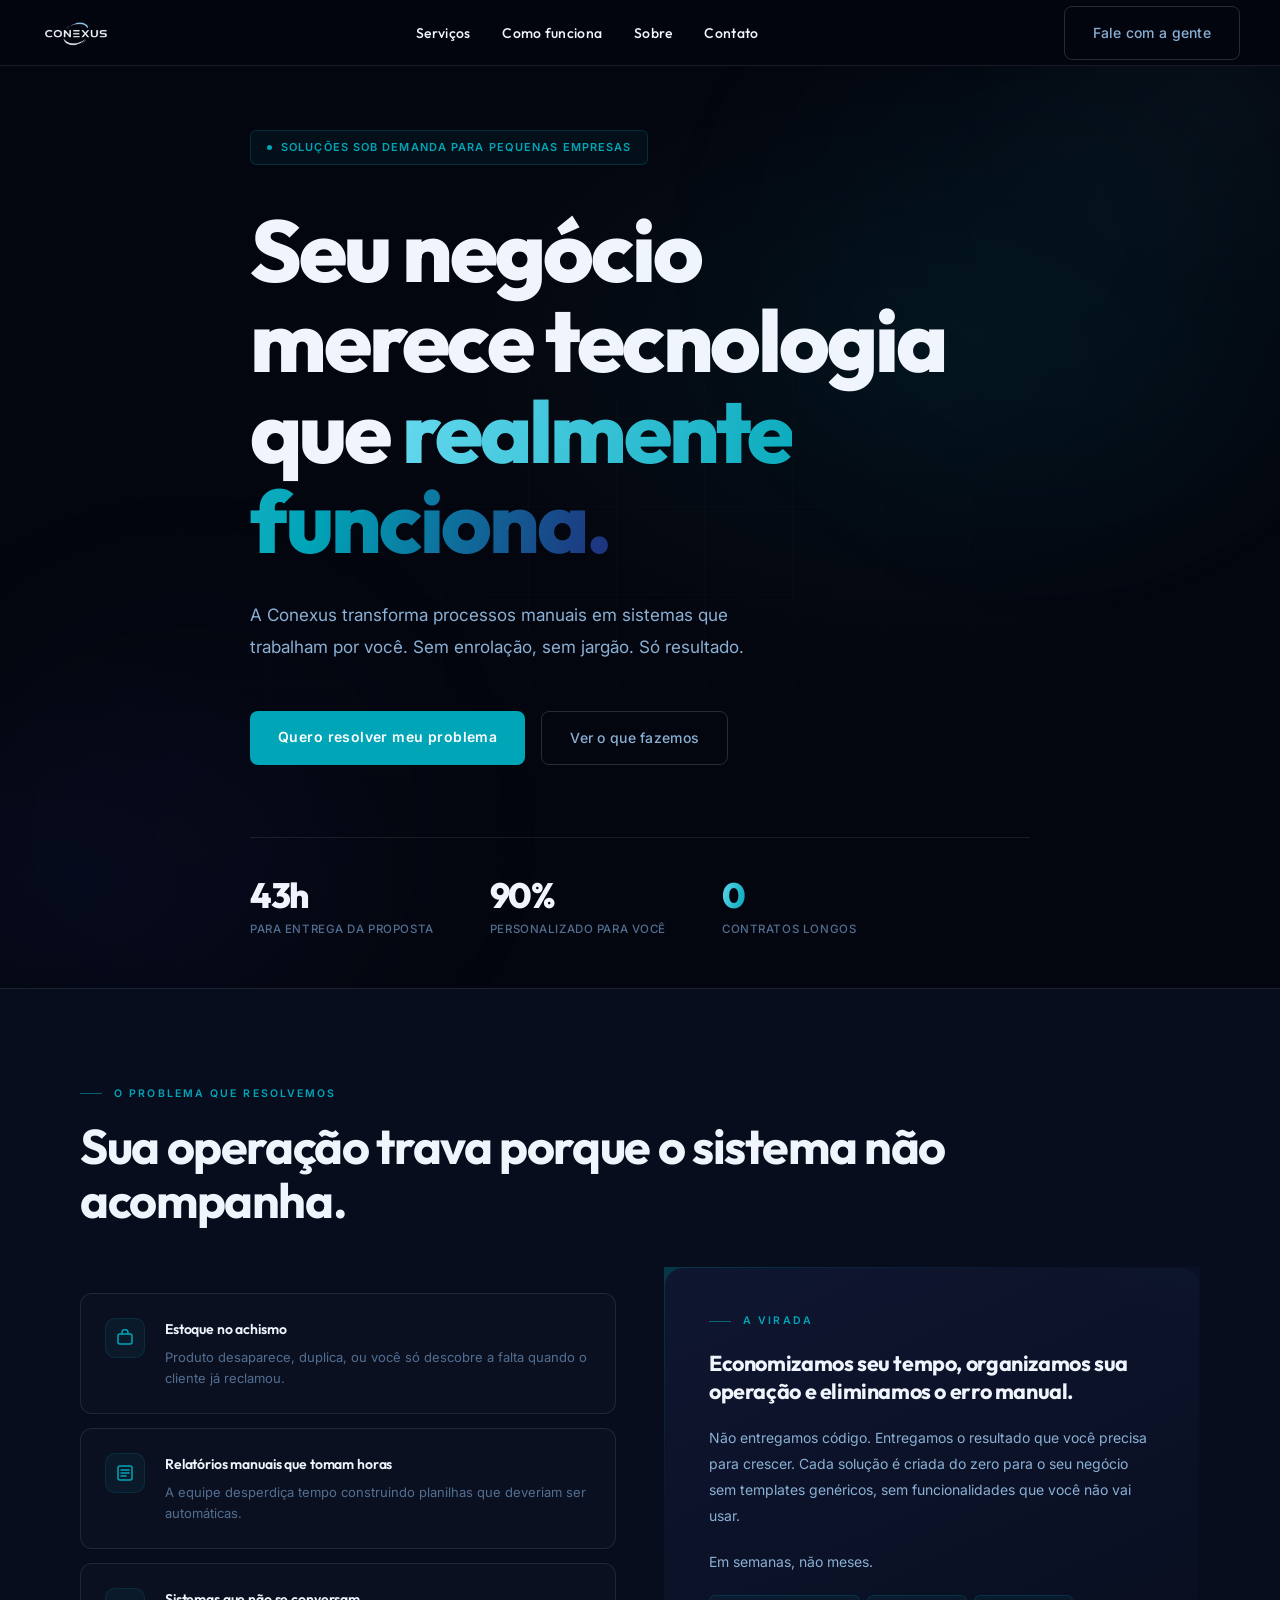
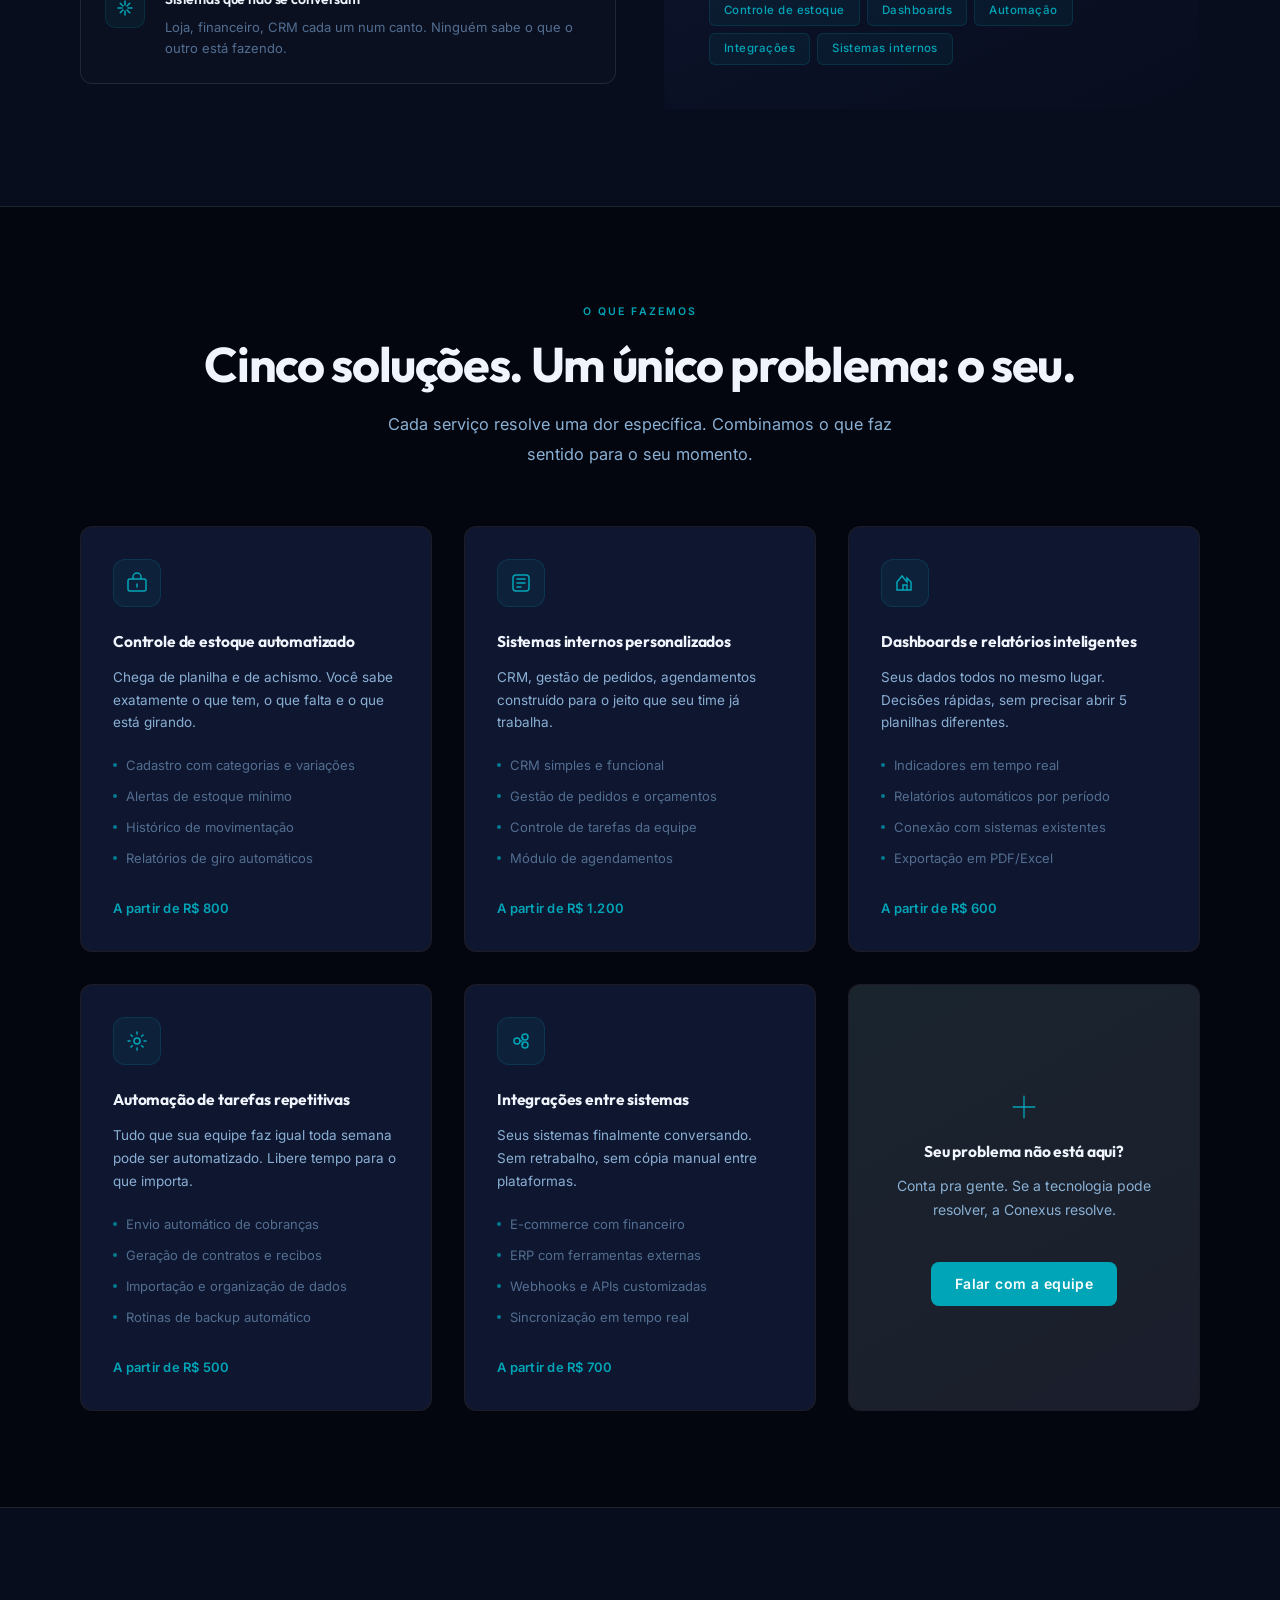
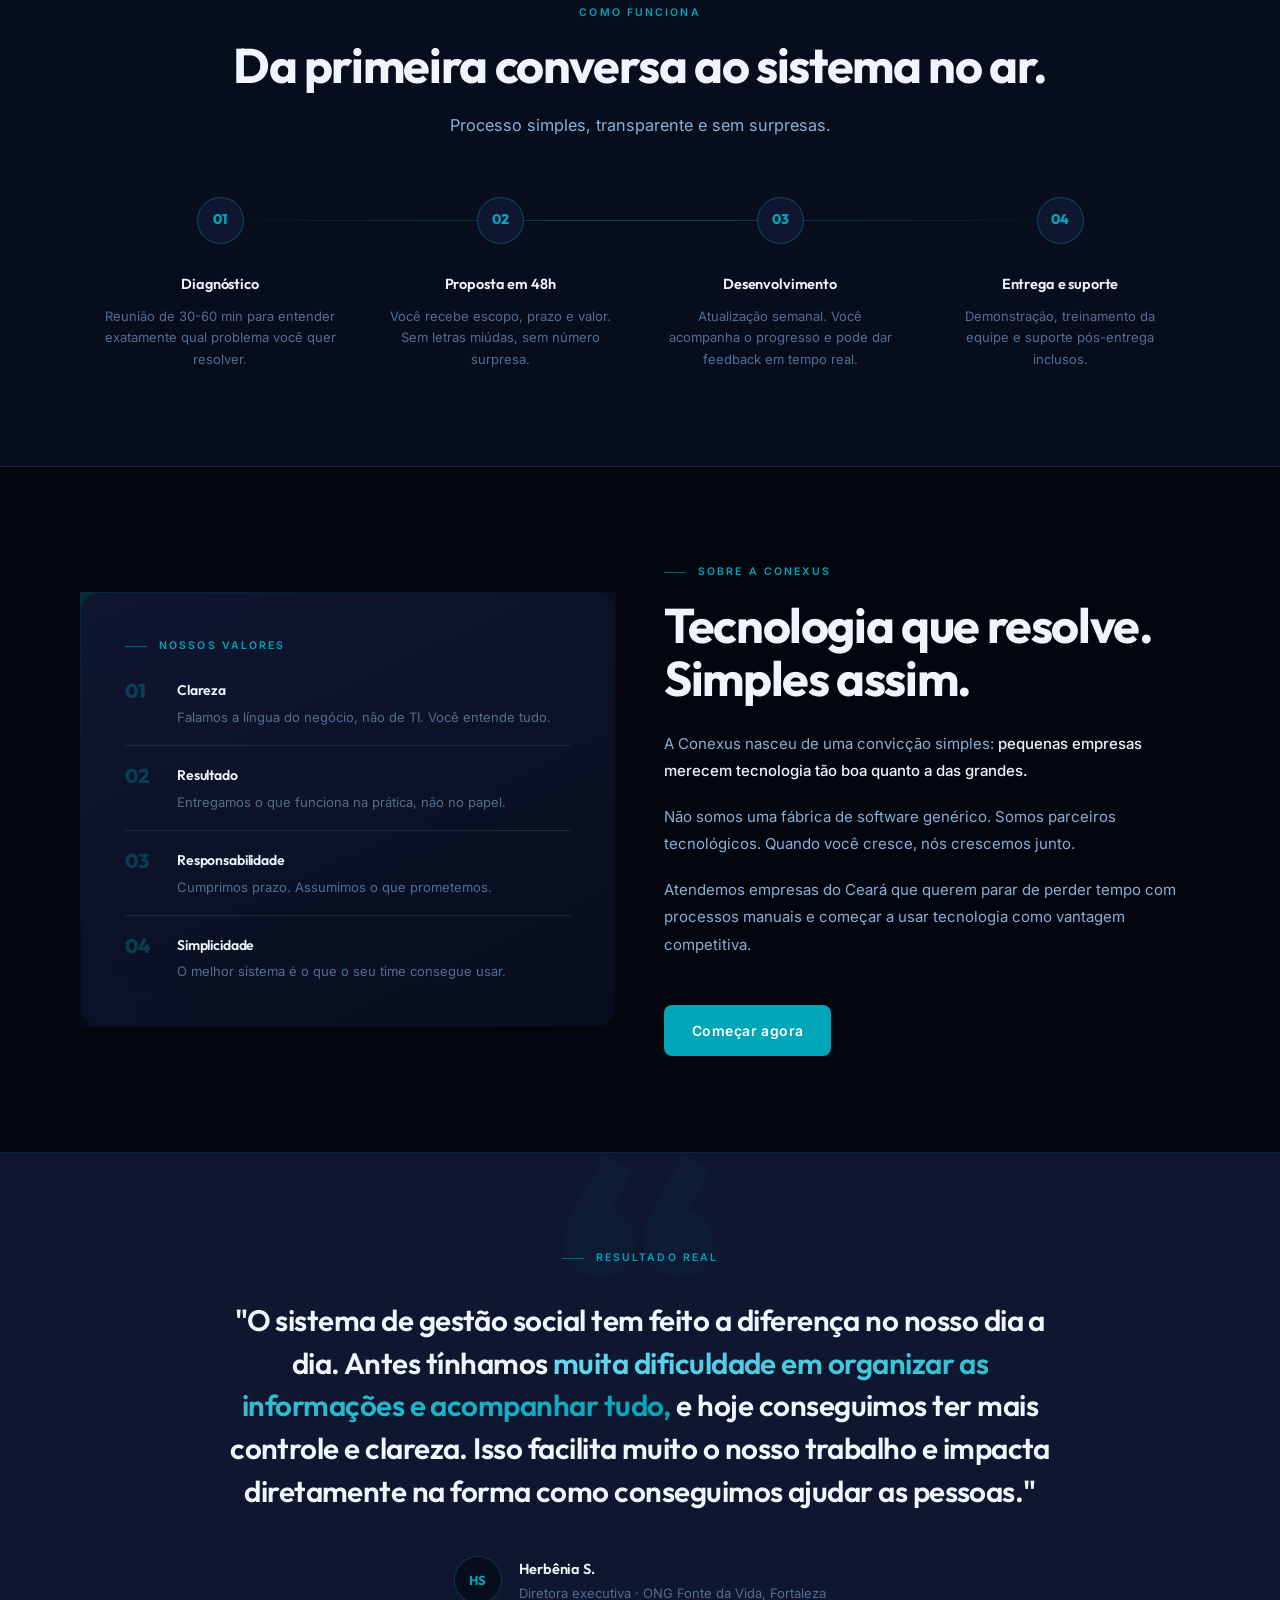
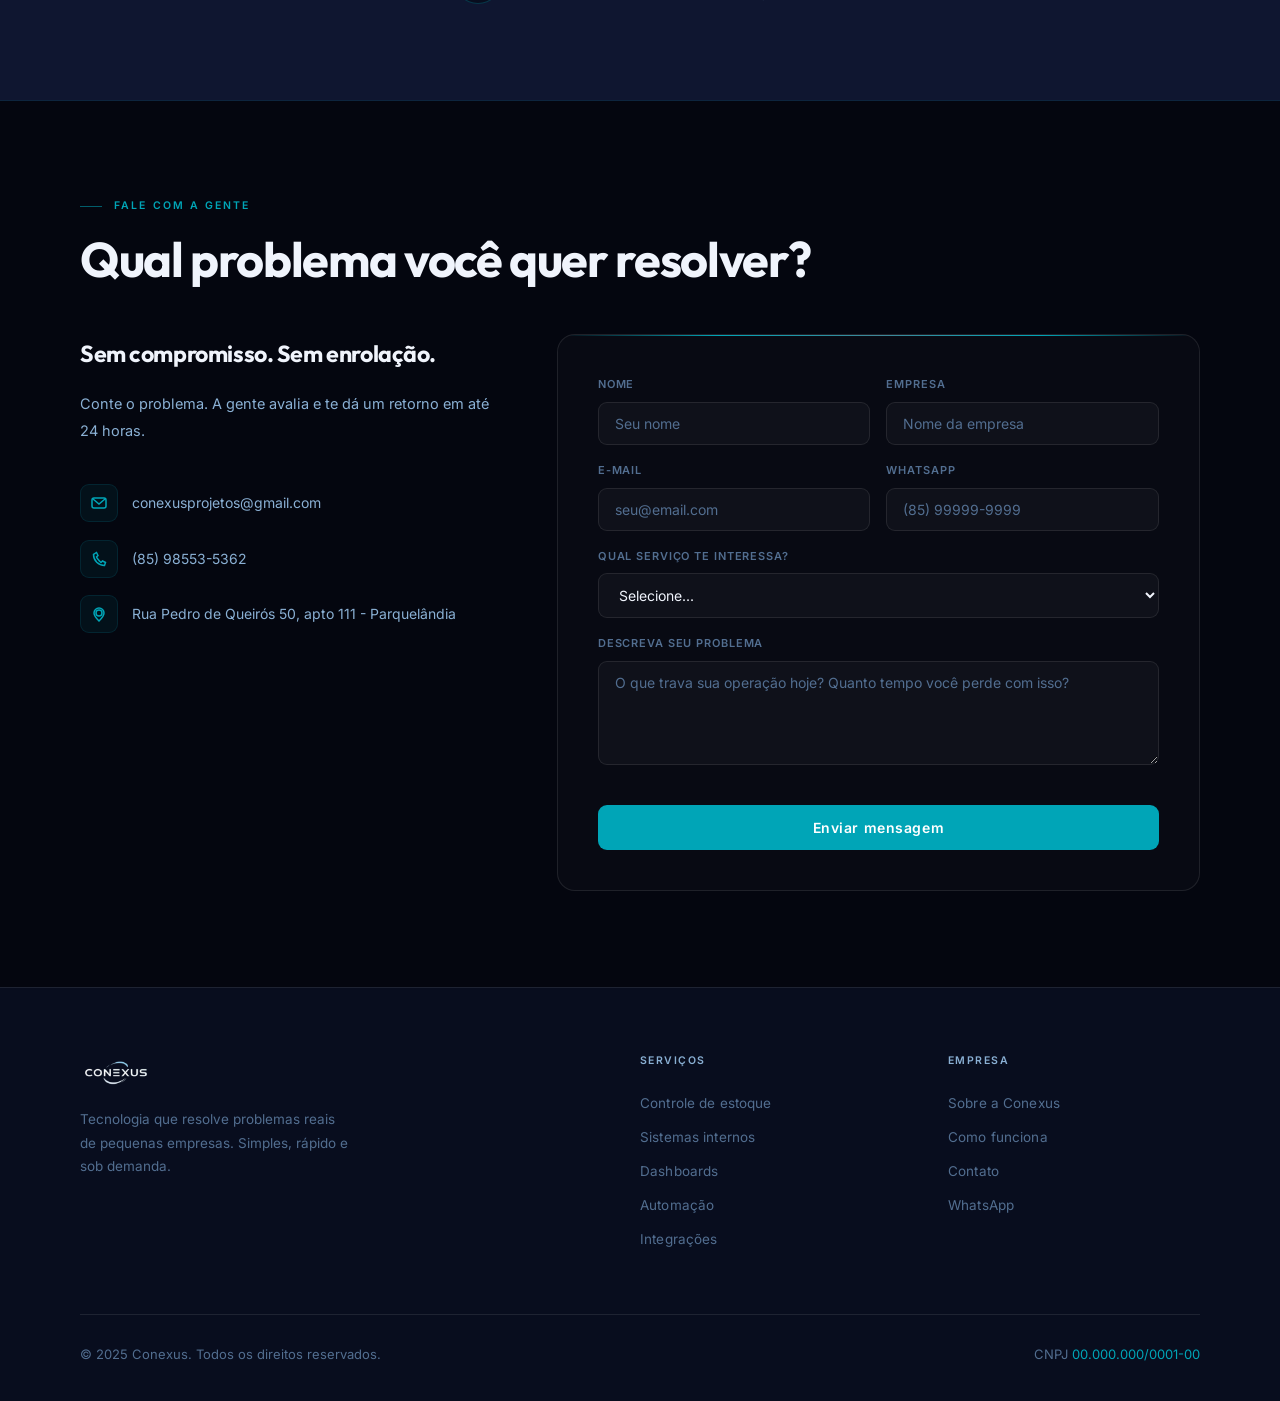
==== index.html @ c770008c "fix: renomeia para index.html" ====
<!DOCTYPE html>
<html lang="pt-BR">
<head>
<meta charset="UTF-8">
<meta name="viewport" content="width=device-width, initial-scale=1.0">
<title>Conexus Tecnologia que resolve</title>
<link rel="preconnect" href="https://fonts.googleapis.com">
<link rel="preconnect" href="https://fonts.gstatic.com" crossorigin>
<link href="https://fonts.googleapis.com/css2?family=Outfit:wght@300;400;500;600;700;800;900&family=Inter:wght@300;400;500;600&display=swap" rel="stylesheet">
<style>
*,*::before,*::after{box-sizing:border-box;margin:0;padding:0}
:root{
  --bblue:#1F307D;
  --bteal:#00A5B7;
  --bcyan:#66D9EF;
  --bg9:#04060f;
  --bg8:#080d1e;
  --bg7:#0f1630;
  --bg6:#162040;
  --tx1:#f0f4fc;
  --tx2:#8ab0d4;
  --tx3:#526e90;
  --bdr:rgba(255,255,255,.09);
  --bdr2:rgba(255,255,255,.15);
  --bdrt:rgba(0,165,183,.18);
  --bdrc:rgba(102,217,239,.2);
  --gutter:clamp(20px,5vw,40px);
  --max:1200px;
  --r:12px;--rl:18px;
  --fh:'Outfit',sans-serif;
  --fb:'Inter',sans-serif;
}
html{scroll-behavior:smooth}
body{font-family:var(--fb);background:var(--bg9);color:var(--tx1);font-size:16px;line-height:1.7;-webkit-font-smoothing:antialiased;overflow-x:hidden}
.container{max-width:var(--max);margin:0 auto;padding:0 var(--gutter)}

/* NAV */
nav{position:sticky;top:0;z-index:200;padding:0 var(--gutter)}
nav::before{content:'';position:absolute;inset:0;background:rgba(4,6,15,.92);backdrop-filter:blur(28px) saturate(200%);border-bottom:1px solid var(--bdr)}
.nav-inner{max-width:var(--max);margin:0 auto;display:flex;align-items:center;justify-content:space-between;height:66px;position:relative}
.nav-links{display:flex;gap:2rem;list-style:none;margin:0;padding:0}
.nav-links li{margin:0}
.nav-links a{font-family:var(--fh);font-size:14px;font-weight:500;color:var(--tx1);text-decoration:none;letter-spacing:.02em;transition:color .18s}
.nav-links a:hover{color:var(--bteal)}
.nav-cta{font-family:var(--fb);font-weight:500;font-size:14px;letter-spacing:.02em;background:transparent;color:var(--tx2);border:1px solid var(--bdr2);border-radius:8px;padding:14px 28px;cursor:pointer;text-decoration:none;transition:border-color .18s,color .18s,background .18s;white-space:nowrap;display:inline-block}
.nav-cta:hover{border-color:rgba(102,217,239,.28);color:var(--tx1);background:rgba(102,217,239,.04)}
.logo{font-family:var(--fh);font-weight:800;font-size:16px;letter-spacing:.14em;color:var(--tx1);text-decoration:none;display:flex;align-items:center;gap:0}
.logo-icon{width:30px;height:19px;flex-shrink:0}
.logo .hl{color:var(--bteal)}
.logo-image {
  display: block;
  height: 40px;
  width: auto;
  object-fit: contain;
}
.nav-toggle{display:none;width:42px;height:42px;border:1px solid rgba(255,255,255,.08);border-radius:12px;background:rgba(255,255,255,.04);color:var(--tx1);cursor:pointer;align-items:center;justify-content:center;transition:border-color .2s,background .2s}
.nav-toggle:hover{border-color:rgba(102,217,239,.22);background:rgba(255,255,255,.08)}
.nav-toggle span{position:relative;display:block;width:18px;height:2px;background:currentColor;border-radius:999px}
.nav-toggle span::before,.nav-toggle span::after{content:'';position:absolute;left:0;width:18px;height:2px;background:currentColor;border-radius:999px;transition:transform .2s ease}
.nav-toggle span::before{top:-6px}
.nav-toggle span::after{top:6px}
.nav-menu{position:fixed;top:0;right:0;bottom:0;left:0;background:rgba(4,6,15,.98);backdrop-filter:blur(18px);padding:6rem 1.5rem 2rem;display:none;flex-direction:column;gap:1.6rem;z-index:300;overflow-y:auto}
.nav-menu.open{display:flex}
.nav-menu a{font-family:var(--fh);font-size:1.05rem;font-weight:600;color:var(--tx1);text-decoration:none;letter-spacing:.04em;transition:color .18s}
.nav-menu a:hover{color:var(--bteal)}
.nav-menu .nav-cta{border-color:rgba(102,217,239,.25);padding:14px 18px;display:inline-flex;justify-content:center}
.nav-close{position:absolute;top:18px;right:18px;width:44px;height:44px;border:none;background:rgba(255,255,255,.06);color:var(--tx1);border-radius:12px;cursor:pointer;display:flex;align-items:center;justify-content:center;font-size:1.4rem;}
.nav-close:hover{background:rgba(255,255,255,.12)}

/* HERO */
#hero{min-height:96vh;display:flex;align-items:center;position:relative;overflow:hidden;padding:4rem 0 3rem}
.hero-mesh{position:absolute;inset:0;pointer-events:none;background:radial-gradient(ellipse 65% 55% at 72% 32%,rgba(0,165,183,.065) 0%,transparent 58%),radial-gradient(ellipse 50% 45% at 4% 88%,rgba(31,48,125,.09) 0%,transparent 55%),radial-gradient(ellipse 38% 38% at 95% 5%,rgba(102,217,239,.035) 0%,transparent 52%)}
.hero-grid{position:absolute;inset:0;pointer-events:none;background-image:linear-gradient(rgba(255,255,255,.016) 1px,transparent 1px),linear-gradient(90deg,rgba(255,255,255,.016) 1px,transparent 1px);background-size:88px 88px;mask-image:radial-gradient(ellipse 80% 80% at 50% 50%,black 10%,transparent 70%)}
.hero-orb1{position:absolute;top:-200px;right:-140px;width:700px;height:700px;border-radius:50%;background:radial-gradient(circle,rgba(0,165,183,.06) 0%,transparent 68%);filter:blur(72px);animation:orb1 12s ease-in-out infinite}
.hero-orb2{position:absolute;bottom:-160px;left:-120px;width:580px;height:580px;border-radius:50%;background:radial-gradient(circle,rgba(31,48,125,.08) 0%,transparent 68%);filter:blur(80px);animation:orb2 15s ease-in-out infinite}
@keyframes orb1{0%,100%{transform:translate(0,0)}50%{transform:translate(-22px,28px)}}
@keyframes orb2{0%,100%{transform:translate(0,0)}50%{transform:translate(20px,-22px)}}
.hero-content{position:relative;max-width:780px}
.hero-badge{display:inline-flex;align-items:center;gap:9px;background:rgba(0,165,183,.06);border:1px solid rgba(0,165,183,.2);border-radius:6px;padding:7px 16px;font-family:var(--fb);font-size:11px;font-weight:600;color:var(--bteal);letter-spacing:.1em;text-transform:uppercase;margin-bottom:2.5rem;animation:up .8s ease both}
.badge-dot{width:5px;height:5px;border-radius:50%;background:var(--bteal);animation:pulse 2.6s ease-in-out infinite}
@keyframes pulse{0%,100%{opacity:1;transform:scale(1)}50%{opacity:.3;transform:scale(.65)}}
.hero-title{font-family:var(--fh);font-size:clamp(2.9rem,6.8vw,5.5rem);font-weight:800;line-height:1.04;letter-spacing:-.035em;margin-bottom:2rem;animation:up .8s .09s ease both}
.hero-title .acc{background:linear-gradient(105deg,var(--bcyan) 0%,var(--bteal) 60%,var(--bblue) 100%);-webkit-background-clip:text;-webkit-text-fill-color:transparent;background-clip:text}
.hero-sub{font-family:var(--fb);font-size:1.07rem;font-weight:400;color:var(--tx2);max-width:500px;margin-bottom:3rem;line-height:1.88;animation:up .8s .18s ease both}
.hero-actions{display:flex;gap:1rem;flex-wrap:wrap;animation:up .8s .27s ease both}
.btn-p{font-family:var(--fb);font-weight:600;font-size:14px;letter-spacing:.03em;background:var(--bteal);color:#fff;border:none;border-radius:8px;padding:14px 28px;cursor:pointer;text-decoration:none;transition:opacity .18s,transform .18s;white-space:nowrap;display:inline-block}
.btn-p:hover{opacity:.85;transform:translateY(-1px)}
.btn-o{font-family:var(--fb);font-weight:500;font-size:14px;letter-spacing:.02em;background:transparent;color:var(--tx2);border:1px solid var(--bdr2);border-radius:8px;padding:14px 28px;cursor:pointer;text-decoration:none;transition:border-color .18s,color .18s,background .18s;white-space:nowrap;display:inline-block}
.btn-o:hover{border-color:rgba(102,217,239,.28);color:var(--tx1);background:rgba(102,217,239,.04)}
.hero-stats{display:flex;gap:3.5rem;margin-top:4.5rem;padding-top:2.5rem;border-top:1px solid var(--bdr);animation:up .8s .36s ease both}
.s-num{font-family:var(--fh);font-size:2.2rem;font-weight:800;line-height:1;letter-spacing:-.04em}
.s-num .acc{background:linear-gradient(105deg,var(--bcyan),var(--bteal));-webkit-background-clip:text;-webkit-text-fill-color:transparent;background-clip:text}
.s-lbl{font-family:var(--fb);font-size:11.5px;font-weight:500;color:var(--tx3);margin-top:7px;letter-spacing:.05em;text-transform:uppercase}

/* SECTIONS */
section{padding:6rem 0}
.s-label{font-family:var(--fb);font-size:10.5px;font-weight:600;letter-spacing:.2em;text-transform:uppercase;color:var(--bteal);margin-bottom:1.1rem;display:flex;align-items:center;gap:12px}
.s-label::before{content:'';width:22px;height:1px;background:var(--bteal);opacity:.55;flex-shrink:0}
.s-title{font-family:var(--fh);font-size:clamp(1.95rem,3.8vw,3.1rem);font-weight:700;line-height:1.1;letter-spacing:-.028em;margin-bottom:1.1rem}
.s-sub{font-family:var(--fb);font-size:1.02rem;font-weight:400;color:var(--tx2);max-width:540px;line-height:1.85}

/* PROBLEMA */
#problema{background:var(--bg8);border-top:1px solid var(--bdr);border-bottom:1px solid var(--bdr)}
.prob-grid{display:grid;grid-template-columns:1fr 1fr;gap:3rem;align-items:center;margin-top:2.5rem}
.prob-list{display:flex;flex-direction:column;gap:.875rem}
.prob-item{display:flex;gap:1.25rem;align-items:flex-start;padding:1.5rem;background:rgba(255,255,255,.016);border:1px solid var(--bdr);border-radius:var(--r);transition:border-color .22s,background .22s,transform .22s}
.prob-item:hover{border-color:rgba(0,165,183,.22);background:rgba(0,165,183,.025);transform:translateX(5px)}
.prob-ico{width:40px;height:40px;flex-shrink:0;border-radius:10px;background:rgba(0,165,183,.07);border:1px solid rgba(0,165,183,.14);display:flex;align-items:center;justify-content:center}
.prob-txt h4{font-family:var(--fh);font-size:14px;font-weight:600;letter-spacing:-.01em;margin-bottom:5px}
.prob-txt p{font-family:var(--fb);font-size:13px;color:var(--tx3);line-height:1.62}
.sol-wrap{padding:1px;border-radius:calc(var(--rl)+1px);background:linear-gradient(145deg,rgba(0,165,183,.28),rgba(31,48,125,.12),transparent 68%)}
.sol-box{background:linear-gradient(155deg,var(--bg7) 0%,var(--bg8) 100%);border-radius:var(--rl);padding:2.75rem;position:relative;overflow:hidden}
.sol-box::after{content:'';position:absolute;top:-55%;right:-28%;width:300px;height:300px;border-radius:50%;pointer-events:none;background:radial-gradient(circle,rgba(0,165,183,.045) 0%,transparent 70%)}
.sol-title{font-family:var(--fh);font-size:1.35rem;font-weight:700;line-height:1.28;letter-spacing:-.018em;margin-bottom:1.25rem}
.sol-p{font-family:var(--fb);font-size:14px;color:var(--tx2);line-height:1.85;margin-bottom:1.25rem}
.sol-tags{display:flex;flex-wrap:wrap;gap:7px}
.sol-tag{background:rgba(0,165,183,.07);color:var(--bteal);border:1px solid rgba(0,165,183,.16);border-radius:6px;padding:5px 14px;font-family:var(--fb);font-size:11.5px;font-weight:500;letter-spacing:.04em}

/* SERVIÇOS */
#servicos{position:relative}
.srv-head{text-align:center;margin-bottom:3.5rem}
.srv-head .s-label{justify-content:center}
.srv-head .s-label::before{display:none}
.srv-head .s-sub{margin:0 auto}
.srv-grid{display:grid;grid-template-columns:repeat(3,1fr);gap:2rem}
.srv-card{padding:1px;border-radius:12px;background:var(--bdr);transition:background .28s}
.srv-card:hover{background:linear-gradient(145deg,rgba(0,165,183,.28),rgba(31,48,125,.14),rgba(102,217,239,.06))}
.srv-inner{background:var(--bg7);border-radius:12px;padding:2rem;height:100%;position:relative;overflow:hidden;transition:background .28s}
.srv-card:hover .srv-inner{background:linear-gradient(155deg,rgba(0,165,183,.04) 0%,var(--bg7) 50%)}
.srv-inner::before{content:'';position:absolute;top:0;left:-100%;width:50%;height:100%;background:linear-gradient(90deg,transparent,rgba(255,255,255,.025),transparent);transition:left .55s}
.srv-card:hover .srv-inner::before{left:160%}
.srv-ico{width:48px;height:48px;border-radius:12px;margin-bottom:1.5rem;background:rgba(0,165,183,.08);border:1px solid rgba(0,165,183,.16);display:flex;align-items:center;justify-content:center;transition:border-color .22s}
.srv-card:hover .srv-ico{border-color:rgba(0,165,183,.35)}
.srv-inner h3{font-family:var(--fh);font-size:.97rem;font-weight:700;line-height:1.35;letter-spacing:-.01em;margin-bottom:.875rem}
.srv-inner p{font-family:var(--fb);font-size:13.5px;color:var(--tx2);line-height:1.7;margin-bottom:1.25rem}
.srv-feats{list-style:none;display:flex;flex-direction:column;gap:.55rem;margin-bottom:1.75rem}
.srv-feats li{font-family:var(--fb);font-size:13px;color:var(--tx3);display:flex;align-items:center;gap:9px}
.srv-feats li::before{content:'';width:4px;height:4px;border-radius:50%;flex-shrink:0;background:var(--bteal);opacity:.7}
.srv-price{font-family:var(--fb);font-size:13px;font-weight:600;color:var(--bteal);letter-spacing:.02em}
.srv-cta .srv-inner{background:linear-gradient(150deg,rgba(0,165,183,.06),rgba(31,48,125,.08));display:flex;flex-direction:column;align-items:center;justify-content:center;text-align:center;min-height:300px}

/* PROCESSO */
#processo{background:var(--bg8);border-top:1px solid var(--bdr);border-bottom:1px solid var(--bdr)}
.proc-head{text-align:center;margin-bottom:3.5rem}
.proc-head .s-label{justify-content:center}
.proc-head .s-label::before{display:none}
.proc-steps{display:grid;grid-template-columns:repeat(4,1fr);position:relative}
.proc-steps::before{content:'';position:absolute;top:23px;left:12.5%;right:12.5%;height:1px;background:linear-gradient(90deg,transparent,rgba(0,165,183,.25),rgba(0,165,183,.35),rgba(0,165,183,.25),transparent)}
.passo{display:flex;flex-direction:column;align-items:center;text-align:center;padding:0 1.5rem}
.passo-n{width:47px;height:47px;border-radius:50%;background:var(--bg7);border:1px solid rgba(0,165,183,.35);display:flex;align-items:center;justify-content:center;font-family:var(--fh);font-weight:800;font-size:14px;color:var(--bteal);margin-bottom:1.75rem;position:relative;z-index:1}
.passo h4{font-family:var(--fh);font-size:14.5px;font-weight:600;letter-spacing:-.01em;margin-bottom:.6rem}
.passo p{font-family:var(--fb);font-size:13px;color:var(--tx3);line-height:1.65}

/* SOBRE */
.sobre-grid{display:grid;grid-template-columns:1fr 1fr;gap:3rem;align-items:center}
.sobre-wrap{padding:1px;border-radius:calc(var(--rl)+1px);background:linear-gradient(148deg,rgba(0,165,183,.25),rgba(31,48,125,.1),transparent)}
.sobre-box{background:linear-gradient(155deg,var(--bg7) 0%,var(--bg8) 100%);border-radius:var(--rl);padding:2.75rem;position:relative;overflow:hidden}
.sobre-box::after{content:'';position:absolute;bottom:-45%;left:-18%;width:260px;height:260px;border-radius:50%;pointer-events:none;background:radial-gradient(circle,rgba(31,48,125,.08) 0%,transparent 70%)}
.vals{display:flex;flex-direction:column;gap:1.1rem}
.val-row{display:flex;gap:1.25rem;align-items:flex-start;padding-bottom:1.1rem;border-bottom:1px solid var(--bdr)}
.val-row:last-child{border-bottom:none;padding-bottom:0}
.val-n{font-family:var(--fh);font-size:1.25rem;font-weight:800;color:var(--bteal);opacity:.3;min-width:32px;line-height:1.15}
.val-row h4{font-family:var(--fh);font-size:14px;font-weight:600;letter-spacing:-.01em;margin-bottom:4px}
.val-row p{font-family:var(--fb);font-size:13px;color:var(--tx3);line-height:1.6}
.sobre-txt .s-title{margin-bottom:1.5rem}
.sobre-txt p{font-family:var(--fb);font-size:15px;color:var(--tx2);line-height:1.85;margin-bottom:1.1rem}
.sobre-txt strong{color:var(--tx1);font-weight:500}

/* DEPOIMENTO */
#depo{background:var(--bg7);border-top:1px solid rgba(0,165,183,.1);border-bottom:1px solid rgba(0,165,183,.1);position:relative;overflow:hidden}
#depo::before{content:'\201C';position:absolute;top:-.12em;left:50%;transform:translateX(-50%);font-family:var(--fh);font-size:20rem;font-weight:900;line-height:1;color:rgba(0,165,183,.035);pointer-events:none;user-select:none}
.depo-in{max-width:820px;margin:0 auto;text-align:center;position:relative}
.depo-q{font-family:var(--fh);font-size:clamp(1.3rem,2.5vw,1.85rem);font-weight:600;line-height:1.44;letter-spacing:-.018em;color:var(--tx1);margin-bottom:2.75rem}
.depo-q span{background:linear-gradient(105deg,var(--bcyan),var(--bteal));-webkit-background-clip:text;-webkit-text-fill-color:transparent;background-clip:text}
.depo-author{display:flex;align-items:center;justify-content:center;gap:1.1rem}
.depo-av{width:48px;height:48px;border-radius:50%;background:var(--bg8);border:1px solid rgba(0,165,183,.28);display:flex;align-items:center;justify-content:center;font-family:var(--fh);font-weight:700;font-size:13px;color:var(--bteal)}
.depo-name{font-family:var(--fh);font-weight:600;font-size:14.5px;text-align:left;letter-spacing:-.01em}
.depo-role{font-family:var(--fb);font-size:13px;color:var(--tx3);text-align:left}

/* CONTATO */
.ct-grid{display:grid;grid-template-columns:1fr 1.5fr;gap:3rem;align-items:start;margin-top:3rem}
.ct-info h3{font-family:var(--fh);font-size:1.45rem;font-weight:700;margin-bottom:1.1rem;letter-spacing:-.018em}
.ct-info p{font-family:var(--fb);font-size:14.5px;color:var(--tx2);line-height:1.82;margin-bottom:2.5rem}
.ct-item{display:flex;gap:.875rem;align-items:center;margin-bottom:1.1rem;font-family:var(--fb);font-size:14px;color:var(--tx2)}
.ct-ico{width:38px;height:38px;border-radius:9px;flex-shrink:0;background:rgba(0,165,183,.07);border:1px solid rgba(0,165,183,.14);display:flex;align-items:center;justify-content:center}
.form-box{background:rgba(255,255,255,.018);border:1px solid var(--bdr);border-radius:var(--rl);padding:2.5rem;position:relative;overflow:hidden}
.form-box::before{content:'';position:absolute;top:0;left:0;right:0;height:1px;background:linear-gradient(90deg,transparent,var(--bteal),rgba(102,217,239,.6),var(--bteal),transparent)}
.f-row{display:grid;grid-template-columns:1fr 1fr;gap:1rem;margin-bottom:1rem}
.f-grp{margin-bottom:1rem}
label{display:block;font-family:var(--fb);font-size:11px;font-weight:600;color:var(--tx3);margin-bottom:8px;letter-spacing:.08em;text-transform:uppercase}
input,select,textarea{width:100%;background:rgba(255,255,255,.032);border:1px solid var(--bdr);border-radius:9px;padding:12px 16px;font-family:var(--fb);font-size:14px;color:var(--tx1);outline:none;transition:border-color .18s,background .18s}
input:focus,select:focus,textarea:focus{border-color:rgba(0,165,183,.38);background:rgba(0,165,183,.04)}
input::placeholder,textarea::placeholder{color:var(--tx3)}
textarea{resize:vertical;min-height:104px}
select option{background:#0c1228}
.f-submit{width:100%;background:var(--bteal);color:#fff;border:none;border-radius:9px;padding:14px;font-family:var(--fb);font-weight:600;font-size:14px;letter-spacing:.04em;cursor:pointer;margin-top:1rem;transition:opacity .18s,transform .18s}
.f-submit:hover{opacity:.85;transform:translateY(-1px)}

/* FOOTER */
footer{background:var(--bg8);border-top:1px solid var(--bdr);padding:4rem 0 2.25rem}
.ft-grid{display:grid;grid-template-columns:2fr 1fr 1fr;gap:3.5rem;margin-bottom:3.25rem}
.ft-brand p{font-family:var(--fb);font-size:13.5px;color:var(--tx3);margin-top:1rem;max-width:270px;line-height:1.75}
.ft-col h4{font-family:var(--fb);font-size:10.5px;font-weight:600;color:var(--tx2);margin-bottom:1.35rem;text-transform:uppercase;letter-spacing:.14em}
.ft-col a{display:block;font-family:var(--fb);font-size:13.5px;color:var(--tx3);text-decoration:none;margin-bottom:.7rem;transition:color .18s;letter-spacing:.01em}
.ft-col a:hover{color:var(--bcyan)}
.ft-bottom{border-top:1px solid var(--bdr);padding-top:1.75rem;display:flex;justify-content:space-between;align-items:center}
.ft-bottom p{font-family:var(--fb);font-size:13px;color:var(--tx3)}
.ft-bottom span{color:var(--bteal)}

/* ANIMATIONS */
@keyframes up{from{opacity:0;transform:translateY(28px)}to{opacity:1;transform:translateY(0)}}
@keyframes slideUp{from{opacity:0;transform:translateY(48px)}to{opacity:1;transform:translateY(0)}}
@keyframes float{0%,100%{transform:translateY(0px)}50%{transform:translateY(-12px)}}
@keyframes glow{0%,100%{box-shadow:0 0 20px rgba(0,165,183,0),0 0 40px rgba(0,165,183,0)}50%{box-shadow:0 0 20px rgba(0,165,183,.3),0 0 40px rgba(0,165,183,.1)}}
@keyframes shimmer{0%{background-position:0% 50%}50%{background-position:100% 50%}100%{background-position:0% 50%}}
.reveal{opacity:0;transform:translateY(48px);transition:opacity .8s cubic-bezier(.22,1,.36,1),transform .8s cubic-bezier(.22,1,.36,1)}
.reveal.vis{opacity:1;transform:translateY(0)}
.hero-badge{animation:float 3.5s ease-in-out infinite!important}
.srv-card{transition:all .35s cubic-bezier(.22,1,.36,1)}
.srv-card:hover{transform:translateY(-6px);box-shadow:0 20px 60px rgba(0,165,183,.15)}
.prob-item{transition:all .35s cubic-bezier(.22,1,.36,1)}
.prob-item:hover{box-shadow:0 12px 40px rgba(0,165,183,.12)}
.sobre-wrap,
.sol-wrap{transition:all .4s cubic-bezier(.22,1,.36,1)}
.sobre-wrap:hover,
.sol-wrap:hover{box-shadow:0 20px 60px rgba(0,165,183,.15)}
.srv-card{perspective:1200px}
.srv-card:hover .srv-inner{transform:rotateX(2deg) rotateY(2deg)}
.srv-inner{transition:transform .4s cubic-bezier(.22,1,.36,1)}
.srv-grid .srv-card:nth-child(1){transition-delay:.00s}.srv-grid .srv-card:nth-child(2){transition-delay:.08s}.srv-grid .srv-card:nth-child(3){transition-delay:.16s}.srv-grid .srv-card:nth-child(4){transition-delay:.08s}.srv-grid .srv-card:nth-child(5){transition-delay:.16s}.srv-grid .srv-card:nth-child(6){transition-delay:.24s}
.proc-steps .passo:nth-child(1){transition-delay:.00s}.proc-steps .passo:nth-child(2){transition-delay:.11s}.proc-steps .passo:nth-child(3){transition-delay:.22s}.proc-steps .proc-steps .passo:nth-child(4){transition-delay:.33s}
.s-num{animation:none;position:relative}
.s-num.animate{animation:none}
.hero-orb1,
.hero-orb2{will-change:transform}

/* MODAL */
.modal-overlay{position:fixed;inset:0;background:rgba(4,6,15,.9);display:none;align-items:center;justify-content:center;z-index:9999;padding:1.5rem;opacity:0;transition:opacity .3s ease}
.modal-overlay.open{display:flex;opacity:1}
.modal{background:var(--bg8);border:1px solid var(--bdr);border-radius:16px;max-width:420px;width:100%;padding:2.5rem;text-align:center;position:relative;transform:scale(.95);transition:transform .3s ease}
.modal-overlay.open .modal{transform:scale(1)}
.modal-close{position:absolute;top:16px;right:16px;border:none;background:transparent;color:var(--tx3);font-size:1.4rem;cursor:pointer;line-height:1;width:32px;height:32px;border-radius:50%;display:flex;align-items:center;justify-content:center;transition:color .2s}
.modal-close:hover{color:var(--tx1)}
.modal h3{margin-bottom:1rem;font-family:var(--fh);font-size:1.4rem;font-weight:600;letter-spacing:-.02em;color:var(--tx1)}
.modal p{color:var(--tx2);line-height:1.6;margin-bottom:2rem;font-size:14px}
.modal .btn-p{min-width:100%;padding:14px 0;margin-bottom:.8rem;border-radius:10px;font-size:14px;font-weight:600}
.modal .btn-secondary{display:inline-block;color:var(--tx3);text-decoration:none;opacity:.7;background:transparent;border:none;cursor:pointer;font-family:var(--fb);font-size:13px;font-weight:500;padding:6px 12px;border-radius:6px;transition:opacity .2s}
.modal .btn-secondary:hover{opacity:1}

/* RESPONSIVE */
@media(max-width:960px){.srv-grid{grid-template-columns:1fr 1fr}.proc-steps{grid-template-columns:1fr 1fr;gap:2.5rem}.proc-steps::before{display:none}.sobre-grid,.prob-grid,.ct-grid{grid-template-columns:1fr}.ft-grid{grid-template-columns:1fr 1fr}.f-row{grid-template-columns:1fr}.srv-card:hover{transform:translateY(-3px)}}
@media(max-width:960px){.nav-links{gap:1.5rem}.nav-cta{padding:8px 16px;font-size:11px}.srv-grid{grid-template-columns:1fr 1fr}.proc-steps{grid-template-columns:1fr 1fr;gap:2.5rem}.proc-steps::before{display:none}.sobre-grid,.prob-grid,.ct-grid{grid-template-columns:1fr}.ft-grid{grid-template-columns:1fr 1fr}.f-row{grid-template-columns:1fr}.srv-card:hover{transform:translateY(-3px)}}
@media(max-width:600px){.nav-links{display:none}.nav-toggle{display:flex}.nav-inner{gap:1rem}.nav-cta{display:none}.nav-menu{padding:5.5rem 1.5rem 2rem}.nav-menu.open{display:flex}.hero-stats{flex-direction:column;gap:1.75rem}.srv-grid{grid-template-columns:1fr}.ft-grid{grid-template-columns:1fr}.srv-card:hover{transform:none}}
</style>
</head>
<body>

<nav>
  <div class="nav-inner">
        <a href="#hero" class="logo">
      <img src="assets/logo.png" alt="CONEXUS" class="logo-image">
    </a>
    <ul class="nav-links">
      <li><a href="#servicos">Serviços</a></li>
      <li><a href="#processo">Como funciona</a></li>
      <li><a href="#sobre">Sobre</a></li>
      <li><a href="#contato">Contato</a></li>
    </ul>
    <button class="nav-toggle" id="navToggle" aria-label="Abrir menu"><span></span></button>
    <a href="#contato" class="nav-cta">Fale com a gente</a>
  </div>
  <div class="nav-menu" id="navMenu" aria-hidden="true">
    <button class="nav-close" id="navClose" aria-label="Fechar menu">×</button>
    <a href="#servicos">Serviços</a>
    <a href="#processo">Como funciona</a>
    <a href="#sobre">Sobre</a>
    <a href="#contato">Contato</a>
    <a href="#contato" class="nav-cta">Fale com a gente</a>
  </div>
</nav>

<section id="hero">
  <div class="hero-mesh"></div><div class="hero-grid"></div>
  <div class="hero-orb1"></div><div class="hero-orb2"></div>
  <div class="container">
    <div class="hero-content">
      <div class="hero-badge"><span class="badge-dot"></span>Soluções sob demanda para pequenas empresas</div>
      <h1 class="hero-title">Seu negócio<br>merece tecnologia<br>que <span class="acc">realmente funciona.</span></h1>
      <p class="hero-sub">A Conexus transforma processos manuais em sistemas que trabalham por você. Sem enrolação, sem jargão. Só resultado.</p>
      <div class="hero-actions">
        <a href="#contato" class="btn-p">Quero resolver meu problema</a>
        <a href="#servicos" class="btn-o">Ver o que fazemos</a>
      </div>
      <div class="hero-stats">
        <div><div class="s-num"><span class="acc">48h</span></div><div class="s-lbl">Para entrega da proposta</div></div>
        <div><div class="s-num">100%</div><div class="s-lbl">Personalizado para você</div></div>
        <div><div class="s-num"><span class="acc">0</span></div><div class="s-lbl">Contratos longos</div></div>
      </div>
    </div>
  </div>
</section>

<section id="problema">
  <div class="container">
    <div class="s-label">O problema que resolvemos</div>
    <h2 class="s-title">Sua operação trava porque o sistema não acompanha.</h2>
    <div class="prob-grid">
      <div class="prob-list">
        <div class="prob-item reveal"><div class="prob-ico"><svg width="18" height="18" viewBox="0 0 18 18" fill="none" stroke="#00A5B7" stroke-width="1.5" stroke-linecap="round"><rect x="2" y="5" width="14" height="10" rx="2"/><path d="M6 5V3.5a3 3 0 0 1 6 0V5"/></svg></div><div class="prob-txt"><h4>Estoque no achismo</h4><p>Produto desaparece, duplica, ou você só descobre a falta quando o cliente já reclamou.</p></div></div>
        <div class="prob-item reveal"><div class="prob-ico"><svg width="18" height="18" viewBox="0 0 18 18" fill="none" stroke="#00A5B7" stroke-width="1.5" stroke-linecap="round"><rect x="2" y="2" width="14" height="14" rx="2"/><path d="M5 9h8M5 6h8M5 12h5"/></svg></div><div class="prob-txt"><h4>Relatórios manuais que tomam horas</h4><p>A equipe desperdiça tempo construindo planilhas que deveriam ser automáticas.</p></div></div>
        <div class="prob-item reveal"><div class="prob-ico"><svg width="18" height="18" viewBox="0 0 18 18" fill="none" stroke="#00A5B7" stroke-width="1.5" stroke-linecap="round"><path d="M9 2v4M9 12v4M2 9h4M12 9h4M4.22 4.22l2.83 2.83M10.95 10.95l2.83 2.83M4.22 13.78l2.83-2.83M10.95 7.05l2.83-2.83"/></svg></div><div class="prob-txt"><h4>Sistemas que não se conversam</h4><p>Loja, financeiro, CRM cada um num canto. Ninguém sabe o que o outro está fazendo.</p></div></div>
      </div>
      <div class="sol-wrap reveal"><div class="sol-box">
        <p class="s-label" style="margin-bottom:1.25rem;">A virada</p>
        <h3 class="sol-title">Economizamos seu tempo, organizamos sua operação e eliminamos o erro manual.</h3>
        <p class="sol-p">Não entregamos código. Entregamos o resultado que você precisa para crescer. Cada solução é criada do zero para o seu negócio sem templates genéricos, sem funcionalidades que você não vai usar.</p>
        <p class="sol-p">Em semanas, não meses.</p>
        <div class="sol-tags"><span class="sol-tag">Controle de estoque</span><span class="sol-tag">Dashboards</span><span class="sol-tag">Automação</span><span class="sol-tag">Integrações</span><span class="sol-tag">Sistemas internos</span></div>
      </div></div>
    </div>
  </div>
</section>

<section id="servicos">
  <div class="container">
    <div class="srv-head reveal"><div class="s-label">O que fazemos</div><h2 class="s-title">Cinco soluções. Um único problema: o seu.</h2><p class="s-sub">Cada serviço resolve uma dor específica. Combinamos o que faz sentido para o seu momento.</p></div>
    <div class="srv-grid">
      <div class="srv-card reveal"><div class="srv-inner"><div class="srv-ico"><svg width="22" height="22" viewBox="0 0 22 22" fill="none" stroke="#00A5B7" stroke-width="1.5" stroke-linecap="round"><rect x="2" y="7" width="18" height="12" rx="2"/><path d="M7 7V5a4 4 0 0 1 8 0v2"/><path d="M11 12v3"/></svg></div><h3>Controle de estoque automatizado</h3><p>Chega de planilha e de achismo. Você sabe exatamente o que tem, o que falta e o que está girando.</p><ul class="srv-feats"><li>Cadastro com categorias e variações</li><li>Alertas de estoque mínimo</li><li>Histórico de movimentação</li><li>Relatórios de giro automáticos</li></ul><div class="srv-price">A partir de R$ 800</div></div></div>
      <div class="srv-card reveal"><div class="srv-inner"><div class="srv-ico"><svg width="22" height="22" viewBox="0 0 22 22" fill="none" stroke="#00A5B7" stroke-width="1.5" stroke-linecap="round"><rect x="3" y="3" width="16" height="16" rx="3"/><path d="M7 11h8M7 7h8M7 15h4"/></svg></div><h3>Sistemas internos personalizados</h3><p>CRM, gestão de pedidos, agendamentos construído para o jeito que seu time já trabalha.</p><ul class="srv-feats"><li>CRM simples e funcional</li><li>Gestão de pedidos e orçamentos</li><li>Controle de tarefas da equipe</li><li>Módulo de agendamentos</li></ul><div class="srv-price">A partir de R$ 1.200</div></div></div>
      <div class="srv-card reveal"><div class="srv-inner"><div class="srv-ico"><svg width="22" height="22" viewBox="0 0 22 22" fill="none" stroke="#00A5B7" stroke-width="1.5" stroke-linecap="round"><path d="M3 18V10l5-6 5 6V6l4 4v8H3z"/><path d="M9 18v-5h4v5"/></svg></div><h3>Dashboards e relatórios inteligentes</h3><p>Seus dados todos no mesmo lugar. Decisões rápidas, sem precisar abrir 5 planilhas diferentes.</p><ul class="srv-feats"><li>Indicadores em tempo real</li><li>Relatórios automáticos por período</li><li>Conexão com sistemas existentes</li><li>Exportação em PDF/Excel</li></ul><div class="srv-price">A partir de R$ 600</div></div></div>
      <div class="srv-card reveal"><div class="srv-inner"><div class="srv-ico"><svg width="22" height="22" viewBox="0 0 22 22" fill="none" stroke="#00A5B7" stroke-width="1.5" stroke-linecap="round"><circle cx="11" cy="11" r="3"/><path d="M11 4V2M11 20v-2M4 11H2M20 11h-2M6.34 6.34 4.93 4.93M17.07 17.07l-1.41-1.41M6.34 15.66l-1.41 1.41M17.07 4.93l-1.41 1.41"/></svg></div><h3>Automação de tarefas repetitivas</h3><p>Tudo que sua equipe faz igual toda semana pode ser automatizado. Libere tempo para o que importa.</p><ul class="srv-feats"><li>Envio automático de cobranças</li><li>Geração de contratos e recibos</li><li>Importação e organização de dados</li><li>Rotinas de backup automático</li></ul><div class="srv-price">A partir de R$ 500</div></div></div>
      <div class="srv-card reveal"><div class="srv-inner"><div class="srv-ico"><svg width="22" height="22" viewBox="0 0 22 22" fill="none" stroke="#00A5B7" stroke-width="1.5" stroke-linecap="round"><circle cx="7" cy="11" r="3"/><circle cx="15" cy="7" r="3"/><circle cx="15" cy="15" r="3"/><path d="M10 11h2M12 7.5l1 .5M12 14.5l1-.5"/></svg></div><h3>Integrações entre sistemas</h3><p>Seus sistemas finalmente conversando. Sem retrabalho, sem cópia manual entre plataformas.</p><ul class="srv-feats"><li>E-commerce com financeiro</li><li>ERP com ferramentas externas</li><li>Webhooks e APIs customizadas</li><li>Sincronização em tempo real</li></ul><div class="srv-price">A partir de R$ 700</div></div></div>
      <div class="srv-card srv-cta reveal"><div class="srv-inner"><svg width="36" height="36" viewBox="0 0 40 40" fill="none" stroke="#00A5B7" stroke-width="1.5" stroke-linecap="round"><path d="M20 8v24M8 20h24"/></svg><h3 style="margin-top:1rem;margin-bottom:.75rem;">Seu problema não está aqui?</h3><p style="font-size:14px;color:var(--tx2)">Conta pra gente. Se a tecnologia pode resolver, a Conexus resolve.</p><a href="#contato" class="btn-p" style="margin-top:1.25rem;font-size:14px;padding:10px 24px">Falar com a equipe</a></div></div>
    </div>
  </div>
</section>

<section id="processo">
  <div class="container">
    <div class="proc-head reveal"><div class="s-label">Como funciona</div><h2 class="s-title">Da primeira conversa ao sistema no ar.</h2><p class="s-sub" style="margin:0 auto">Processo simples, transparente e sem surpresas.</p></div>
    <div class="proc-steps">
      <div class="passo reveal"><div class="passo-n">01</div><h4>Diagnóstico</h4><p>Reunião de 30-60 min para entender exatamente qual problema você quer resolver.</p></div>
      <div class="passo reveal"><div class="passo-n">02</div><h4>Proposta em 48h</h4><p>Você recebe escopo, prazo e valor. Sem letras miúdas, sem número surpresa.</p></div>
      <div class="passo reveal"><div class="passo-n">03</div><h4>Desenvolvimento</h4><p>Atualização semanal. Você acompanha o progresso e pode dar feedback em tempo real.</p></div>
      <div class="passo reveal"><div class="passo-n">04</div><h4>Entrega e suporte</h4><p>Demonstração, treinamento da equipe e suporte pós-entrega inclusos.</p></div>
    </div>
  </div>
</section>

<section id="sobre">
  <div class="container">
    <div class="sobre-grid">
      <div class="sobre-wrap reveal"><div class="sobre-box">
        <p class="s-label" style="margin-bottom:1.5rem">Nossos valores</p>
        <div class="vals">
          <div class="val-row"><div class="val-n">01</div><div><h4>Clareza</h4><p>Falamos a língua do negócio, não de TI. Você entende tudo.</p></div></div>
          <div class="val-row"><div class="val-n">02</div><div><h4>Resultado</h4><p>Entregamos o que funciona na prática, não no papel.</p></div></div>
          <div class="val-row"><div class="val-n">03</div><div><h4>Responsabilidade</h4><p>Cumprimos prazo. Assumimos o que prometemos.</p></div></div>
          <div class="val-row"><div class="val-n">04</div><div><h4>Simplicidade</h4><p>O melhor sistema é o que o seu time consegue usar.</p></div></div>
        </div>
      </div></div>
      <div class="sobre-txt reveal">
        <div class="s-label">Sobre a Conexus</div>
        <h2 class="s-title">Tecnologia que resolve. Simples assim.</h2>
        <p>A Conexus nasceu de uma convicção simples: <strong>pequenas empresas merecem tecnologia tão boa quanto a das grandes.</strong></p>
        <p>Não somos uma fábrica de software genérico. Somos parceiros tecnológicos. Quando você cresce, nós crescemos junto.</p>
        <p>Atendemos empresas do Ceará que querem parar de perder tempo com processos manuais e começar a usar tecnologia como vantagem competitiva.</p>
        <a href="#contato" class="btn-p" style="margin-top:1.75rem">Começar agora</a>
      </div>
    </div>
  </div>
</section>

<section id="depo">
  <div class="container">
    <div class="depo-in reveal">
      <p class="s-label" style="justify-content:center;margin-bottom:2rem">Resultado real</p>
      <blockquote class="depo-q">"O sistema de gestão social tem feito a diferença no nosso dia a dia. Antes tínhamos <span>muita dificuldade em organizar as informações e acompanhar tudo,</span>  e hoje conseguimos ter mais controle e clareza. Isso facilita muito o nosso trabalho e impacta diretamente na forma como conseguimos ajudar as pessoas."</blockquote>
      <div class="depo-author"><div class="depo-av">HS</div><div><div class="depo-name">Herbênia S.</div><div class="depo-role">  Diretora executiva · ONG Fonte da Vida, Fortaleza</div></div></div>
    </div>
  </div>
</section>

<section id="contato">
  <div class="container">
    <div class="s-label reveal">Fale com a gente</div>
    <h2 class="s-title reveal">Qual problema você quer resolver?</h2>
    <div class="ct-grid">
      <div class="reveal">
        <div class="ct-info"><h3>Sem compromisso. Sem enrolação.</h3><p>Conte o problema. A gente avalia e te dá um retorno em até 24 horas.</p></div>
        <div class="ct-item"><div class="ct-ico"><svg width="16" height="16" viewBox="0 0 16 16" fill="none" stroke="#00A5B7" stroke-width="1.5" stroke-linecap="round"><path d="M2 4l6 5 6-5"/><rect x="1" y="3" width="14" height="10" rx="2"/></svg></div>conexusprojetos@gmail.com</div>
        <div class="ct-item"><div class="ct-ico"><svg width="16" height="16" viewBox="0 0 16 16" fill="none" stroke="#00A5B7" stroke-width="1.5" stroke-linecap="round"><path d="M2.5 3.5c0 6.075 4.925 11 11 11l1-3-3-1.5-1.5 1.5C8.5 10 6 7.5 5.5 6L7 4.5 5.5 1.5z"/></svg></div>(85) 98553-5362</div>
        <div class="ct-item"><div class="ct-ico"><svg width="16" height="16" viewBox="0 0 16 16" fill="none" stroke="#00A5B7" stroke-width="1.5" stroke-linecap="round"><circle cx="8" cy="7" r="3"/><path d="M8 2a5 5 0 0 0-5 5c0 3 5 8 5 8s5-5 5-8a5 5 0 0 0-5-5z"/></svg></div>Rua Pedro de Queirós 50,  apto 111 - Parquelândia</div>
      </div>
      <form id="contactForm" action="https://formsubmit.co/conexusprojetos@gmail.com" method="POST" class="form-box reveal">
        <input type="hidden" name="_subject" value="Novo contato via site Conexus">
        <input type="hidden" name="_captcha" value="false">
        <div class="f-row"><div><label for="nome">Nome</label><input type="text" id="nome" name="Nome" placeholder="Seu nome" required></div><div><label for="empresa">Empresa</label><input type="text" id="empresa" name="Empresa" placeholder="Nome da empresa"></div></div>
        <div class="f-row"><div><label for="email">E-mail</label><input type="email" id="email" name="Email" placeholder="seu@email.com" required></div><div><label for="wpp">WhatsApp</label><input type="text" id="wpp" name="WhatsApp" placeholder="(85) 99999-9999"></div></div>
        <div class="f-grp"><label for="srv">Qual serviço te interessa?</label><select id="srv" name="Serviço"><option value="">Selecione...</option><option>Controle de estoque</option><option>Sistema interno personalizado</option><option>Dashboard e relatórios</option><option>Automação de tarefas</option><option>Integração entre sistemas</option><option>Não sei ainda, quero conversar</option></select></div>
        <div class="f-grp"><label for="prob">Descreva seu problema</label><textarea id="prob" name="Problema" placeholder="O que trava sua operação hoje? Quanto tempo você perde com isso?"></textarea></div>
        <button type="submit" class="f-submit">Enviar mensagem</button>
      </form>
    </div>
  </div>
</section>

<footer>
  <div class="container">
    <div class="ft-grid">
      <div class="ft-brand">
        <a href="#hero" class="logo" style="text-decoration:none">
        <img src="assets/logo.png" alt="CONEXUS" class="logo-image">
      </a>
        <p>Tecnologia que resolve problemas reais de pequenas empresas. Simples, rápido e sob demanda.</p>
      </div>
      <div class="ft-col"><h4>Serviços</h4><a href="#servicos">Controle de estoque</a><a href="#servicos">Sistemas internos</a><a href="#servicos">Dashboards</a><a href="#servicos">Automação</a><a href="#servicos">Integrações</a></div>
      <div class="ft-col"><h4>Empresa</h4><a href="#sobre">Sobre a Conexus</a><a href="#processo">Como funciona</a><a href="#contato">Contato</a><a href="#contato">WhatsApp</a></div>
    </div>
    <div class="ft-bottom"><p>© 2025 Conexus. Todos os direitos reservados.</p><p>CNPJ <span>00.000.000/0001-00</span></p></div>
  </div>
</footer>

<div class="modal-overlay" id="whatsappModal" aria-hidden="true">
  <div class="modal" role="dialog" aria-modal="true" aria-labelledby="modalTitle">
    <button type="button" class="modal-close" id="modalClose" aria-label="Fechar">×</button>
    <h3 id="modalTitle">Mensagem enviada!</h3>
    <p>Recebemos seu contato e vamos responder em até 24 horas. Para agilizar, continue a conversa pelo WhatsApp.</p>
    <a href="https://wa.me/5585985535362?text=Olá!%20Acabei%20de%20enviar%20o%20formulário%20pelo%20site.%20Quero%20continuar%20pelo%20WhatsApp." target="_blank" rel="noopener" class="btn-p">Continuar no WhatsApp</a>
    <button type="button" class="btn-secondary" id="modalCancel">Voltar ao site</button>
  </div>
</div>

<script>
// Intersection Observer para reveal animations
const io = new IntersectionObserver(entries => {
  entries.forEach(e => { 
    if(e.isIntersecting){ 
      e.target.classList.add('vis');
      if(e.target.classList.contains('s-num')) animateCounter(e.target);
      io.unobserve(e.target); 
    } 
  });
}, { threshold: 0.1, rootMargin: '0px 0px -48px 0px' });

document.querySelectorAll('.reveal').forEach(el => io.observe(el));
document.querySelectorAll('.s-num').forEach(el => io.observe(el));

// Counter Animation
function animateCounter(el) {
  const text = el.innerText.trim();
  const isPercent = text.includes('%');
  const isTime = text.includes('h');
  let num = parseInt(text) || 0;
  
  if(num === 0) return;
  
  const start = 0, duration = 2000, steps = 60;
  let current = 0;
  const increment = num / steps;
  
  const timer = setInterval(() => {
    current += increment;
    if(current >= num) {
      current = num;
      clearInterval(timer);
    }
    el.innerText = Math.floor(current) + (isPercent ? '%' : isTime ? 'h' : '');
  }, duration / steps);
}

// Parallax effect nos orbes
window.addEventListener('scroll', () => {
  const scrollY = window.scrollY;
  const orb1 = document.querySelector('.hero-orb1');
  const orb2 = document.querySelector('.hero-orb2');
  
  if(orb1) orb1.style.transform = `translate(-22px, calc(28px + ${scrollY * 0.15}px))`;
  if(orb2) orb2.style.transform = `translate(20px, calc(-22px - ${scrollY * 0.1}px))`;
});

// 3D Tilt effect nos cards ao mouse
const cards = document.querySelectorAll('.srv-card, .prob-item, .sobre-wrap, .sol-wrap');
cards.forEach(card => {
  card.addEventListener('mousemove', (e) => {
    const rect = card.getBoundingClientRect();
    const x = e.clientX - rect.left;
    const y = e.clientY - rect.top;
    const rotateX = (y - rect.height / 2) * 0.02;
    const rotateY = (x - rect.width / 2) * 0.02;
    
    card.style.transform = `perspective(1200px) rotateX(${rotateX}deg) rotateY(${rotateY}deg)`;
  });
  
  card.addEventListener('mouseleave', () => {
    card.style.transform = 'perspective(1200px) rotateX(0) rotateY(0)';
  });
});

const navToggle = document.getElementById('navToggle');
const navMenu = document.getElementById('navMenu');
const navClose = document.getElementById('navClose');

function openNav() {
  navMenu?.classList.add('open');
  navMenu?.setAttribute('aria-hidden', 'false');
  document.body.style.overflow = 'hidden';
}

function closeNav() {
  navMenu?.classList.remove('open');
  navMenu?.setAttribute('aria-hidden', 'true');
  document.body.style.overflow = '';
}

navToggle?.addEventListener('click', openNav);
navClose?.addEventListener('click', closeNav);
navMenu?.addEventListener('click', (event) => {
  if (event.target === navMenu) closeNav();
});

const navMenuLinks = navMenu?.querySelectorAll('a');
navMenuLinks?.forEach(link => {
  link.addEventListener('click', closeNav);
});

const contactForm = document.getElementById('contactForm');
const whatsappModal = document.getElementById('whatsappModal');
const modalClose = document.getElementById('modalClose');
const modalCancel = document.getElementById('modalCancel');
const whatsappLink = 'https://wa.me/5585985535362?text=' + encodeURIComponent('Olá! Acabei de enviar o formulário pelo site. Quero continuar pelo WhatsApp.');

function openWhatsAppModal() {
  if (!whatsappModal) return;
  whatsappModal.classList.add('open');
  whatsappModal.setAttribute('aria-hidden', 'false');
}

function closeWhatsAppModal() {
  if (!whatsappModal) return;
  whatsappModal.classList.remove('open');
  whatsappModal.setAttribute('aria-hidden', 'true');
}

modalClose?.addEventListener('click', closeWhatsAppModal);
modalCancel?.addEventListener('click', closeWhatsAppModal);
whatsappModal?.addEventListener('click', (event) => {
  if (event.target === whatsappModal) closeWhatsAppModal();
});

if (contactForm) {
  contactForm.addEventListener('submit', async (event) => {
    event.preventDefault();
    const submitButton = contactForm.querySelector('button[type="submit"]');
    if (!submitButton) return;

    const originalText = submitButton.textContent;
    submitButton.disabled = true;
    submitButton.textContent = 'Enviando...';

    const formData = new FormData(contactForm);
    const actionUrl = contactForm.action.replace('https://formsubmit.co/', 'https://formsubmit.co/ajax/');

    try {
      const response = await fetch(actionUrl, {
        method: 'POST',
        headers: { 'Accept': 'application/json' },
        body: formData
      });

      if (!response.ok) throw new Error('Falha no envio');
      submitButton.textContent = 'Enviado!';
      contactForm.reset();
      openWhatsAppModal();
    } catch (error) {
      submitButton.textContent = 'Erro, tente novamente';
      setTimeout(() => {
        submitButton.textContent = originalText;
      }, 3000);
    } finally {
      submitButton.disabled = false;
    }
  });
}
</script>
</body>
</html>
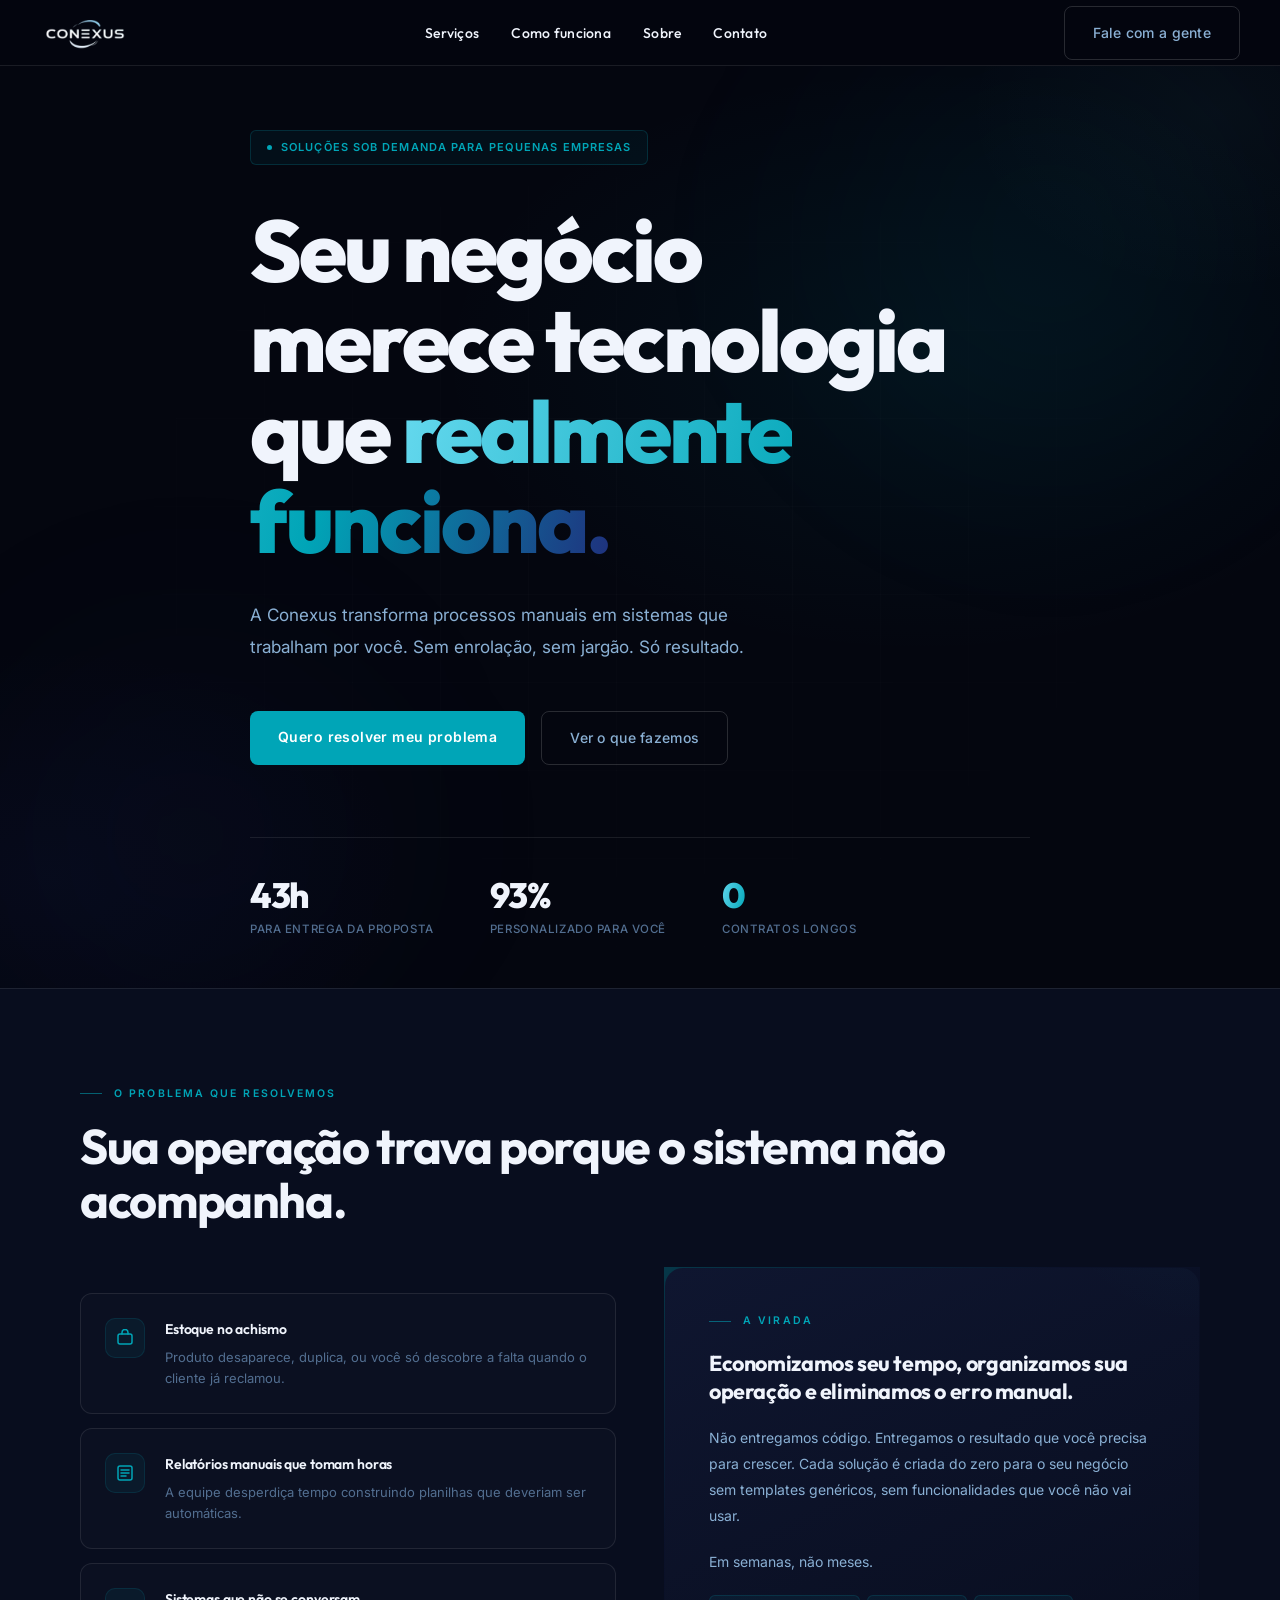
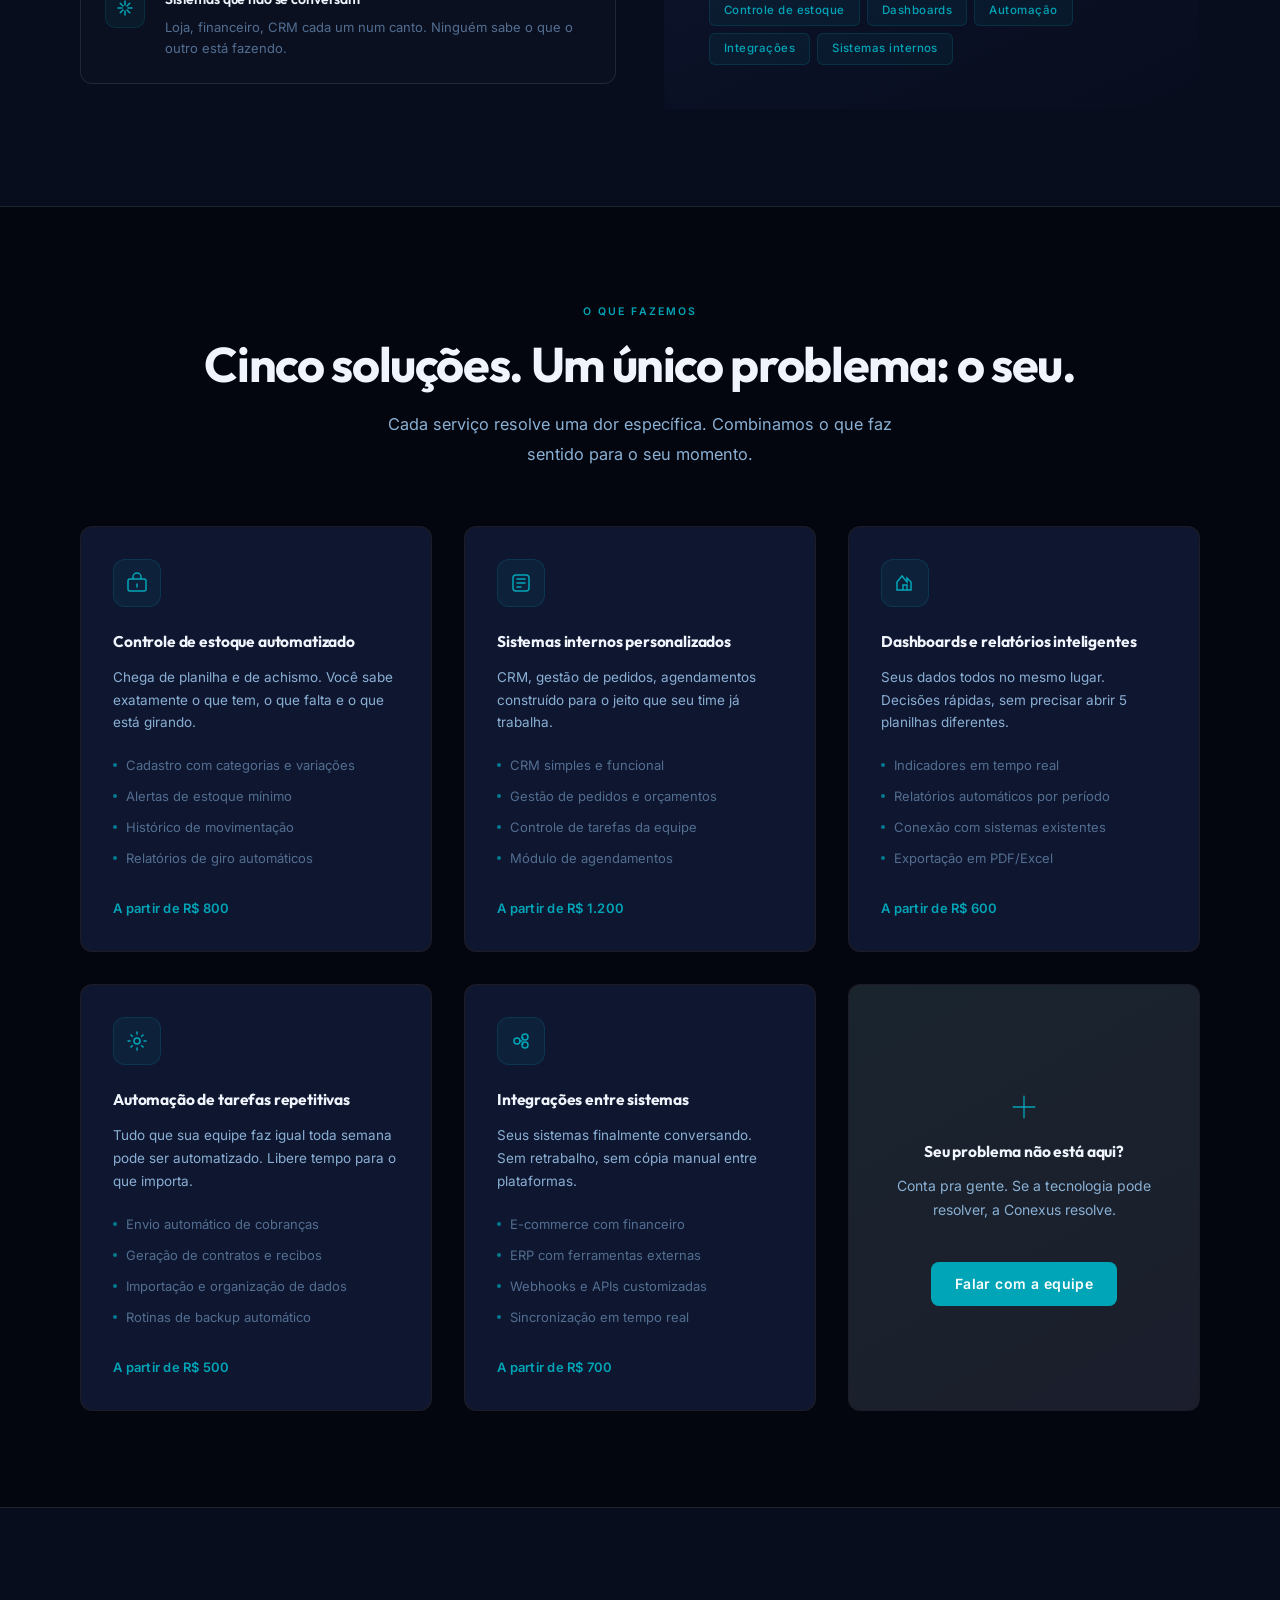
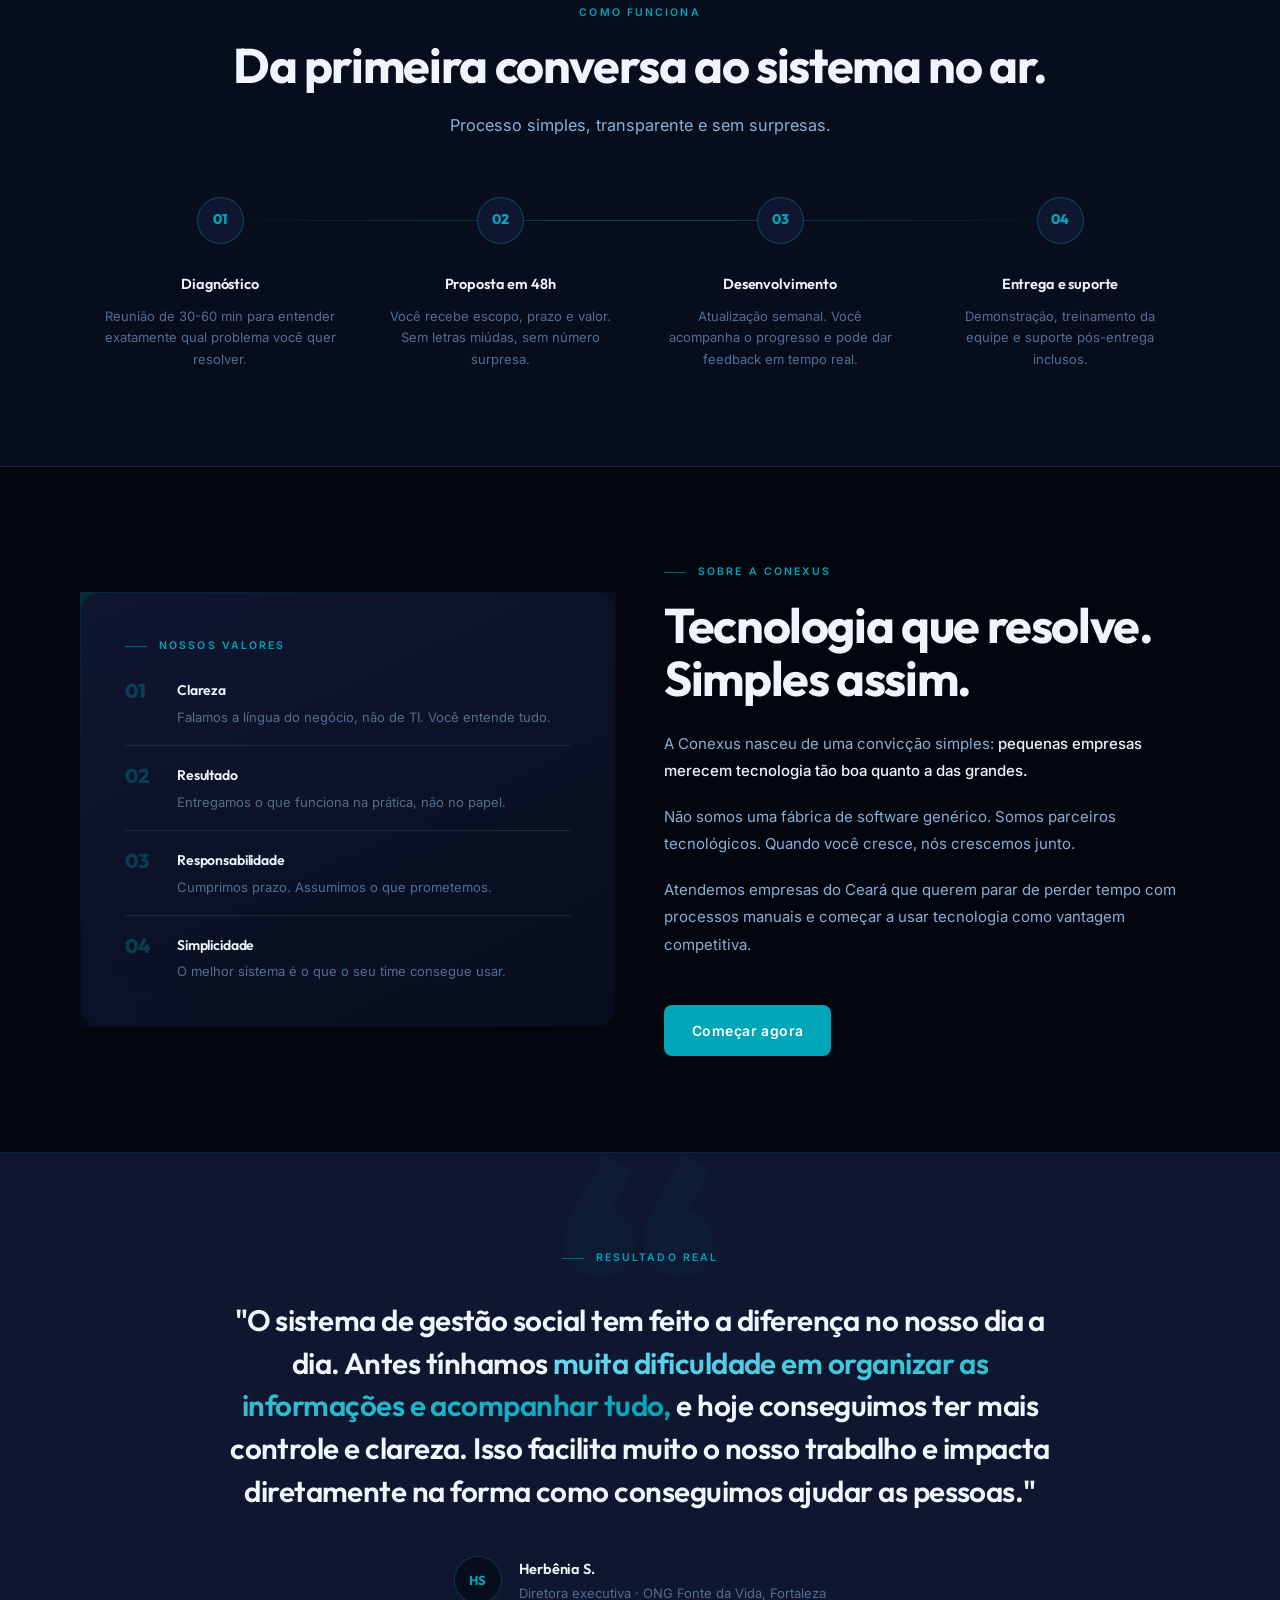
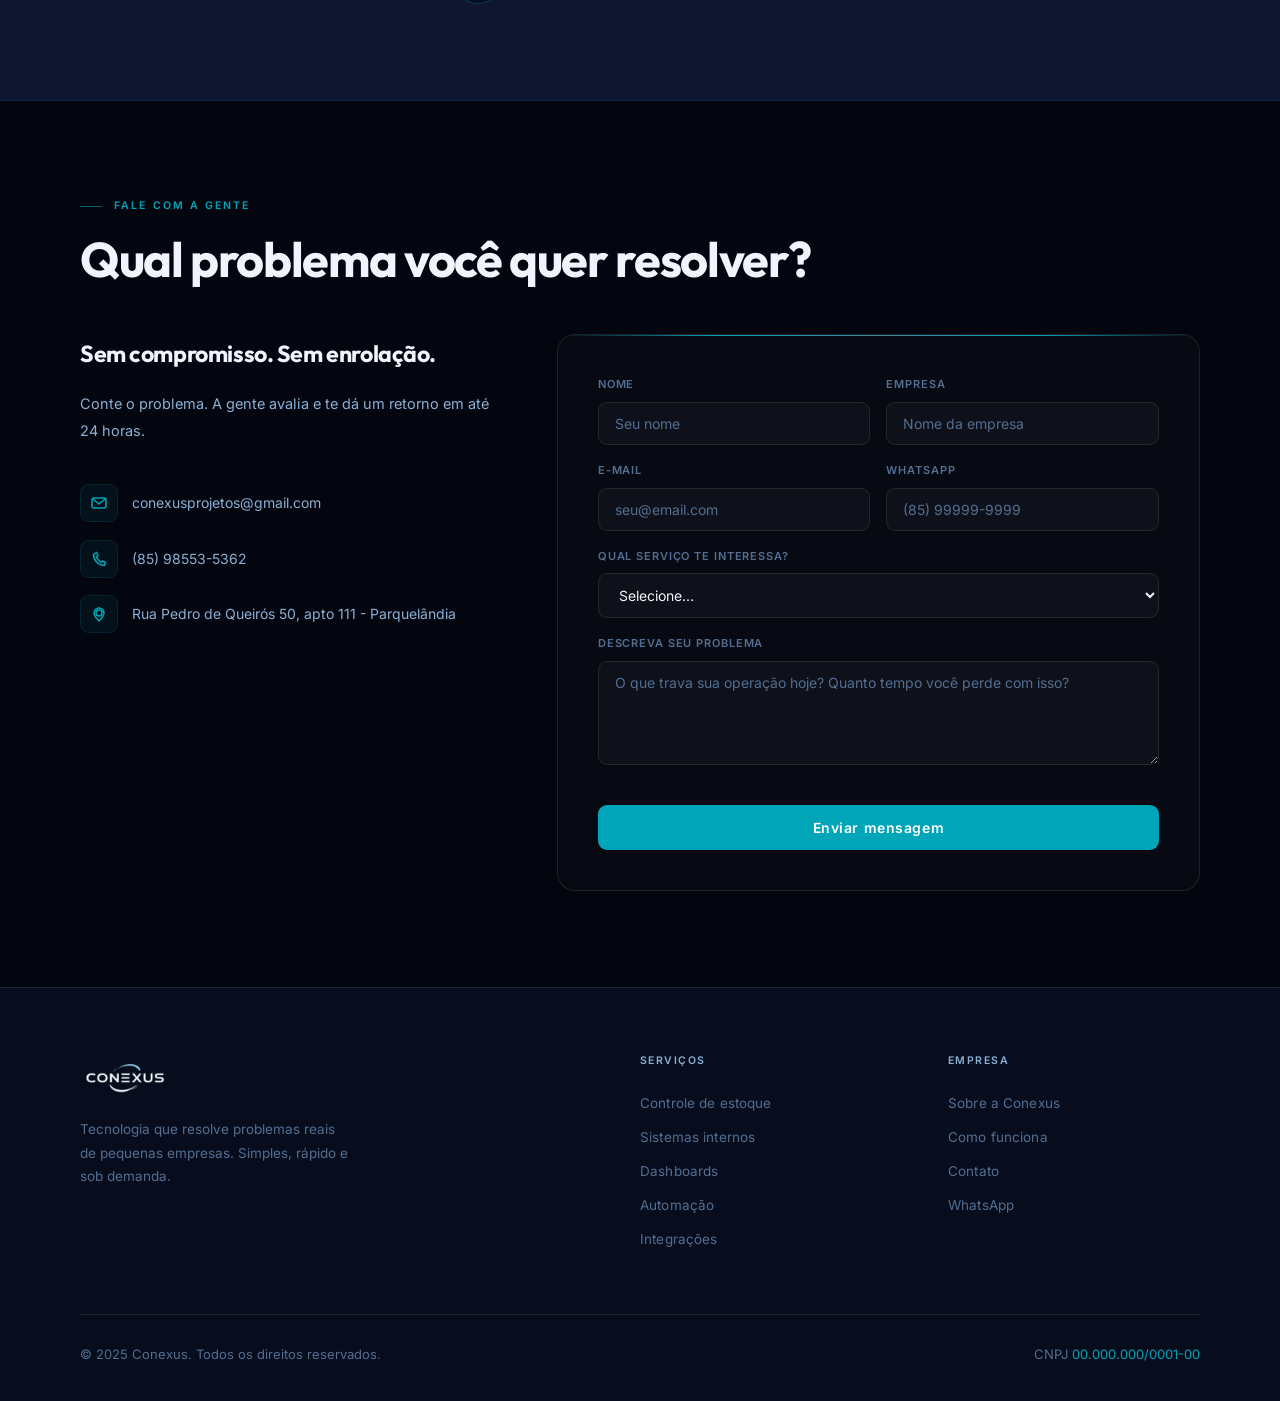
==== commit 4f25c3b0: "update: ajuste no index" ====
--- a/index.html
+++ b/index.html
@@ -49,7 +49,7 @@
 .logo .hl{color:var(--bteal)}
 .logo-image {
   display: block;
-  height: 40px;
+  height: 50px;
   width: auto;
   object-fit: contain;
 }
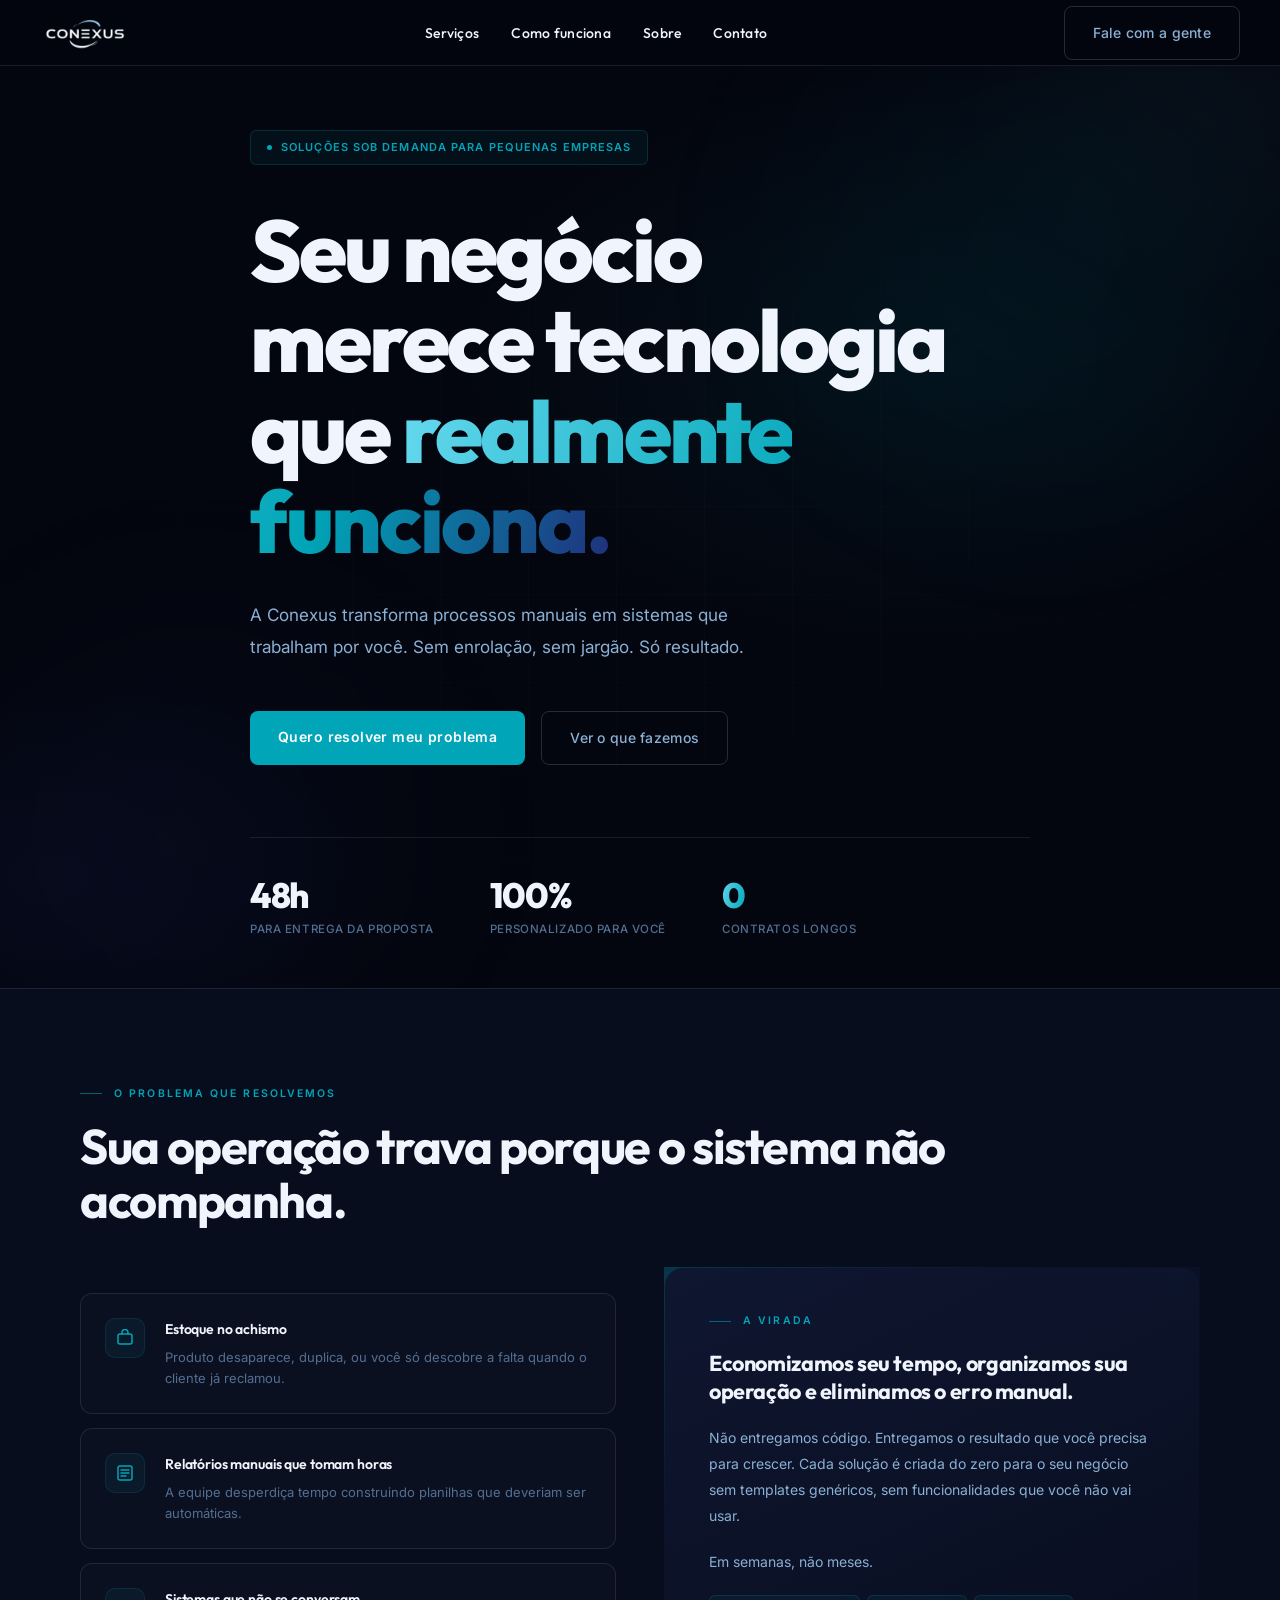
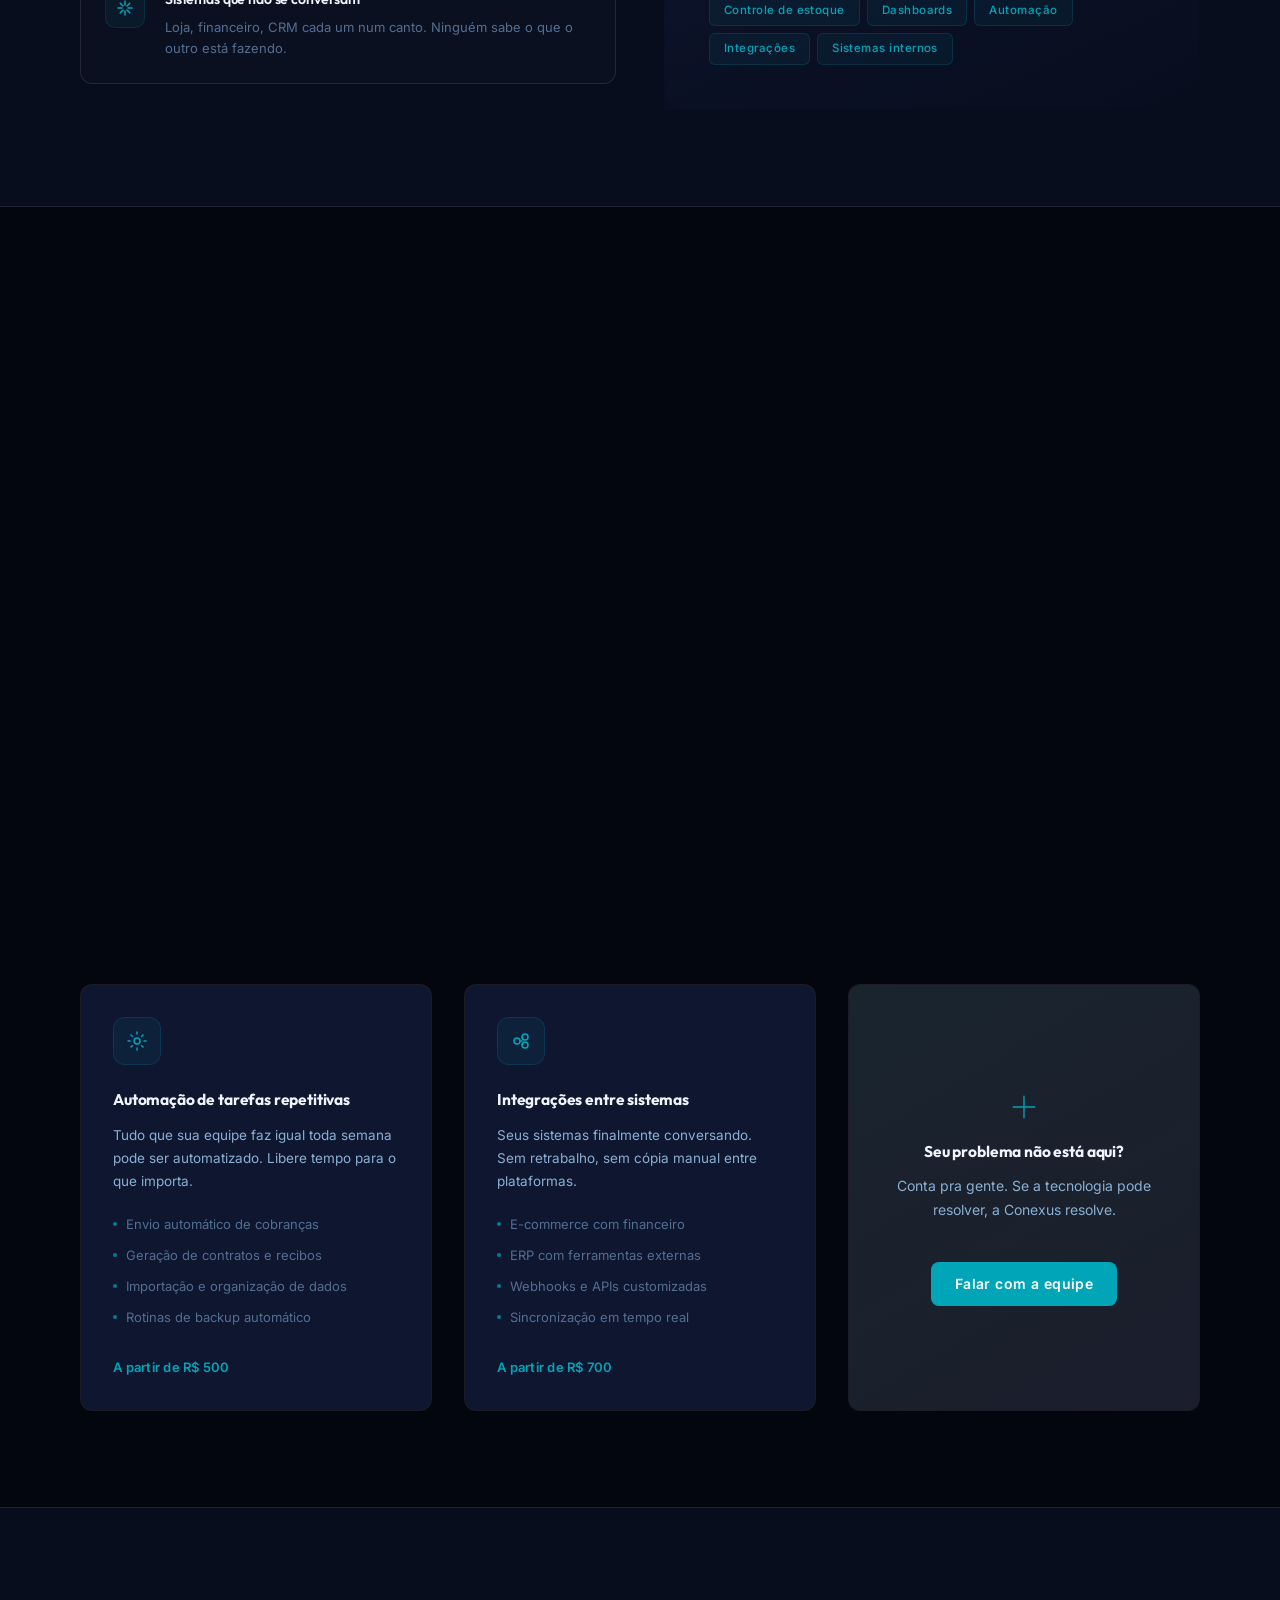
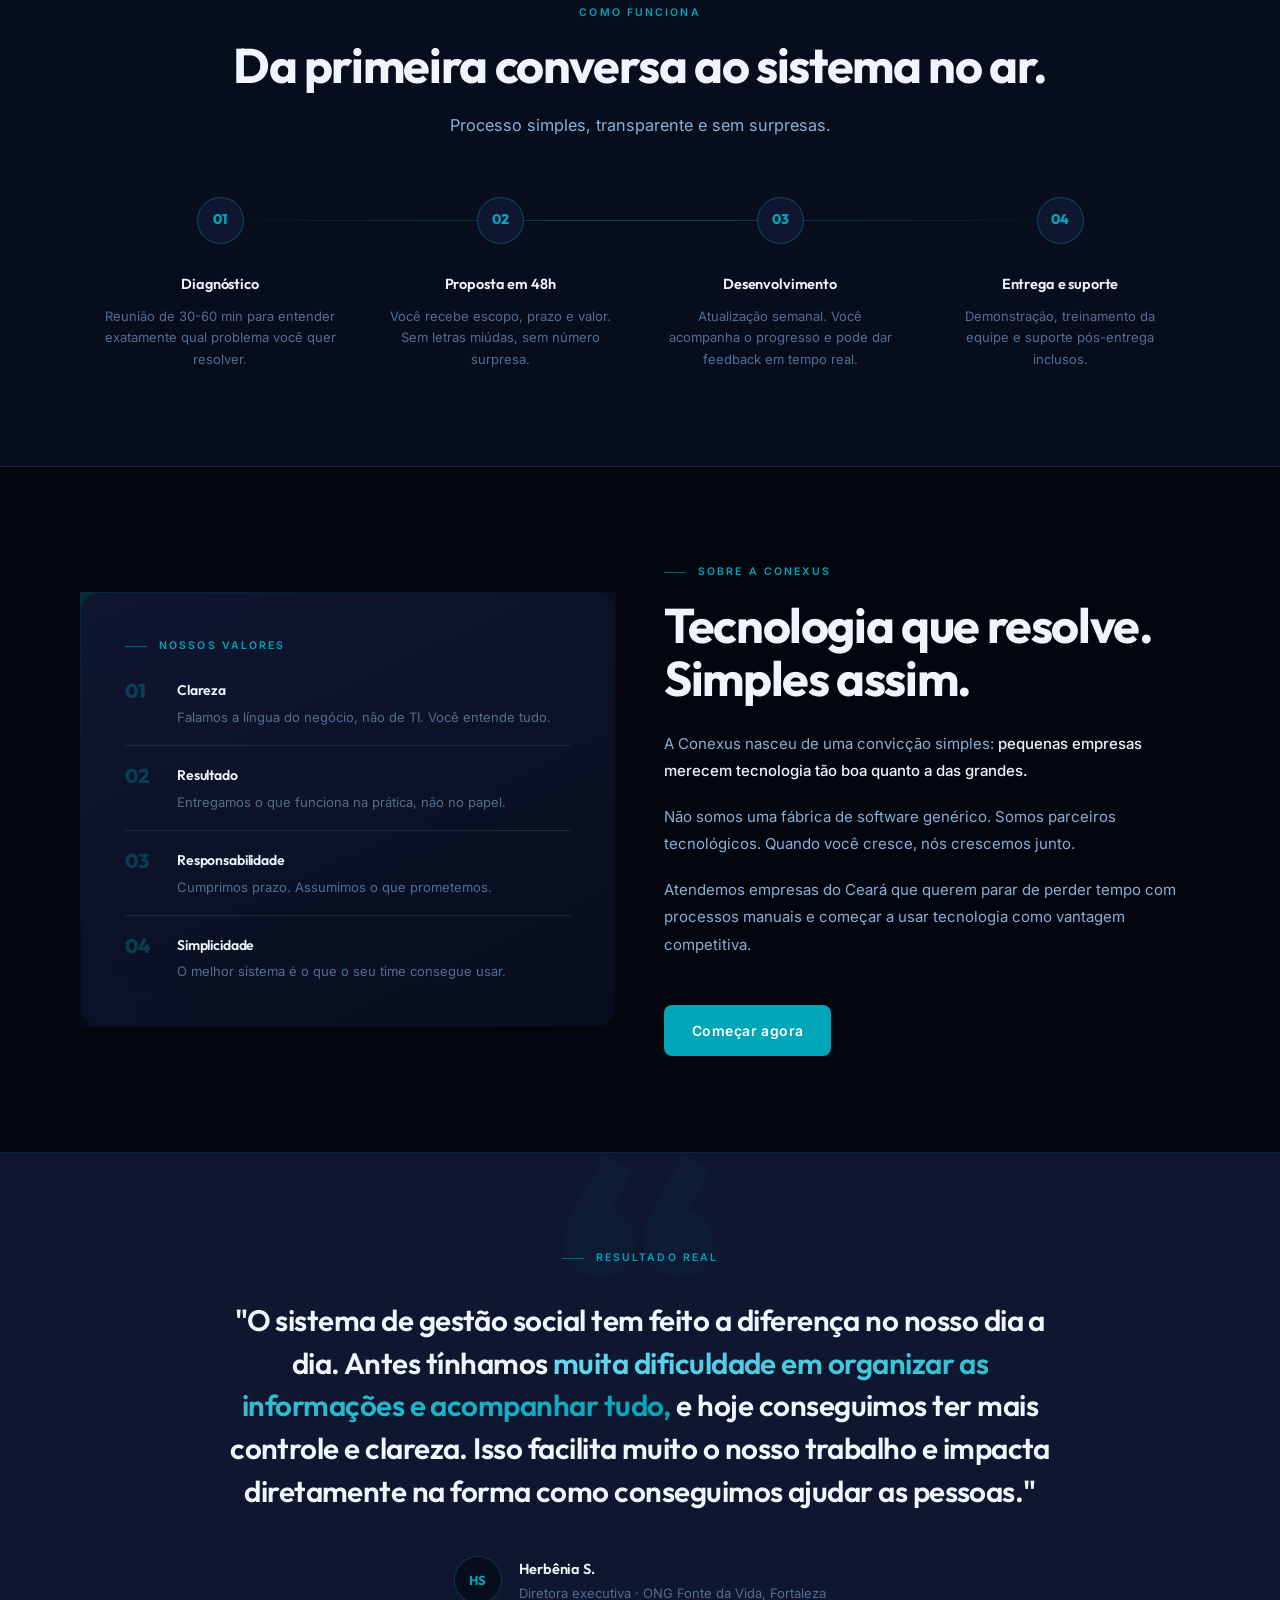
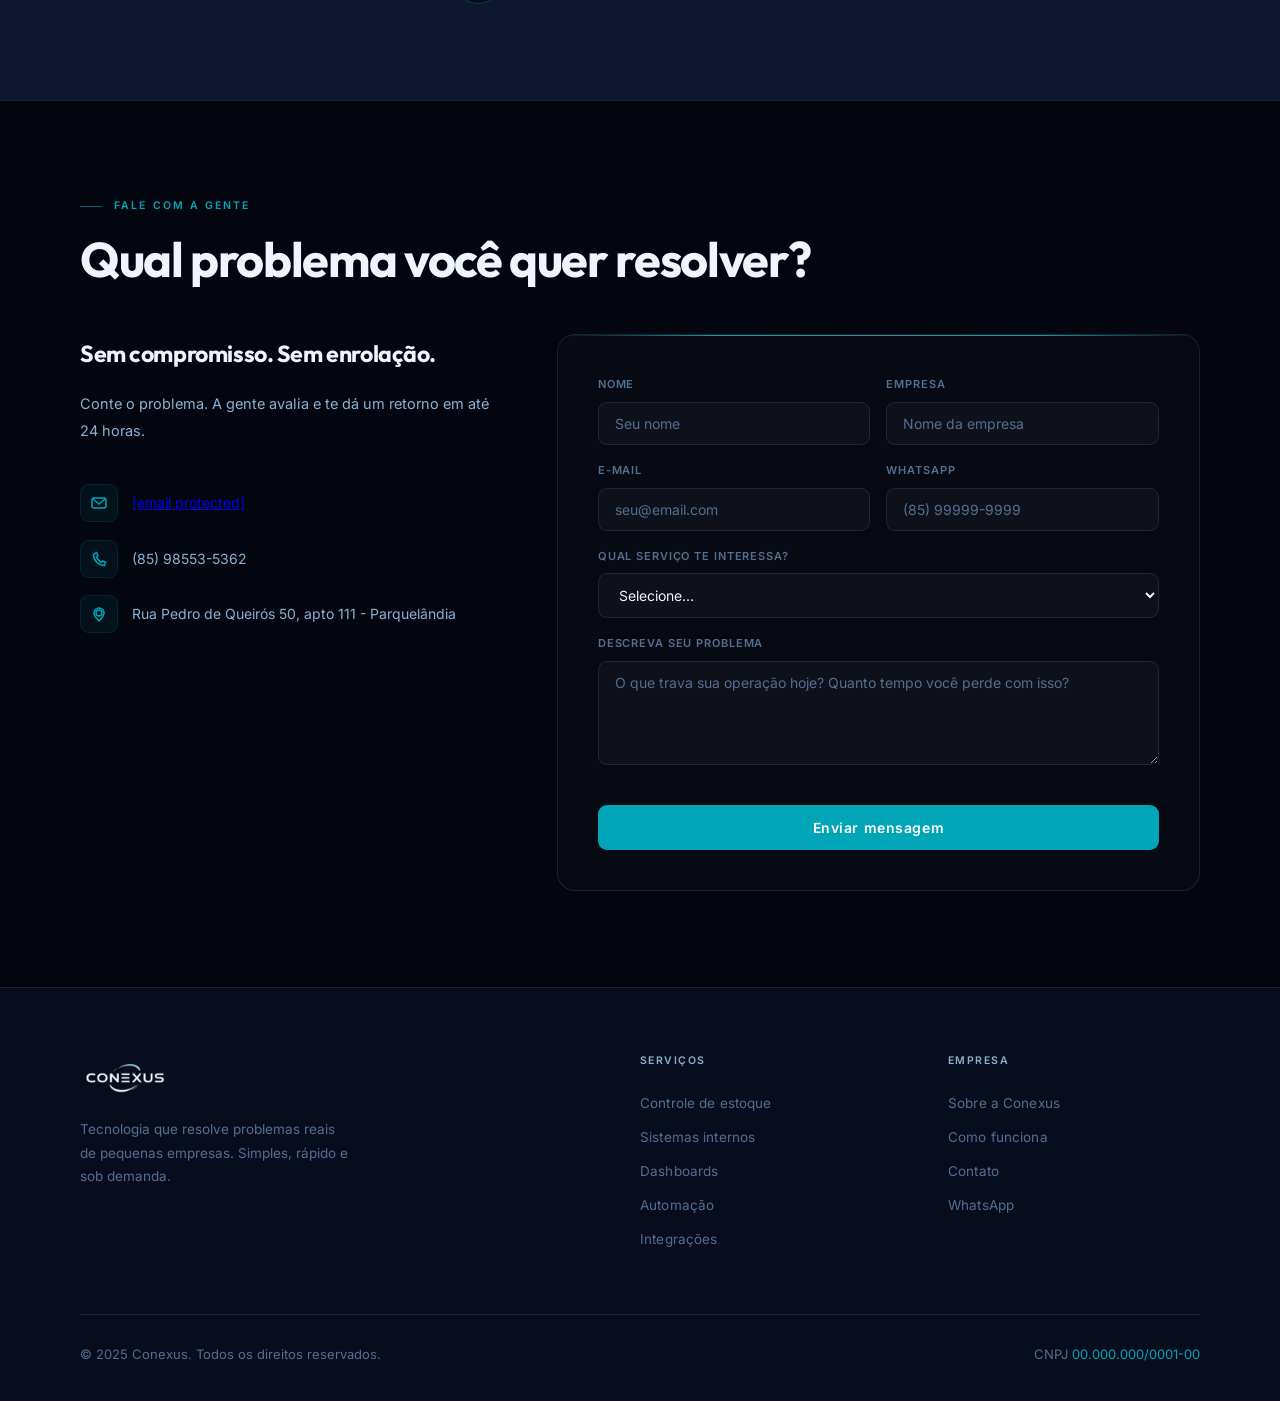
==== commit bdb240cd: "update: ajuste estrutura" ====
--- a/index.html
+++ b/index.html
@@ -6,252 +6,8 @@
 <title>Conexus Tecnologia que resolve</title>
 <link rel="preconnect" href="https://fonts.googleapis.com">
 <link rel="preconnect" href="https://fonts.gstatic.com" crossorigin>
+<link rel="stylesheet" href="css/style.css">
 <link href="https://fonts.googleapis.com/css2?family=Outfit:wght@300;400;500;600;700;800;900&family=Inter:wght@300;400;500;600&display=swap" rel="stylesheet">
-<style>
-*,*::before,*::after{box-sizing:border-box;margin:0;padding:0}
-:root{
-  --bblue:#1F307D;
-  --bteal:#00A5B7;
-  --bcyan:#66D9EF;
-  --bg9:#04060f;
-  --bg8:#080d1e;
-  --bg7:#0f1630;
-  --bg6:#162040;
-  --tx1:#f0f4fc;
-  --tx2:#8ab0d4;
-  --tx3:#526e90;
-  --bdr:rgba(255,255,255,.09);
-  --bdr2:rgba(255,255,255,.15);
-  --bdrt:rgba(0,165,183,.18);
-  --bdrc:rgba(102,217,239,.2);
-  --gutter:clamp(20px,5vw,40px);
-  --max:1200px;
-  --r:12px;--rl:18px;
-  --fh:'Outfit',sans-serif;
-  --fb:'Inter',sans-serif;
-}
-html{scroll-behavior:smooth}
-body{font-family:var(--fb);background:var(--bg9);color:var(--tx1);font-size:16px;line-height:1.7;-webkit-font-smoothing:antialiased;overflow-x:hidden}
-.container{max-width:var(--max);margin:0 auto;padding:0 var(--gutter)}
-
-/* NAV */
-nav{position:sticky;top:0;z-index:200;padding:0 var(--gutter)}
-nav::before{content:'';position:absolute;inset:0;background:rgba(4,6,15,.92);backdrop-filter:blur(28px) saturate(200%);border-bottom:1px solid var(--bdr)}
-.nav-inner{max-width:var(--max);margin:0 auto;display:flex;align-items:center;justify-content:space-between;height:66px;position:relative}
-.nav-links{display:flex;gap:2rem;list-style:none;margin:0;padding:0}
-.nav-links li{margin:0}
-.nav-links a{font-family:var(--fh);font-size:14px;font-weight:500;color:var(--tx1);text-decoration:none;letter-spacing:.02em;transition:color .18s}
-.nav-links a:hover{color:var(--bteal)}
-.nav-cta{font-family:var(--fb);font-weight:500;font-size:14px;letter-spacing:.02em;background:transparent;color:var(--tx2);border:1px solid var(--bdr2);border-radius:8px;padding:14px 28px;cursor:pointer;text-decoration:none;transition:border-color .18s,color .18s,background .18s;white-space:nowrap;display:inline-block}
-.nav-cta:hover{border-color:rgba(102,217,239,.28);color:var(--tx1);background:rgba(102,217,239,.04)}
-.logo{font-family:var(--fh);font-weight:800;font-size:16px;letter-spacing:.14em;color:var(--tx1);text-decoration:none;display:flex;align-items:center;gap:0}
-.logo-icon{width:30px;height:19px;flex-shrink:0}
-.logo .hl{color:var(--bteal)}
-.logo-image {
-  display: block;
-  height: 50px;
-  width: auto;
-  object-fit: contain;
-}
-.nav-toggle{display:none;width:42px;height:42px;border:1px solid rgba(255,255,255,.08);border-radius:12px;background:rgba(255,255,255,.04);color:var(--tx1);cursor:pointer;align-items:center;justify-content:center;transition:border-color .2s,background .2s}
-.nav-toggle:hover{border-color:rgba(102,217,239,.22);background:rgba(255,255,255,.08)}
-.nav-toggle span{position:relative;display:block;width:18px;height:2px;background:currentColor;border-radius:999px}
-.nav-toggle span::before,.nav-toggle span::after{content:'';position:absolute;left:0;width:18px;height:2px;background:currentColor;border-radius:999px;transition:transform .2s ease}
-.nav-toggle span::before{top:-6px}
-.nav-toggle span::after{top:6px}
-.nav-menu{position:fixed;top:0;right:0;bottom:0;left:0;background:rgba(4,6,15,.98);backdrop-filter:blur(18px);padding:6rem 1.5rem 2rem;display:none;flex-direction:column;gap:1.6rem;z-index:300;overflow-y:auto}
-.nav-menu.open{display:flex}
-.nav-menu a{font-family:var(--fh);font-size:1.05rem;font-weight:600;color:var(--tx1);text-decoration:none;letter-spacing:.04em;transition:color .18s}
-.nav-menu a:hover{color:var(--bteal)}
-.nav-menu .nav-cta{border-color:rgba(102,217,239,.25);padding:14px 18px;display:inline-flex;justify-content:center}
-.nav-close{position:absolute;top:18px;right:18px;width:44px;height:44px;border:none;background:rgba(255,255,255,.06);color:var(--tx1);border-radius:12px;cursor:pointer;display:flex;align-items:center;justify-content:center;font-size:1.4rem;}
-.nav-close:hover{background:rgba(255,255,255,.12)}
-
-/* HERO */
-#hero{min-height:96vh;display:flex;align-items:center;position:relative;overflow:hidden;padding:4rem 0 3rem}
-.hero-mesh{position:absolute;inset:0;pointer-events:none;background:radial-gradient(ellipse 65% 55% at 72% 32%,rgba(0,165,183,.065) 0%,transparent 58%),radial-gradient(ellipse 50% 45% at 4% 88%,rgba(31,48,125,.09) 0%,transparent 55%),radial-gradient(ellipse 38% 38% at 95% 5%,rgba(102,217,239,.035) 0%,transparent 52%)}
-.hero-grid{position:absolute;inset:0;pointer-events:none;background-image:linear-gradient(rgba(255,255,255,.016) 1px,transparent 1px),linear-gradient(90deg,rgba(255,255,255,.016) 1px,transparent 1px);background-size:88px 88px;mask-image:radial-gradient(ellipse 80% 80% at 50% 50%,black 10%,transparent 70%)}
-.hero-orb1{position:absolute;top:-200px;right:-140px;width:700px;height:700px;border-radius:50%;background:radial-gradient(circle,rgba(0,165,183,.06) 0%,transparent 68%);filter:blur(72px);animation:orb1 12s ease-in-out infinite}
-.hero-orb2{position:absolute;bottom:-160px;left:-120px;width:580px;height:580px;border-radius:50%;background:radial-gradient(circle,rgba(31,48,125,.08) 0%,transparent 68%);filter:blur(80px);animation:orb2 15s ease-in-out infinite}
-@keyframes orb1{0%,100%{transform:translate(0,0)}50%{transform:translate(-22px,28px)}}
-@keyframes orb2{0%,100%{transform:translate(0,0)}50%{transform:translate(20px,-22px)}}
-.hero-content{position:relative;max-width:780px}
-.hero-badge{display:inline-flex;align-items:center;gap:9px;background:rgba(0,165,183,.06);border:1px solid rgba(0,165,183,.2);border-radius:6px;padding:7px 16px;font-family:var(--fb);font-size:11px;font-weight:600;color:var(--bteal);letter-spacing:.1em;text-transform:uppercase;margin-bottom:2.5rem;animation:up .8s ease both}
-.badge-dot{width:5px;height:5px;border-radius:50%;background:var(--bteal);animation:pulse 2.6s ease-in-out infinite}
-@keyframes pulse{0%,100%{opacity:1;transform:scale(1)}50%{opacity:.3;transform:scale(.65)}}
-.hero-title{font-family:var(--fh);font-size:clamp(2.9rem,6.8vw,5.5rem);font-weight:800;line-height:1.04;letter-spacing:-.035em;margin-bottom:2rem;animation:up .8s .09s ease both}
-.hero-title .acc{background:linear-gradient(105deg,var(--bcyan) 0%,var(--bteal) 60%,var(--bblue) 100%);-webkit-background-clip:text;-webkit-text-fill-color:transparent;background-clip:text}
-.hero-sub{font-family:var(--fb);font-size:1.07rem;font-weight:400;color:var(--tx2);max-width:500px;margin-bottom:3rem;line-height:1.88;animation:up .8s .18s ease both}
-.hero-actions{display:flex;gap:1rem;flex-wrap:wrap;animation:up .8s .27s ease both}
-.btn-p{font-family:var(--fb);font-weight:600;font-size:14px;letter-spacing:.03em;background:var(--bteal);color:#fff;border:none;border-radius:8px;padding:14px 28px;cursor:pointer;text-decoration:none;transition:opacity .18s,transform .18s;white-space:nowrap;display:inline-block}
-.btn-p:hover{opacity:.85;transform:translateY(-1px)}
-.btn-o{font-family:var(--fb);font-weight:500;font-size:14px;letter-spacing:.02em;background:transparent;color:var(--tx2);border:1px solid var(--bdr2);border-radius:8px;padding:14px 28px;cursor:pointer;text-decoration:none;transition:border-color .18s,color .18s,background .18s;white-space:nowrap;display:inline-block}
-.btn-o:hover{border-color:rgba(102,217,239,.28);color:var(--tx1);background:rgba(102,217,239,.04)}
-.hero-stats{display:flex;gap:3.5rem;margin-top:4.5rem;padding-top:2.5rem;border-top:1px solid var(--bdr);animation:up .8s .36s ease both}
-.s-num{font-family:var(--fh);font-size:2.2rem;font-weight:800;line-height:1;letter-spacing:-.04em}
-.s-num .acc{background:linear-gradient(105deg,var(--bcyan),var(--bteal));-webkit-background-clip:text;-webkit-text-fill-color:transparent;background-clip:text}
-.s-lbl{font-family:var(--fb);font-size:11.5px;font-weight:500;color:var(--tx3);margin-top:7px;letter-spacing:.05em;text-transform:uppercase}
-
-/* SECTIONS */
-section{padding:6rem 0}
-.s-label{font-family:var(--fb);font-size:10.5px;font-weight:600;letter-spacing:.2em;text-transform:uppercase;color:var(--bteal);margin-bottom:1.1rem;display:flex;align-items:center;gap:12px}
-.s-label::before{content:'';width:22px;height:1px;background:var(--bteal);opacity:.55;flex-shrink:0}
-.s-title{font-family:var(--fh);font-size:clamp(1.95rem,3.8vw,3.1rem);font-weight:700;line-height:1.1;letter-spacing:-.028em;margin-bottom:1.1rem}
-.s-sub{font-family:var(--fb);font-size:1.02rem;font-weight:400;color:var(--tx2);max-width:540px;line-height:1.85}
-
-/* PROBLEMA */
-#problema{background:var(--bg8);border-top:1px solid var(--bdr);border-bottom:1px solid var(--bdr)}
-.prob-grid{display:grid;grid-template-columns:1fr 1fr;gap:3rem;align-items:center;margin-top:2.5rem}
-.prob-list{display:flex;flex-direction:column;gap:.875rem}
-.prob-item{display:flex;gap:1.25rem;align-items:flex-start;padding:1.5rem;background:rgba(255,255,255,.016);border:1px solid var(--bdr);border-radius:var(--r);transition:border-color .22s,background .22s,transform .22s}
-.prob-item:hover{border-color:rgba(0,165,183,.22);background:rgba(0,165,183,.025);transform:translateX(5px)}
-.prob-ico{width:40px;height:40px;flex-shrink:0;border-radius:10px;background:rgba(0,165,183,.07);border:1px solid rgba(0,165,183,.14);display:flex;align-items:center;justify-content:center}
-.prob-txt h4{font-family:var(--fh);font-size:14px;font-weight:600;letter-spacing:-.01em;margin-bottom:5px}
-.prob-txt p{font-family:var(--fb);font-size:13px;color:var(--tx3);line-height:1.62}
-.sol-wrap{padding:1px;border-radius:calc(var(--rl)+1px);background:linear-gradient(145deg,rgba(0,165,183,.28),rgba(31,48,125,.12),transparent 68%)}
-.sol-box{background:linear-gradient(155deg,var(--bg7) 0%,var(--bg8) 100%);border-radius:var(--rl);padding:2.75rem;position:relative;overflow:hidden}
-.sol-box::after{content:'';position:absolute;top:-55%;right:-28%;width:300px;height:300px;border-radius:50%;pointer-events:none;background:radial-gradient(circle,rgba(0,165,183,.045) 0%,transparent 70%)}
-.sol-title{font-family:var(--fh);font-size:1.35rem;font-weight:700;line-height:1.28;letter-spacing:-.018em;margin-bottom:1.25rem}
-.sol-p{font-family:var(--fb);font-size:14px;color:var(--tx2);line-height:1.85;margin-bottom:1.25rem}
-.sol-tags{display:flex;flex-wrap:wrap;gap:7px}
-.sol-tag{background:rgba(0,165,183,.07);color:var(--bteal);border:1px solid rgba(0,165,183,.16);border-radius:6px;padding:5px 14px;font-family:var(--fb);font-size:11.5px;font-weight:500;letter-spacing:.04em}
-
-/* SERVIÇOS */
-#servicos{position:relative}
-.srv-head{text-align:center;margin-bottom:3.5rem}
-.srv-head .s-label{justify-content:center}
-.srv-head .s-label::before{display:none}
-.srv-head .s-sub{margin:0 auto}
-.srv-grid{display:grid;grid-template-columns:repeat(3,1fr);gap:2rem}
-.srv-card{padding:1px;border-radius:12px;background:var(--bdr);transition:background .28s}
-.srv-card:hover{background:linear-gradient(145deg,rgba(0,165,183,.28),rgba(31,48,125,.14),rgba(102,217,239,.06))}
-.srv-inner{background:var(--bg7);border-radius:12px;padding:2rem;height:100%;position:relative;overflow:hidden;transition:background .28s}
-.srv-card:hover .srv-inner{background:linear-gradient(155deg,rgba(0,165,183,.04) 0%,var(--bg7) 50%)}
-.srv-inner::before{content:'';position:absolute;top:0;left:-100%;width:50%;height:100%;background:linear-gradient(90deg,transparent,rgba(255,255,255,.025),transparent);transition:left .55s}
-.srv-card:hover .srv-inner::before{left:160%}
-.srv-ico{width:48px;height:48px;border-radius:12px;margin-bottom:1.5rem;background:rgba(0,165,183,.08);border:1px solid rgba(0,165,183,.16);display:flex;align-items:center;justify-content:center;transition:border-color .22s}
-.srv-card:hover .srv-ico{border-color:rgba(0,165,183,.35)}
-.srv-inner h3{font-family:var(--fh);font-size:.97rem;font-weight:700;line-height:1.35;letter-spacing:-.01em;margin-bottom:.875rem}
-.srv-inner p{font-family:var(--fb);font-size:13.5px;color:var(--tx2);line-height:1.7;margin-bottom:1.25rem}
-.srv-feats{list-style:none;display:flex;flex-direction:column;gap:.55rem;margin-bottom:1.75rem}
-.srv-feats li{font-family:var(--fb);font-size:13px;color:var(--tx3);display:flex;align-items:center;gap:9px}
-.srv-feats li::before{content:'';width:4px;height:4px;border-radius:50%;flex-shrink:0;background:var(--bteal);opacity:.7}
-.srv-price{font-family:var(--fb);font-size:13px;font-weight:600;color:var(--bteal);letter-spacing:.02em}
-.srv-cta .srv-inner{background:linear-gradient(150deg,rgba(0,165,183,.06),rgba(31,48,125,.08));display:flex;flex-direction:column;align-items:center;justify-content:center;text-align:center;min-height:300px}
-
-/* PROCESSO */
-#processo{background:var(--bg8);border-top:1px solid var(--bdr);border-bottom:1px solid var(--bdr)}
-.proc-head{text-align:center;margin-bottom:3.5rem}
-.proc-head .s-label{justify-content:center}
-.proc-head .s-label::before{display:none}
-.proc-steps{display:grid;grid-template-columns:repeat(4,1fr);position:relative}
-.proc-steps::before{content:'';position:absolute;top:23px;left:12.5%;right:12.5%;height:1px;background:linear-gradient(90deg,transparent,rgba(0,165,183,.25),rgba(0,165,183,.35),rgba(0,165,183,.25),transparent)}
-.passo{display:flex;flex-direction:column;align-items:center;text-align:center;padding:0 1.5rem}
-.passo-n{width:47px;height:47px;border-radius:50%;background:var(--bg7);border:1px solid rgba(0,165,183,.35);display:flex;align-items:center;justify-content:center;font-family:var(--fh);font-weight:800;font-size:14px;color:var(--bteal);margin-bottom:1.75rem;position:relative;z-index:1}
-.passo h4{font-family:var(--fh);font-size:14.5px;font-weight:600;letter-spacing:-.01em;margin-bottom:.6rem}
-.passo p{font-family:var(--fb);font-size:13px;color:var(--tx3);line-height:1.65}
-
-/* SOBRE */
-.sobre-grid{display:grid;grid-template-columns:1fr 1fr;gap:3rem;align-items:center}
-.sobre-wrap{padding:1px;border-radius:calc(var(--rl)+1px);background:linear-gradient(148deg,rgba(0,165,183,.25),rgba(31,48,125,.1),transparent)}
-.sobre-box{background:linear-gradient(155deg,var(--bg7) 0%,var(--bg8) 100%);border-radius:var(--rl);padding:2.75rem;position:relative;overflow:hidden}
-.sobre-box::after{content:'';position:absolute;bottom:-45%;left:-18%;width:260px;height:260px;border-radius:50%;pointer-events:none;background:radial-gradient(circle,rgba(31,48,125,.08) 0%,transparent 70%)}
-.vals{display:flex;flex-direction:column;gap:1.1rem}
-.val-row{display:flex;gap:1.25rem;align-items:flex-start;padding-bottom:1.1rem;border-bottom:1px solid var(--bdr)}
-.val-row:last-child{border-bottom:none;padding-bottom:0}
-.val-n{font-family:var(--fh);font-size:1.25rem;font-weight:800;color:var(--bteal);opacity:.3;min-width:32px;line-height:1.15}
-.val-row h4{font-family:var(--fh);font-size:14px;font-weight:600;letter-spacing:-.01em;margin-bottom:4px}
-.val-row p{font-family:var(--fb);font-size:13px;color:var(--tx3);line-height:1.6}
-.sobre-txt .s-title{margin-bottom:1.5rem}
-.sobre-txt p{font-family:var(--fb);font-size:15px;color:var(--tx2);line-height:1.85;margin-bottom:1.1rem}
-.sobre-txt strong{color:var(--tx1);font-weight:500}
-
-/* DEPOIMENTO */
-#depo{background:var(--bg7);border-top:1px solid rgba(0,165,183,.1);border-bottom:1px solid rgba(0,165,183,.1);position:relative;overflow:hidden}
-#depo::before{content:'\201C';position:absolute;top:-.12em;left:50%;transform:translateX(-50%);font-family:var(--fh);font-size:20rem;font-weight:900;line-height:1;color:rgba(0,165,183,.035);pointer-events:none;user-select:none}
-.depo-in{max-width:820px;margin:0 auto;text-align:center;position:relative}
-.depo-q{font-family:var(--fh);font-size:clamp(1.3rem,2.5vw,1.85rem);font-weight:600;line-height:1.44;letter-spacing:-.018em;color:var(--tx1);margin-bottom:2.75rem}
-.depo-q span{background:linear-gradient(105deg,var(--bcyan),var(--bteal));-webkit-background-clip:text;-webkit-text-fill-color:transparent;background-clip:text}
-.depo-author{display:flex;align-items:center;justify-content:center;gap:1.1rem}
-.depo-av{width:48px;height:48px;border-radius:50%;background:var(--bg8);border:1px solid rgba(0,165,183,.28);display:flex;align-items:center;justify-content:center;font-family:var(--fh);font-weight:700;font-size:13px;color:var(--bteal)}
-.depo-name{font-family:var(--fh);font-weight:600;font-size:14.5px;text-align:left;letter-spacing:-.01em}
-.depo-role{font-family:var(--fb);font-size:13px;color:var(--tx3);text-align:left}
-
-/* CONTATO */
-.ct-grid{display:grid;grid-template-columns:1fr 1.5fr;gap:3rem;align-items:start;margin-top:3rem}
-.ct-info h3{font-family:var(--fh);font-size:1.45rem;font-weight:700;margin-bottom:1.1rem;letter-spacing:-.018em}
-.ct-info p{font-family:var(--fb);font-size:14.5px;color:var(--tx2);line-height:1.82;margin-bottom:2.5rem}
-.ct-item{display:flex;gap:.875rem;align-items:center;margin-bottom:1.1rem;font-family:var(--fb);font-size:14px;color:var(--tx2)}
-.ct-ico{width:38px;height:38px;border-radius:9px;flex-shrink:0;background:rgba(0,165,183,.07);border:1px solid rgba(0,165,183,.14);display:flex;align-items:center;justify-content:center}
-.form-box{background:rgba(255,255,255,.018);border:1px solid var(--bdr);border-radius:var(--rl);padding:2.5rem;position:relative;overflow:hidden}
-.form-box::before{content:'';position:absolute;top:0;left:0;right:0;height:1px;background:linear-gradient(90deg,transparent,var(--bteal),rgba(102,217,239,.6),var(--bteal),transparent)}
-.f-row{display:grid;grid-template-columns:1fr 1fr;gap:1rem;margin-bottom:1rem}
-.f-grp{margin-bottom:1rem}
-label{display:block;font-family:var(--fb);font-size:11px;font-weight:600;color:var(--tx3);margin-bottom:8px;letter-spacing:.08em;text-transform:uppercase}
-input,select,textarea{width:100%;background:rgba(255,255,255,.032);border:1px solid var(--bdr);border-radius:9px;padding:12px 16px;font-family:var(--fb);font-size:14px;color:var(--tx1);outline:none;transition:border-color .18s,background .18s}
-input:focus,select:focus,textarea:focus{border-color:rgba(0,165,183,.38);background:rgba(0,165,183,.04)}
-input::placeholder,textarea::placeholder{color:var(--tx3)}
-textarea{resize:vertical;min-height:104px}
-select option{background:#0c1228}
-.f-submit{width:100%;background:var(--bteal);color:#fff;border:none;border-radius:9px;padding:14px;font-family:var(--fb);font-weight:600;font-size:14px;letter-spacing:.04em;cursor:pointer;margin-top:1rem;transition:opacity .18s,transform .18s}
-.f-submit:hover{opacity:.85;transform:translateY(-1px)}
-
-/* FOOTER */
-footer{background:var(--bg8);border-top:1px solid var(--bdr);padding:4rem 0 2.25rem}
-.ft-grid{display:grid;grid-template-columns:2fr 1fr 1fr;gap:3.5rem;margin-bottom:3.25rem}
-.ft-brand p{font-family:var(--fb);font-size:13.5px;color:var(--tx3);margin-top:1rem;max-width:270px;line-height:1.75}
-.ft-col h4{font-family:var(--fb);font-size:10.5px;font-weight:600;color:var(--tx2);margin-bottom:1.35rem;text-transform:uppercase;letter-spacing:.14em}
-.ft-col a{display:block;font-family:var(--fb);font-size:13.5px;color:var(--tx3);text-decoration:none;margin-bottom:.7rem;transition:color .18s;letter-spacing:.01em}
-.ft-col a:hover{color:var(--bcyan)}
-.ft-bottom{border-top:1px solid var(--bdr);padding-top:1.75rem;display:flex;justify-content:space-between;align-items:center}
-.ft-bottom p{font-family:var(--fb);font-size:13px;color:var(--tx3)}
-.ft-bottom span{color:var(--bteal)}
-
-/* ANIMATIONS */
-@keyframes up{from{opacity:0;transform:translateY(28px)}to{opacity:1;transform:translateY(0)}}
-@keyframes slideUp{from{opacity:0;transform:translateY(48px)}to{opacity:1;transform:translateY(0)}}
-@keyframes float{0%,100%{transform:translateY(0px)}50%{transform:translateY(-12px)}}
-@keyframes glow{0%,100%{box-shadow:0 0 20px rgba(0,165,183,0),0 0 40px rgba(0,165,183,0)}50%{box-shadow:0 0 20px rgba(0,165,183,.3),0 0 40px rgba(0,165,183,.1)}}
-@keyframes shimmer{0%{background-position:0% 50%}50%{background-position:100% 50%}100%{background-position:0% 50%}}
-.reveal{opacity:0;transform:translateY(48px);transition:opacity .8s cubic-bezier(.22,1,.36,1),transform .8s cubic-bezier(.22,1,.36,1)}
-.reveal.vis{opacity:1;transform:translateY(0)}
-.hero-badge{animation:float 3.5s ease-in-out infinite!important}
-.srv-card{transition:all .35s cubic-bezier(.22,1,.36,1)}
-.srv-card:hover{transform:translateY(-6px);box-shadow:0 20px 60px rgba(0,165,183,.15)}
-.prob-item{transition:all .35s cubic-bezier(.22,1,.36,1)}
-.prob-item:hover{box-shadow:0 12px 40px rgba(0,165,183,.12)}
-.sobre-wrap,
-.sol-wrap{transition:all .4s cubic-bezier(.22,1,.36,1)}
-.sobre-wrap:hover,
-.sol-wrap:hover{box-shadow:0 20px 60px rgba(0,165,183,.15)}
-.srv-card{perspective:1200px}
-.srv-card:hover .srv-inner{transform:rotateX(2deg) rotateY(2deg)}
-.srv-inner{transition:transform .4s cubic-bezier(.22,1,.36,1)}
-.srv-grid .srv-card:nth-child(1){transition-delay:.00s}.srv-grid .srv-card:nth-child(2){transition-delay:.08s}.srv-grid .srv-card:nth-child(3){transition-delay:.16s}.srv-grid .srv-card:nth-child(4){transition-delay:.08s}.srv-grid .srv-card:nth-child(5){transition-delay:.16s}.srv-grid .srv-card:nth-child(6){transition-delay:.24s}
-.proc-steps .passo:nth-child(1){transition-delay:.00s}.proc-steps .passo:nth-child(2){transition-delay:.11s}.proc-steps .passo:nth-child(3){transition-delay:.22s}.proc-steps .proc-steps .passo:nth-child(4){transition-delay:.33s}
-.s-num{animation:none;position:relative}
-.s-num.animate{animation:none}
-.hero-orb1,
-.hero-orb2{will-change:transform}
-
-/* MODAL */
-.modal-overlay{position:fixed;inset:0;background:rgba(4,6,15,.9);display:none;align-items:center;justify-content:center;z-index:9999;padding:1.5rem;opacity:0;transition:opacity .3s ease}
-.modal-overlay.open{display:flex;opacity:1}
-.modal{background:var(--bg8);border:1px solid var(--bdr);border-radius:16px;max-width:420px;width:100%;padding:2.5rem;text-align:center;position:relative;transform:scale(.95);transition:transform .3s ease}
-.modal-overlay.open .modal{transform:scale(1)}
-.modal-close{position:absolute;top:16px;right:16px;border:none;background:transparent;color:var(--tx3);font-size:1.4rem;cursor:pointer;line-height:1;width:32px;height:32px;border-radius:50%;display:flex;align-items:center;justify-content:center;transition:color .2s}
-.modal-close:hover{color:var(--tx1)}
-.modal h3{margin-bottom:1rem;font-family:var(--fh);font-size:1.4rem;font-weight:600;letter-spacing:-.02em;color:var(--tx1)}
-.modal p{color:var(--tx2);line-height:1.6;margin-bottom:2rem;font-size:14px}
-.modal .btn-p{min-width:100%;padding:14px 0;margin-bottom:.8rem;border-radius:10px;font-size:14px;font-weight:600}
-.modal .btn-secondary{display:inline-block;color:var(--tx3);text-decoration:none;opacity:.7;background:transparent;border:none;cursor:pointer;font-family:var(--fb);font-size:13px;font-weight:500;padding:6px 12px;border-radius:6px;transition:opacity .2s}
-.modal .btn-secondary:hover{opacity:1}
-
-/* RESPONSIVE */
-@media(max-width:960px){.srv-grid{grid-template-columns:1fr 1fr}.proc-steps{grid-template-columns:1fr 1fr;gap:2.5rem}.proc-steps::before{display:none}.sobre-grid,.prob-grid,.ct-grid{grid-template-columns:1fr}.ft-grid{grid-template-columns:1fr 1fr}.f-row{grid-template-columns:1fr}.srv-card:hover{transform:translateY(-3px)}}
-@media(max-width:960px){.nav-links{gap:1.5rem}.nav-cta{padding:8px 16px;font-size:11px}.srv-grid{grid-template-columns:1fr 1fr}.proc-steps{grid-template-columns:1fr 1fr;gap:2.5rem}.proc-steps::before{display:none}.sobre-grid,.prob-grid,.ct-grid{grid-template-columns:1fr}.ft-grid{grid-template-columns:1fr 1fr}.f-row{grid-template-columns:1fr}.srv-card:hover{transform:translateY(-3px)}}
-@media(max-width:600px){.nav-links{display:none}.nav-toggle{display:flex}.nav-inner{gap:1rem}.nav-cta{display:none}.nav-menu{padding:5.5rem 1.5rem 2rem}.nav-menu.open{display:flex}.hero-stats{flex-direction:column;gap:1.75rem}.srv-grid{grid-template-columns:1fr}.ft-grid{grid-template-columns:1fr}.srv-card:hover{transform:none}}
-</style>
 </head>
 <body>
 
@@ -388,7 +144,7 @@
     <div class="ct-grid">
       <div class="reveal">
         <div class="ct-info"><h3>Sem compromisso. Sem enrolação.</h3><p>Conte o problema. A gente avalia e te dá um retorno em até 24 horas.</p></div>
-        <div class="ct-item"><div class="ct-ico"><svg width="16" height="16" viewBox="0 0 16 16" fill="none" stroke="#00A5B7" stroke-width="1.5" stroke-linecap="round"><path d="M2 4l6 5 6-5"/><rect x="1" y="3" width="14" height="10" rx="2"/></svg></div>conexusprojetos@gmail.com</div>
+        <div class="ct-item"><div class="ct-ico"><svg width="16" height="16" viewBox="0 0 16 16" fill="none" stroke="#00A5B7" stroke-width="1.5" stroke-linecap="round"><path d="M2 4l6 5 6-5"/><rect x="1" y="3" width="14" height="10" rx="2"/></svg></div><a href="/cdn-cgi/l/email-protection" class="__cf_email__" data-cfemail="4a2925242f323f393a3825202f3e25390a2d272b232664292527">[email&#160;protected]</a></div>
         <div class="ct-item"><div class="ct-ico"><svg width="16" height="16" viewBox="0 0 16 16" fill="none" stroke="#00A5B7" stroke-width="1.5" stroke-linecap="round"><path d="M2.5 3.5c0 6.075 4.925 11 11 11l1-3-3-1.5-1.5 1.5C8.5 10 6 7.5 5.5 6L7 4.5 5.5 1.5z"/></svg></div>(85) 98553-5362</div>
         <div class="ct-item"><div class="ct-ico"><svg width="16" height="16" viewBox="0 0 16 16" fill="none" stroke="#00A5B7" stroke-width="1.5" stroke-linecap="round"><circle cx="8" cy="7" r="3"/><path d="M8 2a5 5 0 0 0-5 5c0 3 5 8 5 8s5-5 5-8a5 5 0 0 0-5-5z"/></svg></div>Rua Pedro de Queirós 50,  apto 111 - Parquelândia</div>
       </div>
@@ -431,157 +187,6 @@
   </div>
 </div>
 
-<script>
-// Intersection Observer para reveal animations
-const io = new IntersectionObserver(entries => {
-  entries.forEach(e => { 
-    if(e.isIntersecting){ 
-      e.target.classList.add('vis');
-      if(e.target.classList.contains('s-num')) animateCounter(e.target);
-      io.unobserve(e.target); 
-    } 
-  });
-}, { threshold: 0.1, rootMargin: '0px 0px -48px 0px' });
-
-document.querySelectorAll('.reveal').forEach(el => io.observe(el));
-document.querySelectorAll('.s-num').forEach(el => io.observe(el));
-
-// Counter Animation
-function animateCounter(el) {
-  const text = el.innerText.trim();
-  const isPercent = text.includes('%');
-  const isTime = text.includes('h');
-  let num = parseInt(text) || 0;
-  
-  if(num === 0) return;
-  
-  const start = 0, duration = 2000, steps = 60;
-  let current = 0;
-  const increment = num / steps;
-  
-  const timer = setInterval(() => {
-    current += increment;
-    if(current >= num) {
-      current = num;
-      clearInterval(timer);
-    }
-    el.innerText = Math.floor(current) + (isPercent ? '%' : isTime ? 'h' : '');
-  }, duration / steps);
-}
-
-// Parallax effect nos orbes
-window.addEventListener('scroll', () => {
-  const scrollY = window.scrollY;
-  const orb1 = document.querySelector('.hero-orb1');
-  const orb2 = document.querySelector('.hero-orb2');
-  
-  if(orb1) orb1.style.transform = `translate(-22px, calc(28px + ${scrollY * 0.15}px))`;
-  if(orb2) orb2.style.transform = `translate(20px, calc(-22px - ${scrollY * 0.1}px))`;
-});
-
-// 3D Tilt effect nos cards ao mouse
-const cards = document.querySelectorAll('.srv-card, .prob-item, .sobre-wrap, .sol-wrap');
-cards.forEach(card => {
-  card.addEventListener('mousemove', (e) => {
-    const rect = card.getBoundingClientRect();
-    const x = e.clientX - rect.left;
-    const y = e.clientY - rect.top;
-    const rotateX = (y - rect.height / 2) * 0.02;
-    const rotateY = (x - rect.width / 2) * 0.02;
-    
-    card.style.transform = `perspective(1200px) rotateX(${rotateX}deg) rotateY(${rotateY}deg)`;
-  });
-  
-  card.addEventListener('mouseleave', () => {
-    card.style.transform = 'perspective(1200px) rotateX(0) rotateY(0)';
-  });
-});
-
-const navToggle = document.getElementById('navToggle');
-const navMenu = document.getElementById('navMenu');
-const navClose = document.getElementById('navClose');
-
-function openNav() {
-  navMenu?.classList.add('open');
-  navMenu?.setAttribute('aria-hidden', 'false');
-  document.body.style.overflow = 'hidden';
-}
-
-function closeNav() {
-  navMenu?.classList.remove('open');
-  navMenu?.setAttribute('aria-hidden', 'true');
-  document.body.style.overflow = '';
-}
-
-navToggle?.addEventListener('click', openNav);
-navClose?.addEventListener('click', closeNav);
-navMenu?.addEventListener('click', (event) => {
-  if (event.target === navMenu) closeNav();
-});
-
-const navMenuLinks = navMenu?.querySelectorAll('a');
-navMenuLinks?.forEach(link => {
-  link.addEventListener('click', closeNav);
-});
-
-const contactForm = document.getElementById('contactForm');
-const whatsappModal = document.getElementById('whatsappModal');
-const modalClose = document.getElementById('modalClose');
-const modalCancel = document.getElementById('modalCancel');
-const whatsappLink = 'https://wa.me/5585985535362?text=' + encodeURIComponent('Olá! Acabei de enviar o formulário pelo site. Quero continuar pelo WhatsApp.');
-
-function openWhatsAppModal() {
-  if (!whatsappModal) return;
-  whatsappModal.classList.add('open');
-  whatsappModal.setAttribute('aria-hidden', 'false');
-}
-
-function closeWhatsAppModal() {
-  if (!whatsappModal) return;
-  whatsappModal.classList.remove('open');
-  whatsappModal.setAttribute('aria-hidden', 'true');
-}
-
-modalClose?.addEventListener('click', closeWhatsAppModal);
-modalCancel?.addEventListener('click', closeWhatsAppModal);
-whatsappModal?.addEventListener('click', (event) => {
-  if (event.target === whatsappModal) closeWhatsAppModal();
-});
-
-if (contactForm) {
-  contactForm.addEventListener('submit', async (event) => {
-    event.preventDefault();
-    const submitButton = contactForm.querySelector('button[type="submit"]');
-    if (!submitButton) return;
-
-    const originalText = submitButton.textContent;
-    submitButton.disabled = true;
-    submitButton.textContent = 'Enviando...';
-
-    const formData = new FormData(contactForm);
-    const actionUrl = contactForm.action.replace('https://formsubmit.co/', 'https://formsubmit.co/ajax/');
-
-    try {
-      const response = await fetch(actionUrl, {
-        method: 'POST',
-        headers: { 'Accept': 'application/json' },
-        body: formData
-      });
-
-      if (!response.ok) throw new Error('Falha no envio');
-      submitButton.textContent = 'Enviado!';
-      contactForm.reset();
-      openWhatsAppModal();
-    } catch (error) {
-      submitButton.textContent = 'Erro, tente novamente';
-      setTimeout(() => {
-        submitButton.textContent = originalText;
-      }, 3000);
-    } finally {
-      submitButton.disabled = false;
-    }
-  });
-}
-</script>
+<script src="js/main.js"></script>
 </body>
-</html>
+</html>
--- a/css/style.css
+++ b/css/style.css
@@ -0,0 +1,243 @@
+*,*::before,*::after{box-sizing:border-box;margin:0;padding:0}
+:root{
+  --bblue:#1F307D;
+  --bteal:#00A5B7;
+  --bcyan:#66D9EF;
+  --bg9:#04060f;
+  --bg8:#080d1e;
+  --bg7:#0f1630;
+  --bg6:#162040;
+  --tx1:#f0f4fc;
+  --tx2:#8ab0d4;
+  --tx3:#526e90;
+  --bdr:rgba(255,255,255,.09);
+  --bdr2:rgba(255,255,255,.15);
+  --bdrt:rgba(0,165,183,.18);
+  --bdrc:rgba(102,217,239,.2);
+  --gutter:clamp(20px,5vw,40px);
+  --max:1200px;
+  --r:12px;--rl:18px;
+  --fh:'Outfit',sans-serif;
+  --fb:'Inter',sans-serif;
+}
+html{scroll-behavior:smooth}
+body{font-family:var(--fb);background:var(--bg9);color:var(--tx1);font-size:16px;line-height:1.7;-webkit-font-smoothing:antialiased;overflow-x:hidden}
+.container{max-width:var(--max);margin:0 auto;padding:0 var(--gutter)}
+
+/* NAV */
+nav{position:sticky;top:0;z-index:200;padding:0 var(--gutter)}
+nav::before{content:'';position:absolute;inset:0;background:rgba(4,6,15,.92);backdrop-filter:blur(28px) saturate(200%);border-bottom:1px solid var(--bdr)}
+.nav-inner{max-width:var(--max);margin:0 auto;display:flex;align-items:center;justify-content:space-between;height:66px;position:relative}
+.nav-links{display:flex;gap:2rem;list-style:none;margin:0;padding:0}
+.nav-links li{margin:0}
+.nav-links a{font-family:var(--fh);font-size:14px;font-weight:500;color:var(--tx1);text-decoration:none;letter-spacing:.02em;transition:color .18s}
+.nav-links a:hover{color:var(--bteal)}
+.nav-cta{font-family:var(--fb);font-weight:500;font-size:14px;letter-spacing:.02em;background:transparent;color:var(--tx2);border:1px solid var(--bdr2);border-radius:8px;padding:14px 28px;cursor:pointer;text-decoration:none;transition:border-color .18s,color .18s,background .18s;white-space:nowrap;display:inline-block}
+.nav-cta:hover{border-color:rgba(102,217,239,.28);color:var(--tx1);background:rgba(102,217,239,.04)}
+.logo{font-family:var(--fh);font-weight:800;font-size:16px;letter-spacing:.14em;color:var(--tx1);text-decoration:none;display:flex;align-items:center;gap:0}
+.logo-icon{width:30px;height:19px;flex-shrink:0}
+.logo .hl{color:var(--bteal)}
+.logo-image {
+  display: block;
+  height: 50px;
+  width: auto;
+  object-fit: contain;
+}
+.nav-toggle{display:none;width:42px;height:42px;border:1px solid rgba(255,255,255,.08);border-radius:12px;background:rgba(255,255,255,.04);color:var(--tx1);cursor:pointer;align-items:center;justify-content:center;transition:border-color .2s,background .2s}
+.nav-toggle:hover{border-color:rgba(102,217,239,.22);background:rgba(255,255,255,.08)}
+.nav-toggle span{position:relative;display:block;width:18px;height:2px;background:currentColor;border-radius:999px}
+.nav-toggle span::before,.nav-toggle span::after{content:'';position:absolute;left:0;width:18px;height:2px;background:currentColor;border-radius:999px;transition:transform .2s ease}
+.nav-toggle span::before{top:-6px}
+.nav-toggle span::after{top:6px}
+.nav-menu{position:fixed;top:0;right:0;bottom:0;left:0;background:rgba(4,6,15,.98);backdrop-filter:blur(18px);padding:6rem 1.5rem 2rem;display:none;flex-direction:column;gap:1.6rem;z-index:300;overflow-y:auto}
+.nav-menu.open{display:flex}
+.nav-menu a{font-family:var(--fh);font-size:1.05rem;font-weight:600;color:var(--tx1);text-decoration:none;letter-spacing:.04em;transition:color .18s}
+.nav-menu a:hover{color:var(--bteal)}
+.nav-menu .nav-cta{border-color:rgba(102,217,239,.25);padding:14px 18px;display:inline-flex;justify-content:center}
+.nav-close{position:absolute;top:18px;right:18px;width:44px;height:44px;border:none;background:rgba(255,255,255,.06);color:var(--tx1);border-radius:12px;cursor:pointer;display:flex;align-items:center;justify-content:center;font-size:1.4rem;}
+.nav-close:hover{background:rgba(255,255,255,.12)}
+
+/* HERO */
+#hero{min-height:96vh;display:flex;align-items:center;position:relative;overflow:hidden;padding:4rem 0 3rem}
+.hero-mesh{position:absolute;inset:0;pointer-events:none;background:radial-gradient(ellipse 65% 55% at 72% 32%,rgba(0,165,183,.065) 0%,transparent 58%),radial-gradient(ellipse 50% 45% at 4% 88%,rgba(31,48,125,.09) 0%,transparent 55%),radial-gradient(ellipse 38% 38% at 95% 5%,rgba(102,217,239,.035) 0%,transparent 52%)}
+.hero-grid{position:absolute;inset:0;pointer-events:none;background-image:linear-gradient(rgba(255,255,255,.016) 1px,transparent 1px),linear-gradient(90deg,rgba(255,255,255,.016) 1px,transparent 1px);background-size:88px 88px;mask-image:radial-gradient(ellipse 80% 80% at 50% 50%,black 10%,transparent 70%)}
+.hero-orb1{position:absolute;top:-200px;right:-140px;width:700px;height:700px;border-radius:50%;background:radial-gradient(circle,rgba(0,165,183,.06) 0%,transparent 68%);filter:blur(72px);animation:orb1 12s ease-in-out infinite}
+.hero-orb2{position:absolute;bottom:-160px;left:-120px;width:580px;height:580px;border-radius:50%;background:radial-gradient(circle,rgba(31,48,125,.08) 0%,transparent 68%);filter:blur(80px);animation:orb2 15s ease-in-out infinite}
+@keyframes orb1{0%,100%{transform:translate(0,0)}50%{transform:translate(-22px,28px)}}
+@keyframes orb2{0%,100%{transform:translate(0,0)}50%{transform:translate(20px,-22px)}}
+.hero-content{position:relative;max-width:780px}
+.hero-badge{display:inline-flex;align-items:center;gap:9px;background:rgba(0,165,183,.06);border:1px solid rgba(0,165,183,.2);border-radius:6px;padding:7px 16px;font-family:var(--fb);font-size:11px;font-weight:600;color:var(--bteal);letter-spacing:.1em;text-transform:uppercase;margin-bottom:2.5rem;animation:up .8s ease both}
+.badge-dot{width:5px;height:5px;border-radius:50%;background:var(--bteal);animation:pulse 2.6s ease-in-out infinite}
+@keyframes pulse{0%,100%{opacity:1;transform:scale(1)}50%{opacity:.3;transform:scale(.65)}}
+.hero-title{font-family:var(--fh);font-size:clamp(2.9rem,6.8vw,5.5rem);font-weight:800;line-height:1.04;letter-spacing:-.035em;margin-bottom:2rem;animation:up .8s .09s ease both}
+.hero-title .acc{background:linear-gradient(105deg,var(--bcyan) 0%,var(--bteal) 60%,var(--bblue) 100%);-webkit-background-clip:text;-webkit-text-fill-color:transparent;background-clip:text}
+.hero-sub{font-family:var(--fb);font-size:1.07rem;font-weight:400;color:var(--tx2);max-width:500px;margin-bottom:3rem;line-height:1.88;animation:up .8s .18s ease both}
+.hero-actions{display:flex;gap:1rem;flex-wrap:wrap;animation:up .8s .27s ease both}
+.btn-p{font-family:var(--fb);font-weight:600;font-size:14px;letter-spacing:.03em;background:var(--bteal);color:#fff;border:none;border-radius:8px;padding:14px 28px;cursor:pointer;text-decoration:none;transition:opacity .18s,transform .18s;white-space:nowrap;display:inline-block}
+.btn-p:hover{opacity:.85;transform:translateY(-1px)}
+.btn-o{font-family:var(--fb);font-weight:500;font-size:14px;letter-spacing:.02em;background:transparent;color:var(--tx2);border:1px solid var(--bdr2);border-radius:8px;padding:14px 28px;cursor:pointer;text-decoration:none;transition:border-color .18s,color .18s,background .18s;white-space:nowrap;display:inline-block}
+.btn-o:hover{border-color:rgba(102,217,239,.28);color:var(--tx1);background:rgba(102,217,239,.04)}
+.hero-stats{display:flex;gap:3.5rem;margin-top:4.5rem;padding-top:2.5rem;border-top:1px solid var(--bdr);animation:up .8s .36s ease both}
+.s-num{font-family:var(--fh);font-size:2.2rem;font-weight:800;line-height:1;letter-spacing:-.04em}
+.s-num .acc{background:linear-gradient(105deg,var(--bcyan),var(--bteal));-webkit-background-clip:text;-webkit-text-fill-color:transparent;background-clip:text}
+.s-lbl{font-family:var(--fb);font-size:11.5px;font-weight:500;color:var(--tx3);margin-top:7px;letter-spacing:.05em;text-transform:uppercase}
+
+/* SECTIONS */
+section{padding:6rem 0}
+.s-label{font-family:var(--fb);font-size:10.5px;font-weight:600;letter-spacing:.2em;text-transform:uppercase;color:var(--bteal);margin-bottom:1.1rem;display:flex;align-items:center;gap:12px}
+.s-label::before{content:'';width:22px;height:1px;background:var(--bteal);opacity:.55;flex-shrink:0}
+.s-title{font-family:var(--fh);font-size:clamp(1.95rem,3.8vw,3.1rem);font-weight:700;line-height:1.1;letter-spacing:-.028em;margin-bottom:1.1rem}
+.s-sub{font-family:var(--fb);font-size:1.02rem;font-weight:400;color:var(--tx2);max-width:540px;line-height:1.85}
+
+/* PROBLEMA */
+#problema{background:var(--bg8);border-top:1px solid var(--bdr);border-bottom:1px solid var(--bdr)}
+.prob-grid{display:grid;grid-template-columns:1fr 1fr;gap:3rem;align-items:center;margin-top:2.5rem}
+.prob-list{display:flex;flex-direction:column;gap:.875rem}
+.prob-item{display:flex;gap:1.25rem;align-items:flex-start;padding:1.5rem;background:rgba(255,255,255,.016);border:1px solid var(--bdr);border-radius:var(--r);transition:border-color .22s,background .22s,transform .22s}
+.prob-item:hover{border-color:rgba(0,165,183,.22);background:rgba(0,165,183,.025);transform:translateX(5px)}
+.prob-ico{width:40px;height:40px;flex-shrink:0;border-radius:10px;background:rgba(0,165,183,.07);border:1px solid rgba(0,165,183,.14);display:flex;align-items:center;justify-content:center}
+.prob-txt h4{font-family:var(--fh);font-size:14px;font-weight:600;letter-spacing:-.01em;margin-bottom:5px}
+.prob-txt p{font-family:var(--fb);font-size:13px;color:var(--tx3);line-height:1.62}
+.sol-wrap{padding:1px;border-radius:calc(var(--rl)+1px);background:linear-gradient(145deg,rgba(0,165,183,.28),rgba(31,48,125,.12),transparent 68%)}
+.sol-box{background:linear-gradient(155deg,var(--bg7) 0%,var(--bg8) 100%);border-radius:var(--rl);padding:2.75rem;position:relative;overflow:hidden}
+.sol-box::after{content:'';position:absolute;top:-55%;right:-28%;width:300px;height:300px;border-radius:50%;pointer-events:none;background:radial-gradient(circle,rgba(0,165,183,.045) 0%,transparent 70%)}
+.sol-title{font-family:var(--fh);font-size:1.35rem;font-weight:700;line-height:1.28;letter-spacing:-.018em;margin-bottom:1.25rem}
+.sol-p{font-family:var(--fb);font-size:14px;color:var(--tx2);line-height:1.85;margin-bottom:1.25rem}
+.sol-tags{display:flex;flex-wrap:wrap;gap:7px}
+.sol-tag{background:rgba(0,165,183,.07);color:var(--bteal);border:1px solid rgba(0,165,183,.16);border-radius:6px;padding:5px 14px;font-family:var(--fb);font-size:11.5px;font-weight:500;letter-spacing:.04em}
+
+/* SERVIÇOS */
+#servicos{position:relative}
+.srv-head{text-align:center;margin-bottom:3.5rem}
+.srv-head .s-label{justify-content:center}
+.srv-head .s-label::before{display:none}
+.srv-head .s-sub{margin:0 auto}
+.srv-grid{display:grid;grid-template-columns:repeat(3,1fr);gap:2rem}
+.srv-card{padding:1px;border-radius:12px;background:var(--bdr);transition:background .28s}
+.srv-card:hover{background:linear-gradient(145deg,rgba(0,165,183,.28),rgba(31,48,125,.14),rgba(102,217,239,.06))}
+.srv-inner{background:var(--bg7);border-radius:12px;padding:2rem;height:100%;position:relative;overflow:hidden;transition:background .28s}
+.srv-card:hover .srv-inner{background:linear-gradient(155deg,rgba(0,165,183,.04) 0%,var(--bg7) 50%)}
+.srv-inner::before{content:'';position:absolute;top:0;left:-100%;width:50%;height:100%;background:linear-gradient(90deg,transparent,rgba(255,255,255,.025),transparent);transition:left .55s}
+.srv-card:hover .srv-inner::before{left:160%}
+.srv-ico{width:48px;height:48px;border-radius:12px;margin-bottom:1.5rem;background:rgba(0,165,183,.08);border:1px solid rgba(0,165,183,.16);display:flex;align-items:center;justify-content:center;transition:border-color .22s}
+.srv-card:hover .srv-ico{border-color:rgba(0,165,183,.35)}
+.srv-inner h3{font-family:var(--fh);font-size:.97rem;font-weight:700;line-height:1.35;letter-spacing:-.01em;margin-bottom:.875rem}
+.srv-inner p{font-family:var(--fb);font-size:13.5px;color:var(--tx2);line-height:1.7;margin-bottom:1.25rem}
+.srv-feats{list-style:none;display:flex;flex-direction:column;gap:.55rem;margin-bottom:1.75rem}
+.srv-feats li{font-family:var(--fb);font-size:13px;color:var(--tx3);display:flex;align-items:center;gap:9px}
+.srv-feats li::before{content:'';width:4px;height:4px;border-radius:50%;flex-shrink:0;background:var(--bteal);opacity:.7}
+.srv-price{font-family:var(--fb);font-size:13px;font-weight:600;color:var(--bteal);letter-spacing:.02em}
+.srv-cta .srv-inner{background:linear-gradient(150deg,rgba(0,165,183,.06),rgba(31,48,125,.08));display:flex;flex-direction:column;align-items:center;justify-content:center;text-align:center;min-height:300px}
+
+/* PROCESSO */
+#processo{background:var(--bg8);border-top:1px solid var(--bdr);border-bottom:1px solid var(--bdr)}
+.proc-head{text-align:center;margin-bottom:3.5rem}
+.proc-head .s-label{justify-content:center}
+.proc-head .s-label::before{display:none}
+.proc-steps{display:grid;grid-template-columns:repeat(4,1fr);position:relative}
+.proc-steps::before{content:'';position:absolute;top:23px;left:12.5%;right:12.5%;height:1px;background:linear-gradient(90deg,transparent,rgba(0,165,183,.25),rgba(0,165,183,.35),rgba(0,165,183,.25),transparent)}
+.passo{display:flex;flex-direction:column;align-items:center;text-align:center;padding:0 1.5rem}
+.passo-n{width:47px;height:47px;border-radius:50%;background:var(--bg7);border:1px solid rgba(0,165,183,.35);display:flex;align-items:center;justify-content:center;font-family:var(--fh);font-weight:800;font-size:14px;color:var(--bteal);margin-bottom:1.75rem;position:relative;z-index:1}
+.passo h4{font-family:var(--fh);font-size:14.5px;font-weight:600;letter-spacing:-.01em;margin-bottom:.6rem}
+.passo p{font-family:var(--fb);font-size:13px;color:var(--tx3);line-height:1.65}
+
+/* SOBRE */
+.sobre-grid{display:grid;grid-template-columns:1fr 1fr;gap:3rem;align-items:center}
+.sobre-wrap{padding:1px;border-radius:calc(var(--rl)+1px);background:linear-gradient(148deg,rgba(0,165,183,.25),rgba(31,48,125,.1),transparent)}
+.sobre-box{background:linear-gradient(155deg,var(--bg7) 0%,var(--bg8) 100%);border-radius:var(--rl);padding:2.75rem;position:relative;overflow:hidden}
+.sobre-box::after{content:'';position:absolute;bottom:-45%;left:-18%;width:260px;height:260px;border-radius:50%;pointer-events:none;background:radial-gradient(circle,rgba(31,48,125,.08) 0%,transparent 70%)}
+.vals{display:flex;flex-direction:column;gap:1.1rem}
+.val-row{display:flex;gap:1.25rem;align-items:flex-start;padding-bottom:1.1rem;border-bottom:1px solid var(--bdr)}
+.val-row:last-child{border-bottom:none;padding-bottom:0}
+.val-n{font-family:var(--fh);font-size:1.25rem;font-weight:800;color:var(--bteal);opacity:.3;min-width:32px;line-height:1.15}
+.val-row h4{font-family:var(--fh);font-size:14px;font-weight:600;letter-spacing:-.01em;margin-bottom:4px}
+.val-row p{font-family:var(--fb);font-size:13px;color:var(--tx3);line-height:1.6}
+.sobre-txt .s-title{margin-bottom:1.5rem}
+.sobre-txt p{font-family:var(--fb);font-size:15px;color:var(--tx2);line-height:1.85;margin-bottom:1.1rem}
+.sobre-txt strong{color:var(--tx1);font-weight:500}
+
+/* DEPOIMENTO */
+#depo{background:var(--bg7);border-top:1px solid rgba(0,165,183,.1);border-bottom:1px solid rgba(0,165,183,.1);position:relative;overflow:hidden}
+#depo::before{content:'\201C';position:absolute;top:-.12em;left:50%;transform:translateX(-50%);font-family:var(--fh);font-size:20rem;font-weight:900;line-height:1;color:rgba(0,165,183,.035);pointer-events:none;user-select:none}
+.depo-in{max-width:820px;margin:0 auto;text-align:center;position:relative}
+.depo-q{font-family:var(--fh);font-size:clamp(1.3rem,2.5vw,1.85rem);font-weight:600;line-height:1.44;letter-spacing:-.018em;color:var(--tx1);margin-bottom:2.75rem}
+.depo-q span{background:linear-gradient(105deg,var(--bcyan),var(--bteal));-webkit-background-clip:text;-webkit-text-fill-color:transparent;background-clip:text}
+.depo-author{display:flex;align-items:center;justify-content:center;gap:1.1rem}
+.depo-av{width:48px;height:48px;border-radius:50%;background:var(--bg8);border:1px solid rgba(0,165,183,.28);display:flex;align-items:center;justify-content:center;font-family:var(--fh);font-weight:700;font-size:13px;color:var(--bteal)}
+.depo-name{font-family:var(--fh);font-weight:600;font-size:14.5px;text-align:left;letter-spacing:-.01em}
+.depo-role{font-family:var(--fb);font-size:13px;color:var(--tx3);text-align:left}
+
+/* CONTATO */
+.ct-grid{display:grid;grid-template-columns:1fr 1.5fr;gap:3rem;align-items:start;margin-top:3rem}
+.ct-info h3{font-family:var(--fh);font-size:1.45rem;font-weight:700;margin-bottom:1.1rem;letter-spacing:-.018em}
+.ct-info p{font-family:var(--fb);font-size:14.5px;color:var(--tx2);line-height:1.82;margin-bottom:2.5rem}
+.ct-item{display:flex;gap:.875rem;align-items:center;margin-bottom:1.1rem;font-family:var(--fb);font-size:14px;color:var(--tx2)}
+.ct-ico{width:38px;height:38px;border-radius:9px;flex-shrink:0;background:rgba(0,165,183,.07);border:1px solid rgba(0,165,183,.14);display:flex;align-items:center;justify-content:center}
+.form-box{background:rgba(255,255,255,.018);border:1px solid var(--bdr);border-radius:var(--rl);padding:2.5rem;position:relative;overflow:hidden}
+.form-box::before{content:'';position:absolute;top:0;left:0;right:0;height:1px;background:linear-gradient(90deg,transparent,var(--bteal),rgba(102,217,239,.6),var(--bteal),transparent)}
+.f-row{display:grid;grid-template-columns:1fr 1fr;gap:1rem;margin-bottom:1rem}
+.f-grp{margin-bottom:1rem}
+label{display:block;font-family:var(--fb);font-size:11px;font-weight:600;color:var(--tx3);margin-bottom:8px;letter-spacing:.08em;text-transform:uppercase}
+input,select,textarea{width:100%;background:rgba(255,255,255,.032);border:1px solid var(--bdr);border-radius:9px;padding:12px 16px;font-family:var(--fb);font-size:14px;color:var(--tx1);outline:none;transition:border-color .18s,background .18s}
+input:focus,select:focus,textarea:focus{border-color:rgba(0,165,183,.38);background:rgba(0,165,183,.04)}
+input::placeholder,textarea::placeholder{color:var(--tx3)}
+textarea{resize:vertical;min-height:104px}
+select option{background:#0c1228}
+.f-submit{width:100%;background:var(--bteal);color:#fff;border:none;border-radius:9px;padding:14px;font-family:var(--fb);font-weight:600;font-size:14px;letter-spacing:.04em;cursor:pointer;margin-top:1rem;transition:opacity .18s,transform .18s}
+.f-submit:hover{opacity:.85;transform:translateY(-1px)}
+
+/* FOOTER */
+footer{background:var(--bg8);border-top:1px solid var(--bdr);padding:4rem 0 2.25rem}
+.ft-grid{display:grid;grid-template-columns:2fr 1fr 1fr;gap:3.5rem;margin-bottom:3.25rem}
+.ft-brand p{font-family:var(--fb);font-size:13.5px;color:var(--tx3);margin-top:1rem;max-width:270px;line-height:1.75}
+.ft-col h4{font-family:var(--fb);font-size:10.5px;font-weight:600;color:var(--tx2);margin-bottom:1.35rem;text-transform:uppercase;letter-spacing:.14em}
+.ft-col a{display:block;font-family:var(--fb);font-size:13.5px;color:var(--tx3);text-decoration:none;margin-bottom:.7rem;transition:color .18s;letter-spacing:.01em}
+.ft-col a:hover{color:var(--bcyan)}
+.ft-bottom{border-top:1px solid var(--bdr);padding-top:1.75rem;display:flex;justify-content:space-between;align-items:center}
+.ft-bottom p{font-family:var(--fb);font-size:13px;color:var(--tx3)}
+.ft-bottom span{color:var(--bteal)}
+
+/* ANIMATIONS */
+@keyframes up{from{opacity:0;transform:translateY(28px)}to{opacity:1;transform:translateY(0)}}
+@keyframes slideUp{from{opacity:0;transform:translateY(48px)}to{opacity:1;transform:translateY(0)}}
+@keyframes float{0%,100%{transform:translateY(0px)}50%{transform:translateY(-12px)}}
+@keyframes glow{0%,100%{box-shadow:0 0 20px rgba(0,165,183,0),0 0 40px rgba(0,165,183,0)}50%{box-shadow:0 0 20px rgba(0,165,183,.3),0 0 40px rgba(0,165,183,.1)}}
+@keyframes shimmer{0%{background-position:0% 50%}50%{background-position:100% 50%}100%{background-position:0% 50%}}
+.reveal{opacity:0;transform:translateY(48px);transition:opacity .8s cubic-bezier(.22,1,.36,1),transform .8s cubic-bezier(.22,1,.36,1)}
+.reveal.vis{opacity:1;transform:translateY(0)}
+.hero-badge{animation:float 3.5s ease-in-out infinite!important}
+.srv-card{transition:all .35s cubic-bezier(.22,1,.36,1)}
+.srv-card:hover{transform:translateY(-6px);box-shadow:0 20px 60px rgba(0,165,183,.15)}
+.prob-item{transition:all .35s cubic-bezier(.22,1,.36,1)}
+.prob-item:hover{box-shadow:0 12px 40px rgba(0,165,183,.12)}
+.sobre-wrap,
+.sol-wrap{transition:all .4s cubic-bezier(.22,1,.36,1)}
+.sobre-wrap:hover,
+.sol-wrap:hover{box-shadow:0 20px 60px rgba(0,165,183,.15)}
+.srv-card{perspective:1200px}
+.srv-card:hover .srv-inner{transform:rotateX(2deg) rotateY(2deg)}
+.srv-inner{transition:transform .4s cubic-bezier(.22,1,.36,1)}
+.srv-grid .srv-card:nth-child(1){transition-delay:.00s}.srv-grid .srv-card:nth-child(2){transition-delay:.08s}.srv-grid .srv-card:nth-child(3){transition-delay:.16s}.srv-grid .srv-card:nth-child(4){transition-delay:.08s}.srv-grid .srv-card:nth-child(5){transition-delay:.16s}.srv-grid .srv-card:nth-child(6){transition-delay:.24s}
+.proc-steps .passo:nth-child(1){transition-delay:.00s}.proc-steps .passo:nth-child(2){transition-delay:.11s}.proc-steps .passo:nth-child(3){transition-delay:.22s}.proc-steps .proc-steps .passo:nth-child(4){transition-delay:.33s}
+.s-num{animation:none;position:relative}
+.s-num.animate{animation:none}
+.hero-orb1,
+.hero-orb2{will-change:transform}
+
+/* MODAL */
+.modal-overlay{position:fixed;inset:0;background:rgba(4,6,15,.9);display:none;align-items:center;justify-content:center;z-index:9999;padding:1.5rem;opacity:0;transition:opacity .3s ease}
+.modal-overlay.open{display:flex;opacity:1}
+.modal{background:var(--bg8);border:1px solid var(--bdr);border-radius:16px;max-width:420px;width:100%;padding:2.5rem;text-align:center;position:relative;transform:scale(.95);transition:transform .3s ease}
+.modal-overlay.open .modal{transform:scale(1)}
+.modal-close{position:absolute;top:16px;right:16px;border:none;background:transparent;color:var(--tx3);font-size:1.4rem;cursor:pointer;line-height:1;width:32px;height:32px;border-radius:50%;display:flex;align-items:center;justify-content:center;transition:color .2s}
+.modal-close:hover{color:var(--tx1)}
+.modal h3{margin-bottom:1rem;font-family:var(--fh);font-size:1.4rem;font-weight:600;letter-spacing:-.02em;color:var(--tx1)}
+.modal p{color:var(--tx2);line-height:1.6;margin-bottom:2rem;font-size:14px}
+.modal .btn-p{min-width:100%;padding:14px 0;margin-bottom:.8rem;border-radius:10px;font-size:14px;font-weight:600}
+.modal .btn-secondary{display:inline-block;color:var(--tx3);text-decoration:none;opacity:.7;background:transparent;border:none;cursor:pointer;font-family:var(--fb);font-size:13px;font-weight:500;padding:6px 12px;border-radius:6px;transition:opacity .2s}
+.modal .btn-secondary:hover{opacity:1}
+
+/* RESPONSIVE */
+@media(max-width:960px){.srv-grid{grid-template-columns:1fr 1fr}.proc-steps{grid-template-columns:1fr 1fr;gap:2.5rem}.proc-steps::before{display:none}.sobre-grid,.prob-grid,.ct-grid{grid-template-columns:1fr}.ft-grid{grid-template-columns:1fr 1fr}.f-row{grid-template-columns:1fr}.srv-card:hover{transform:translateY(-3px)}}
+@media(max-width:960px){.nav-links{gap:1.5rem}.nav-cta{padding:8px 16px;font-size:11px}.srv-grid{grid-template-columns:1fr 1fr}.proc-steps{grid-template-columns:1fr 1fr;gap:2.5rem}.proc-steps::before{display:none}.sobre-grid,.prob-grid,.ct-grid{grid-template-columns:1fr}.ft-grid{grid-template-columns:1fr 1fr}.f-row{grid-template-columns:1fr}.srv-card:hover{transform:translateY(-3px)}}
+@media(max-width:600px){.nav-links{display:none}.nav-toggle{display:flex}.nav-inner{gap:1rem}.nav-cta{display:none}.nav-menu{padding:5.5rem 1.5rem 2rem}.nav-menu.open{display:flex}.hero-stats{flex-direction:column;gap:1.75rem}.srv-grid{grid-template-columns:1fr}.ft-grid{grid-template-columns:1fr}.srv-card:hover{transform:none}}
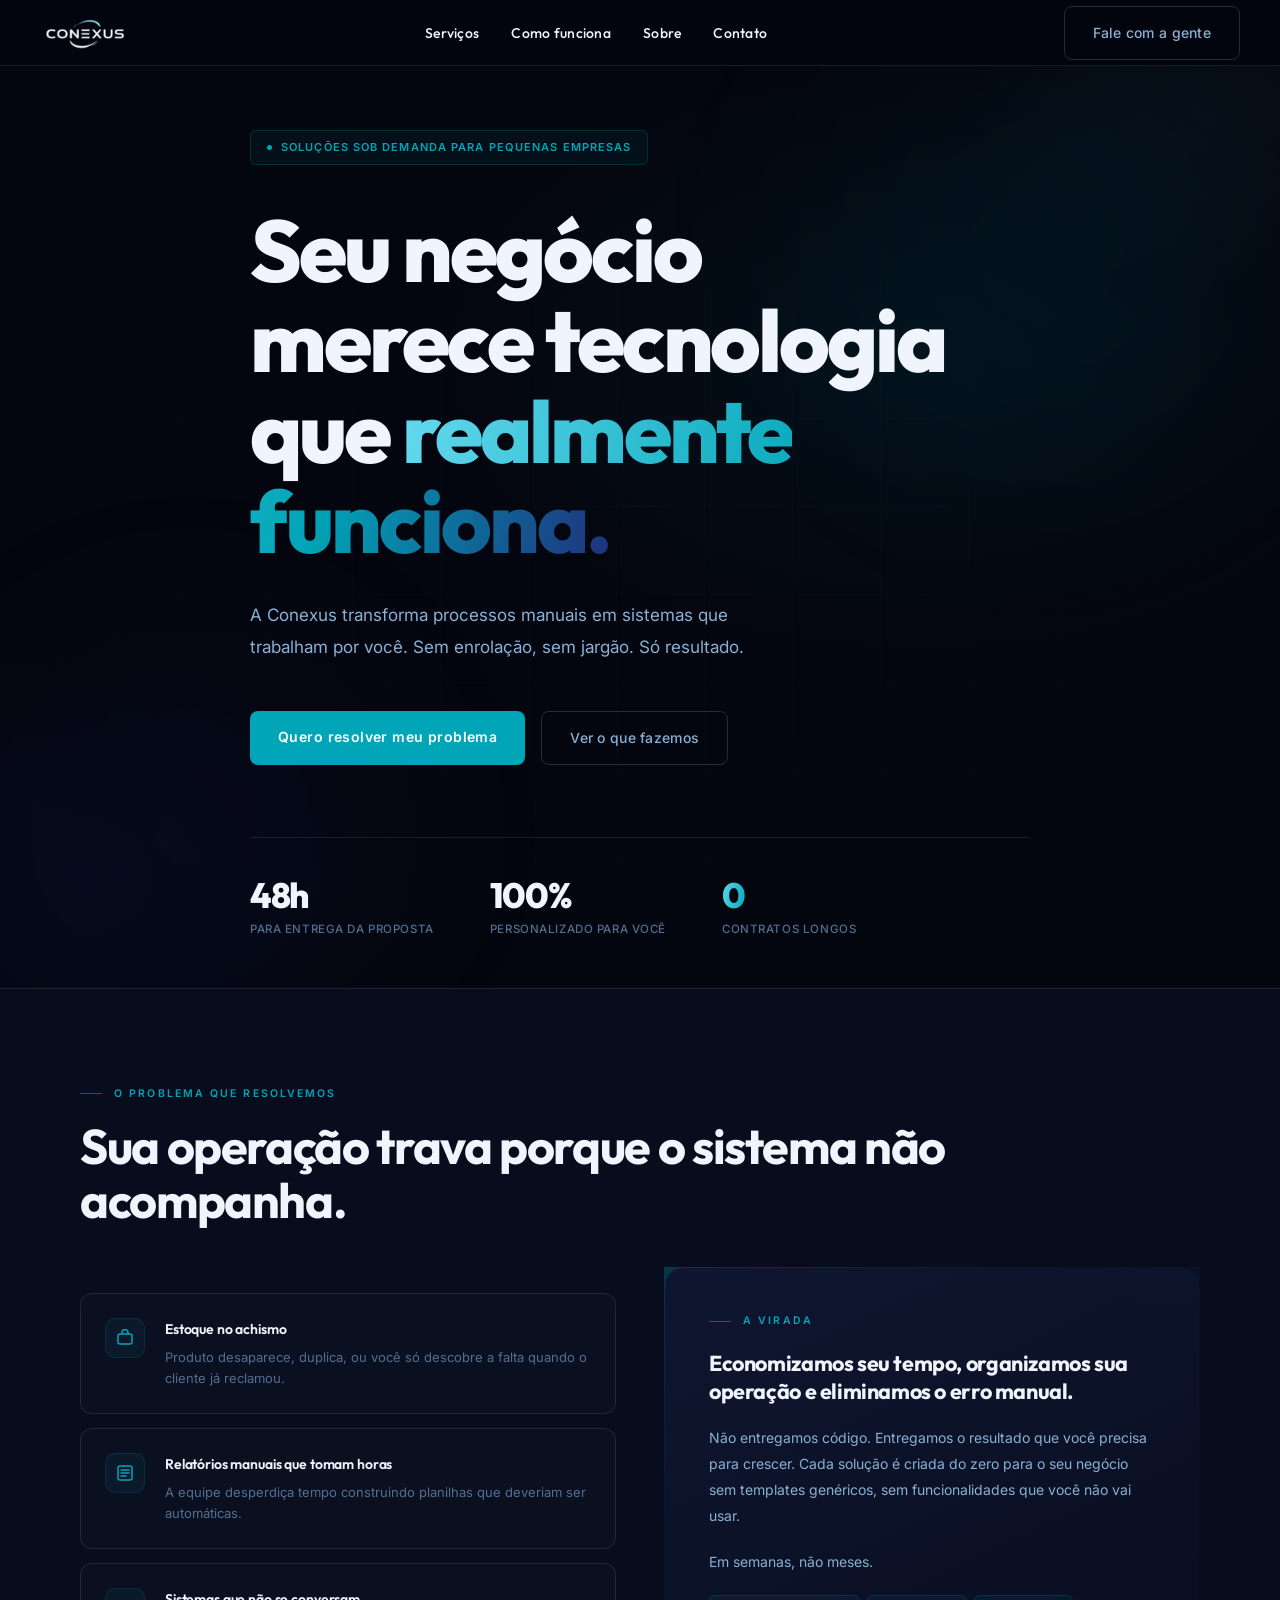
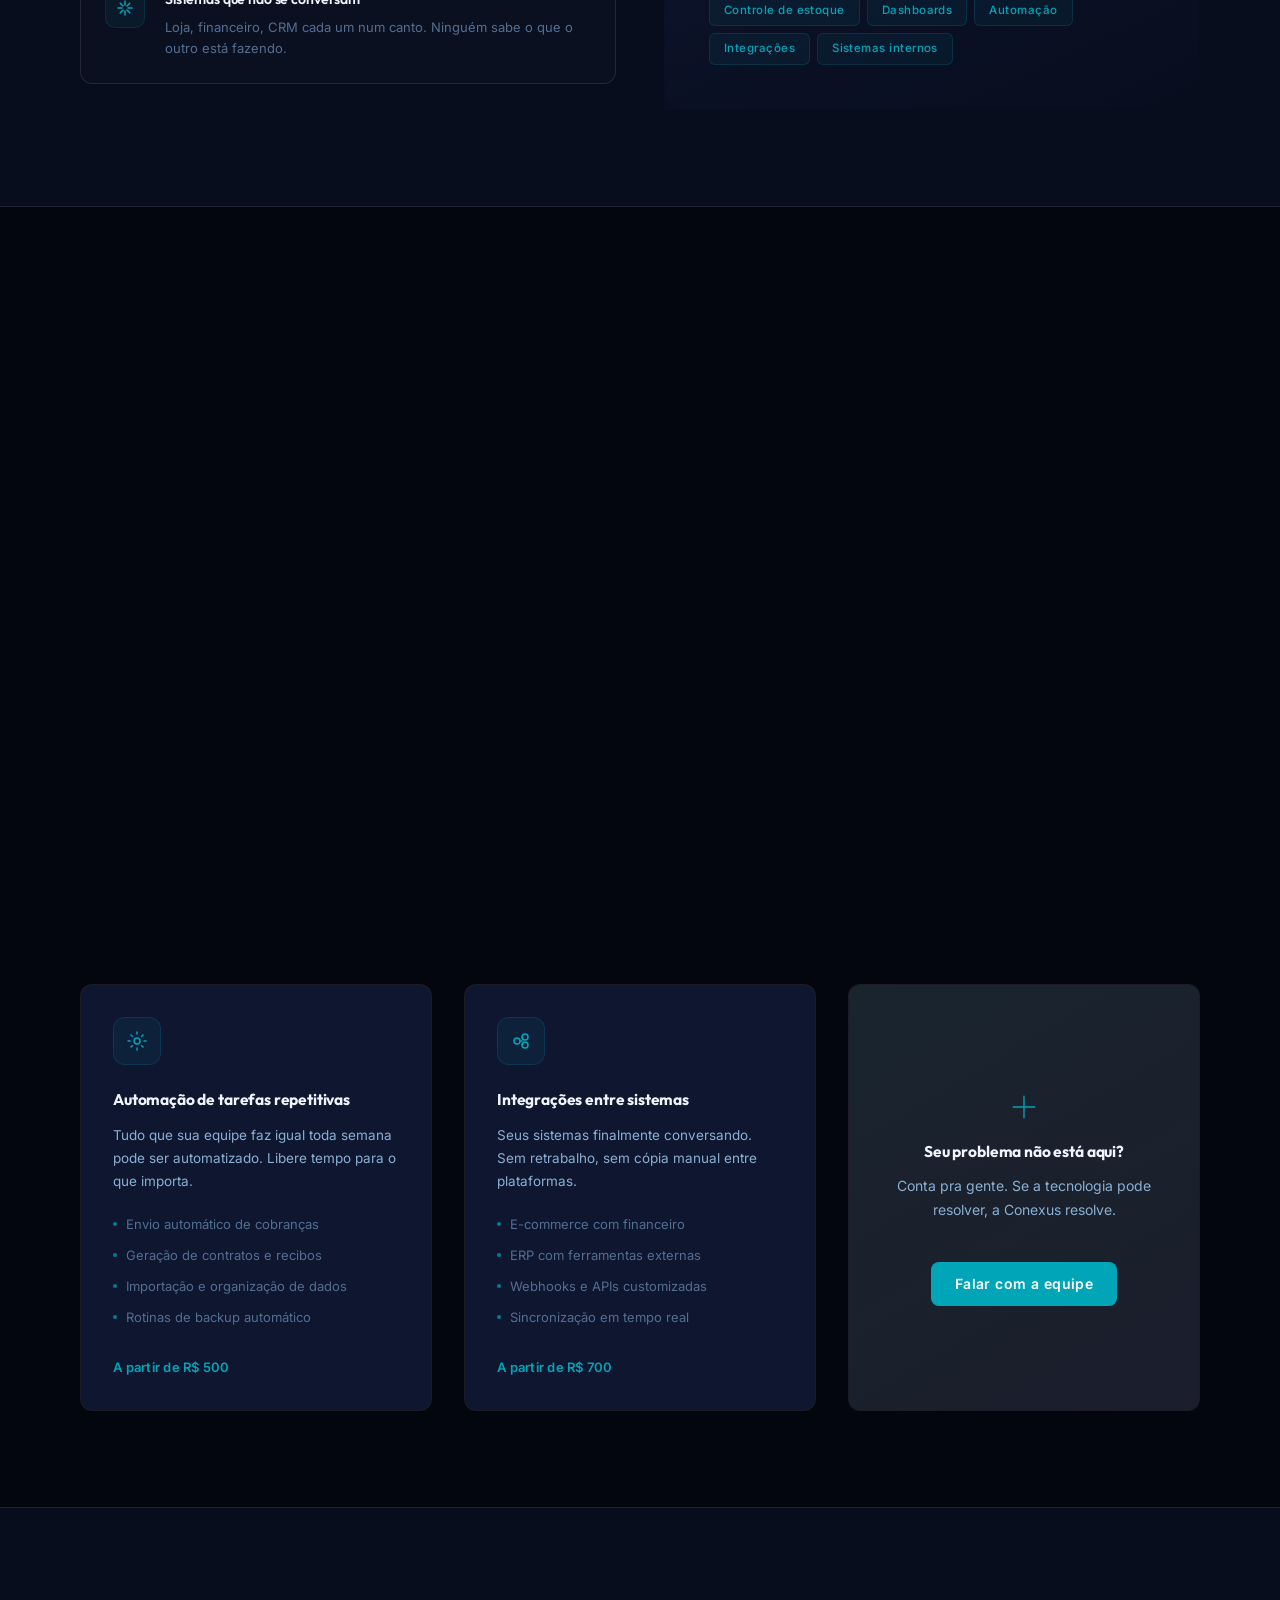
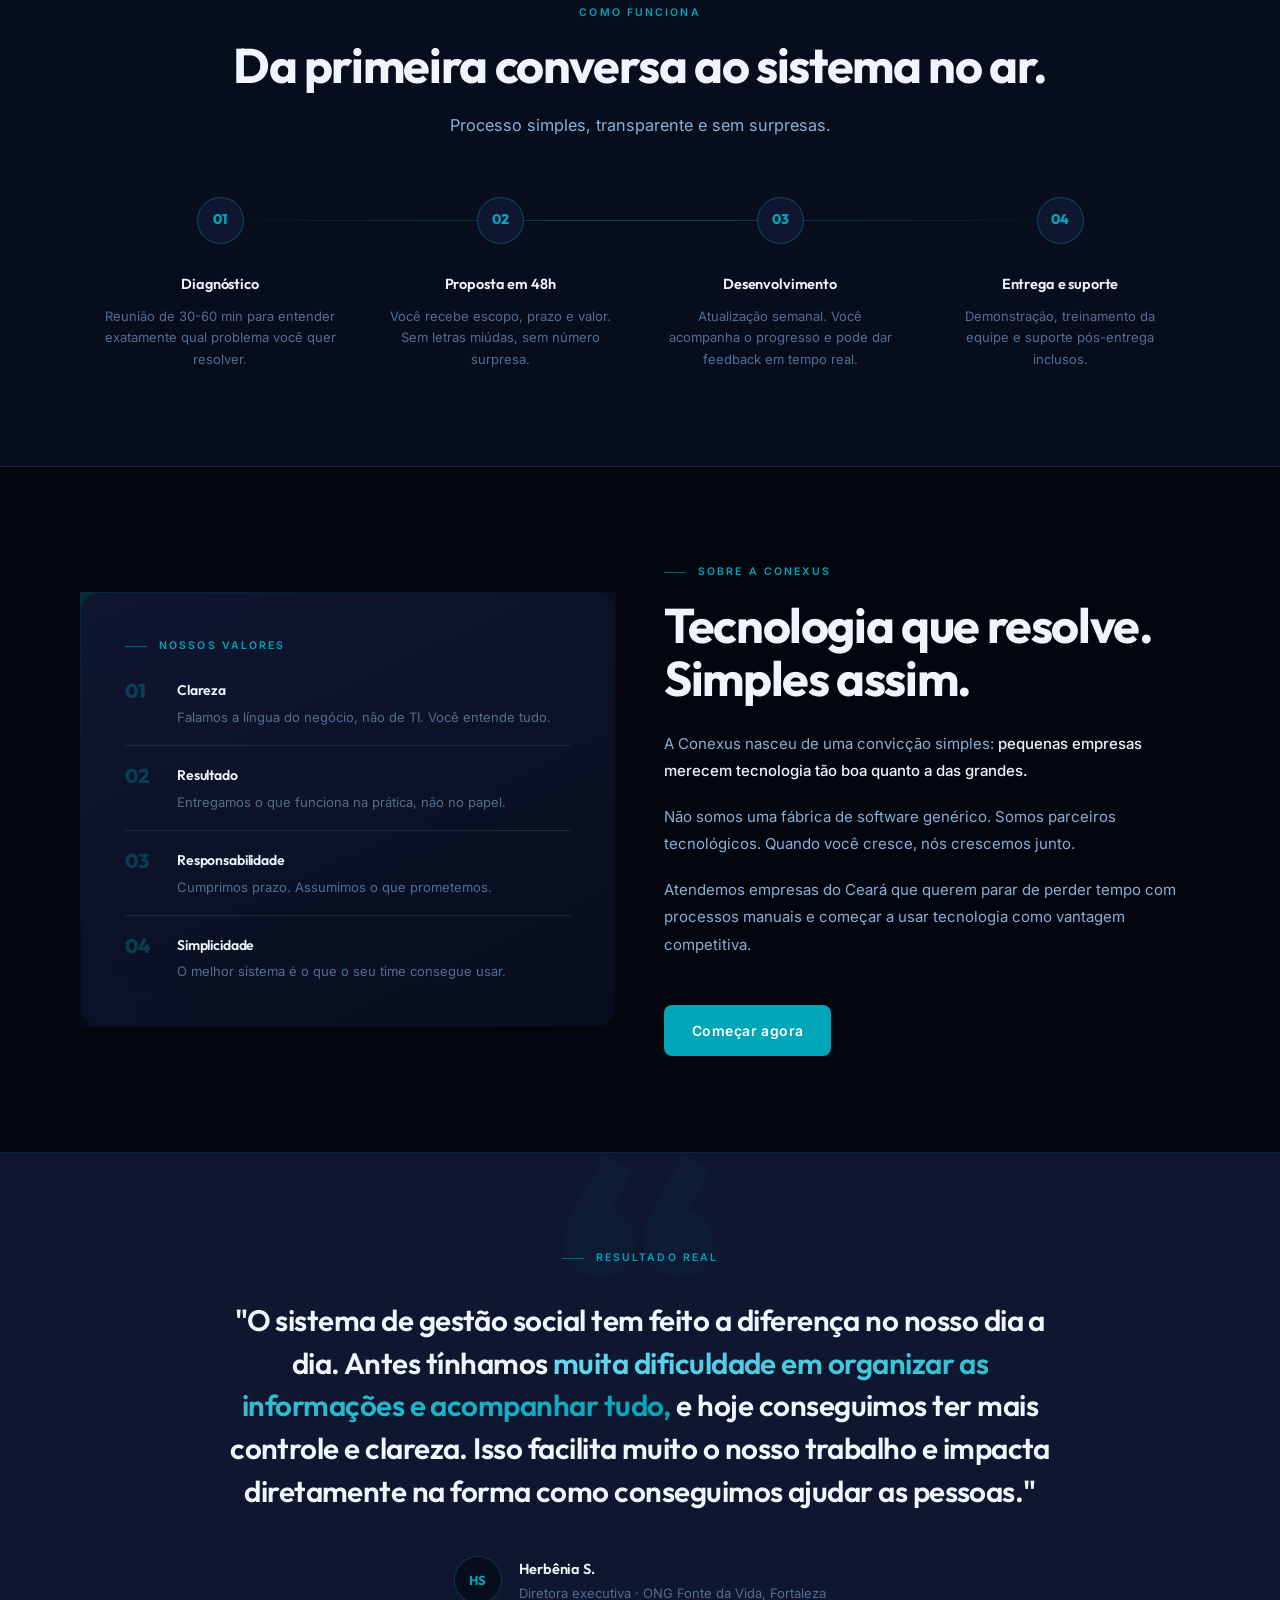
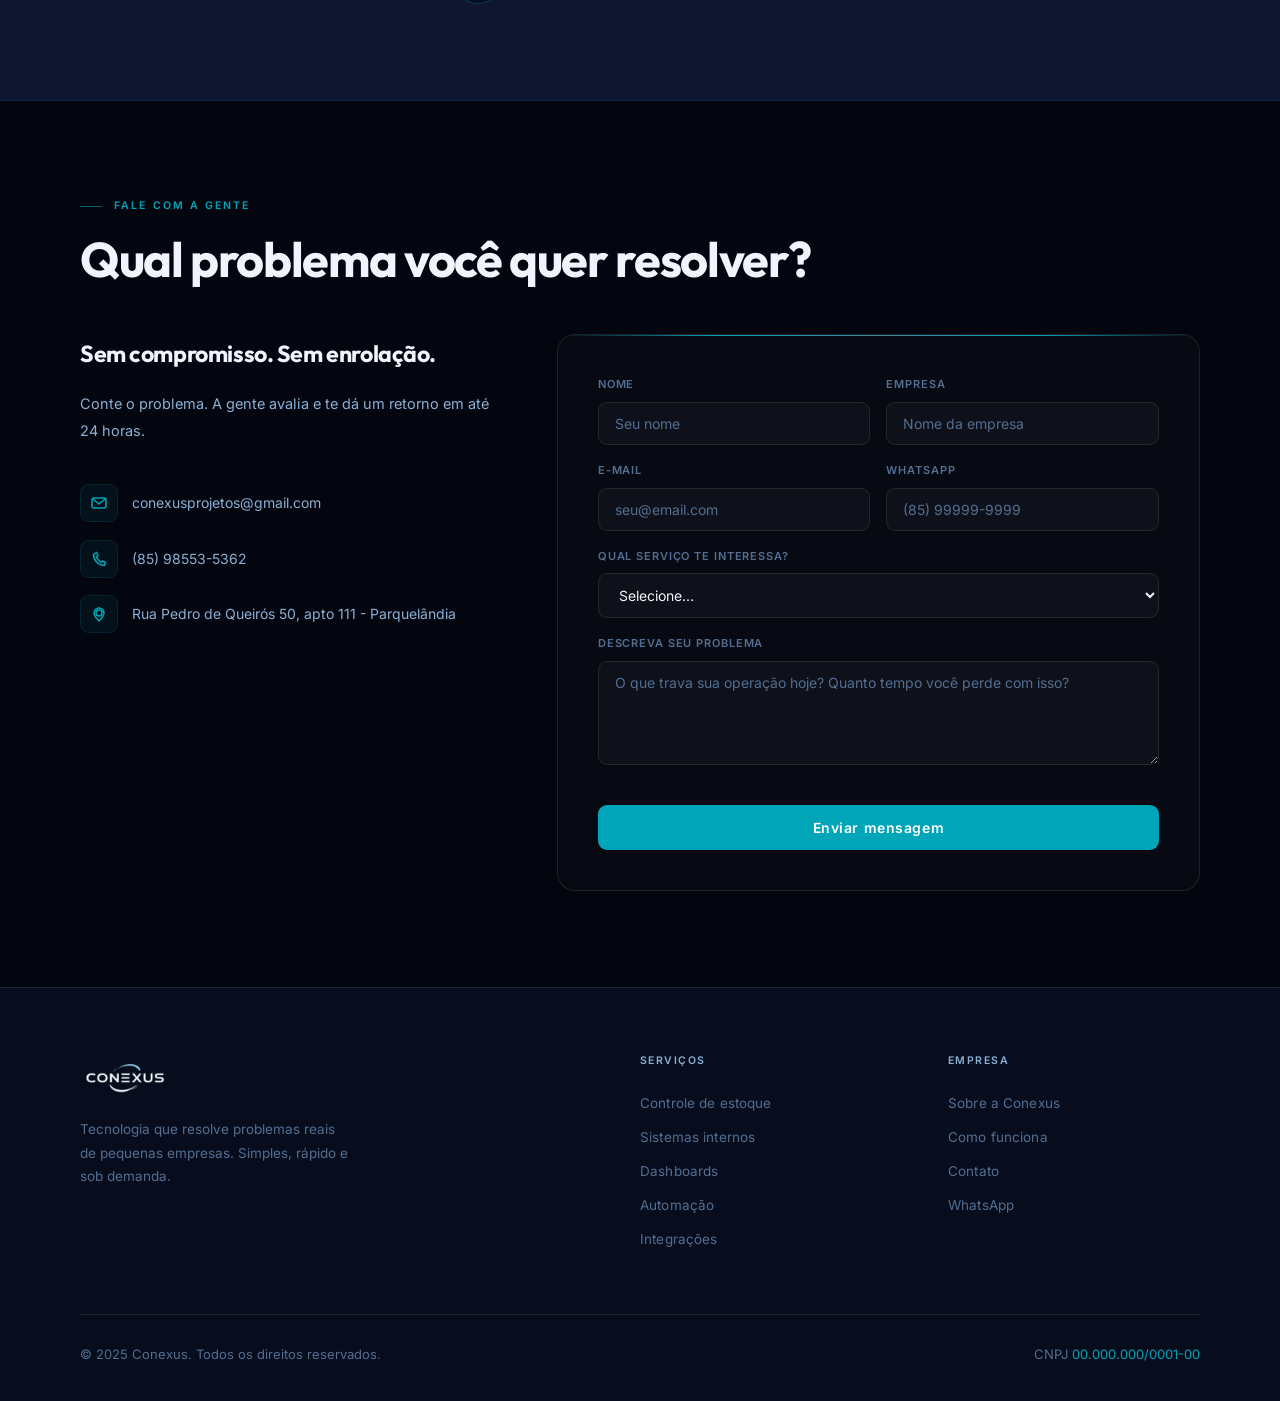
==== commit aa9c5ddc: "fix: email fix" ====
--- a/index.html
+++ b/index.html
@@ -144,7 +144,7 @@
     <div class="ct-grid">
       <div class="reveal">
         <div class="ct-info"><h3>Sem compromisso. Sem enrolação.</h3><p>Conte o problema. A gente avalia e te dá um retorno em até 24 horas.</p></div>
-        <div class="ct-item"><div class="ct-ico"><svg width="16" height="16" viewBox="0 0 16 16" fill="none" stroke="#00A5B7" stroke-width="1.5" stroke-linecap="round"><path d="M2 4l6 5 6-5"/><rect x="1" y="3" width="14" height="10" rx="2"/></svg></div><a href="/cdn-cgi/l/email-protection" class="__cf_email__" data-cfemail="4a2925242f323f393a3825202f3e25390a2d272b232664292527">[email&#160;protected]</a></div>
+        <div class="ct-item"><div class="ct-ico"><svg width="16" height="16" viewBox="0 0 16 16" fill="none" stroke="#00A5B7" stroke-width="1.5" stroke-linecap="round"><path d="M2 4l6 5 6-5"/><rect x="1" y="3" width="14" height="10" rx="2"/></svg></div>conexusprojetos@gmail.com</div>
         <div class="ct-item"><div class="ct-ico"><svg width="16" height="16" viewBox="0 0 16 16" fill="none" stroke="#00A5B7" stroke-width="1.5" stroke-linecap="round"><path d="M2.5 3.5c0 6.075 4.925 11 11 11l1-3-3-1.5-1.5 1.5C8.5 10 6 7.5 5.5 6L7 4.5 5.5 1.5z"/></svg></div>(85) 98553-5362</div>
         <div class="ct-item"><div class="ct-ico"><svg width="16" height="16" viewBox="0 0 16 16" fill="none" stroke="#00A5B7" stroke-width="1.5" stroke-linecap="round"><circle cx="8" cy="7" r="3"/><path d="M8 2a5 5 0 0 0-5 5c0 3 5 8 5 8s5-5 5-8a5 5 0 0 0-5-5z"/></svg></div>Rua Pedro de Queirós 50,  apto 111 - Parquelândia</div>
       </div>
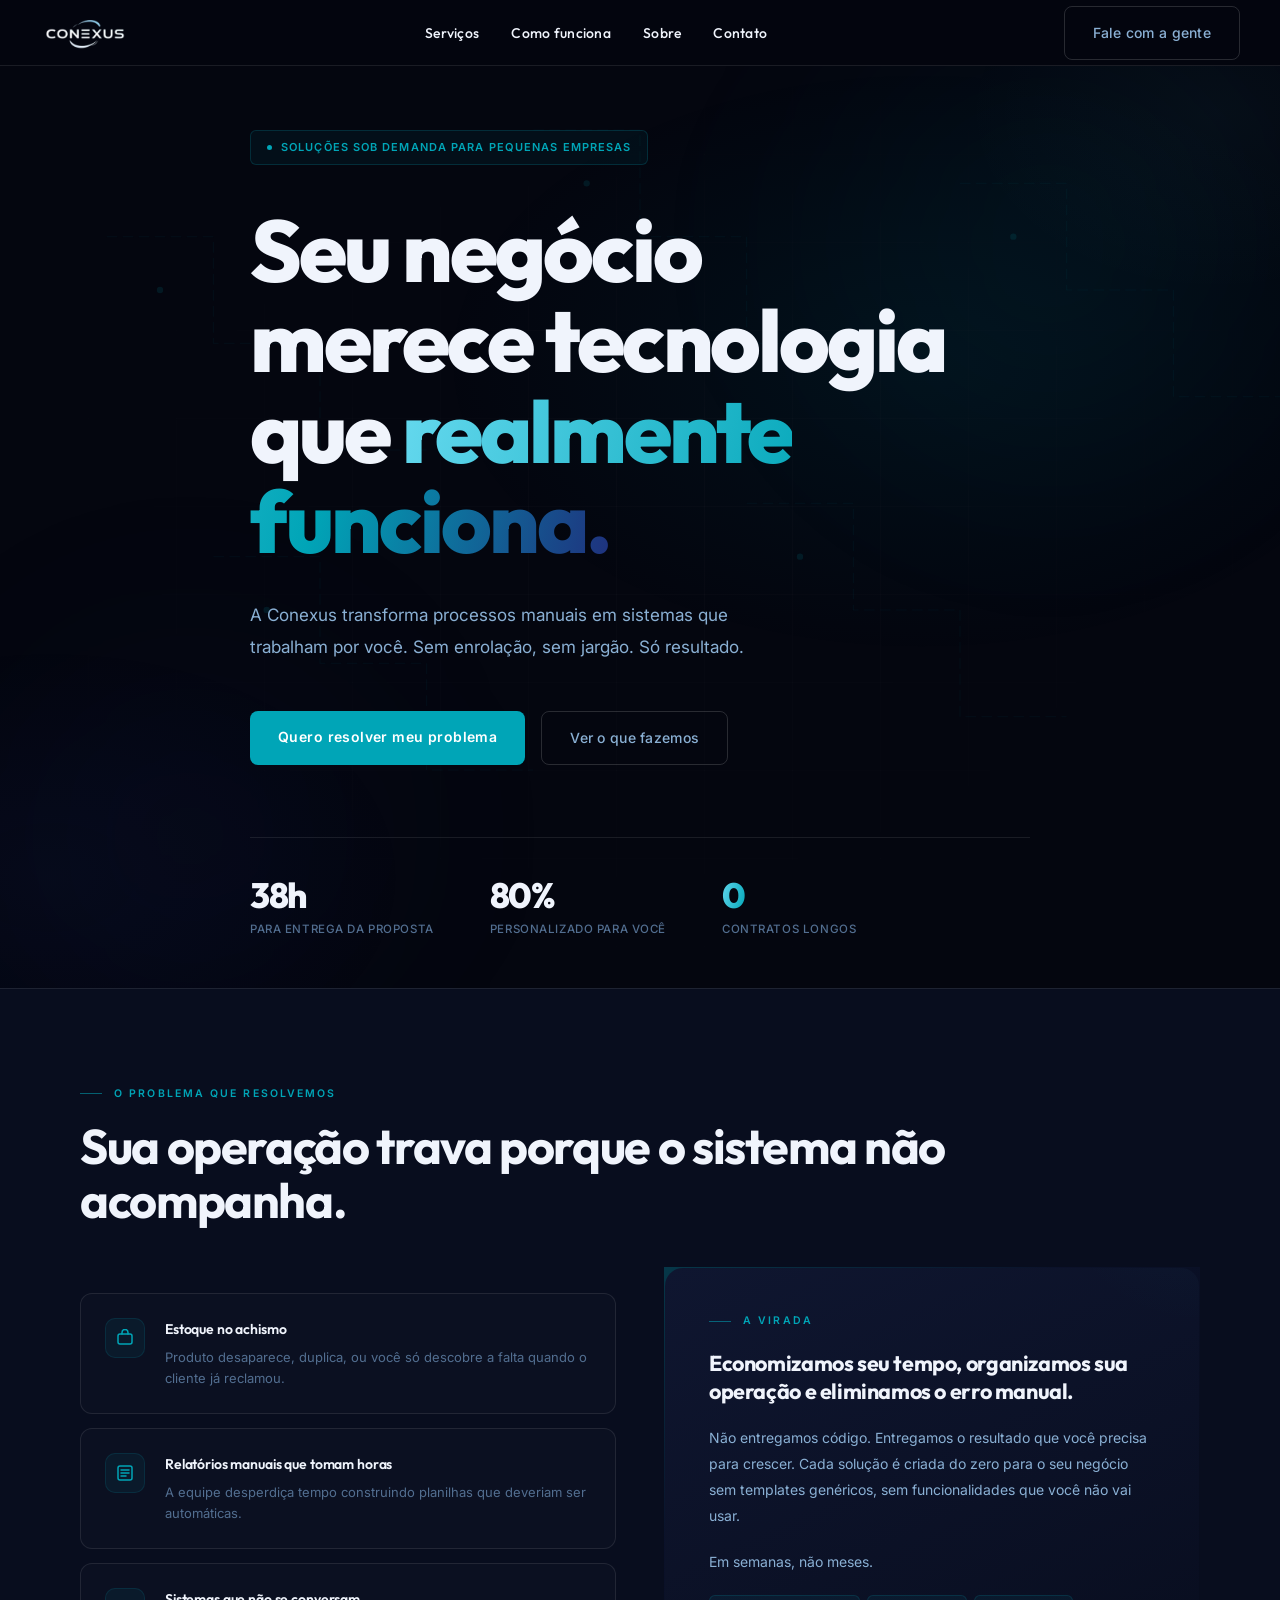
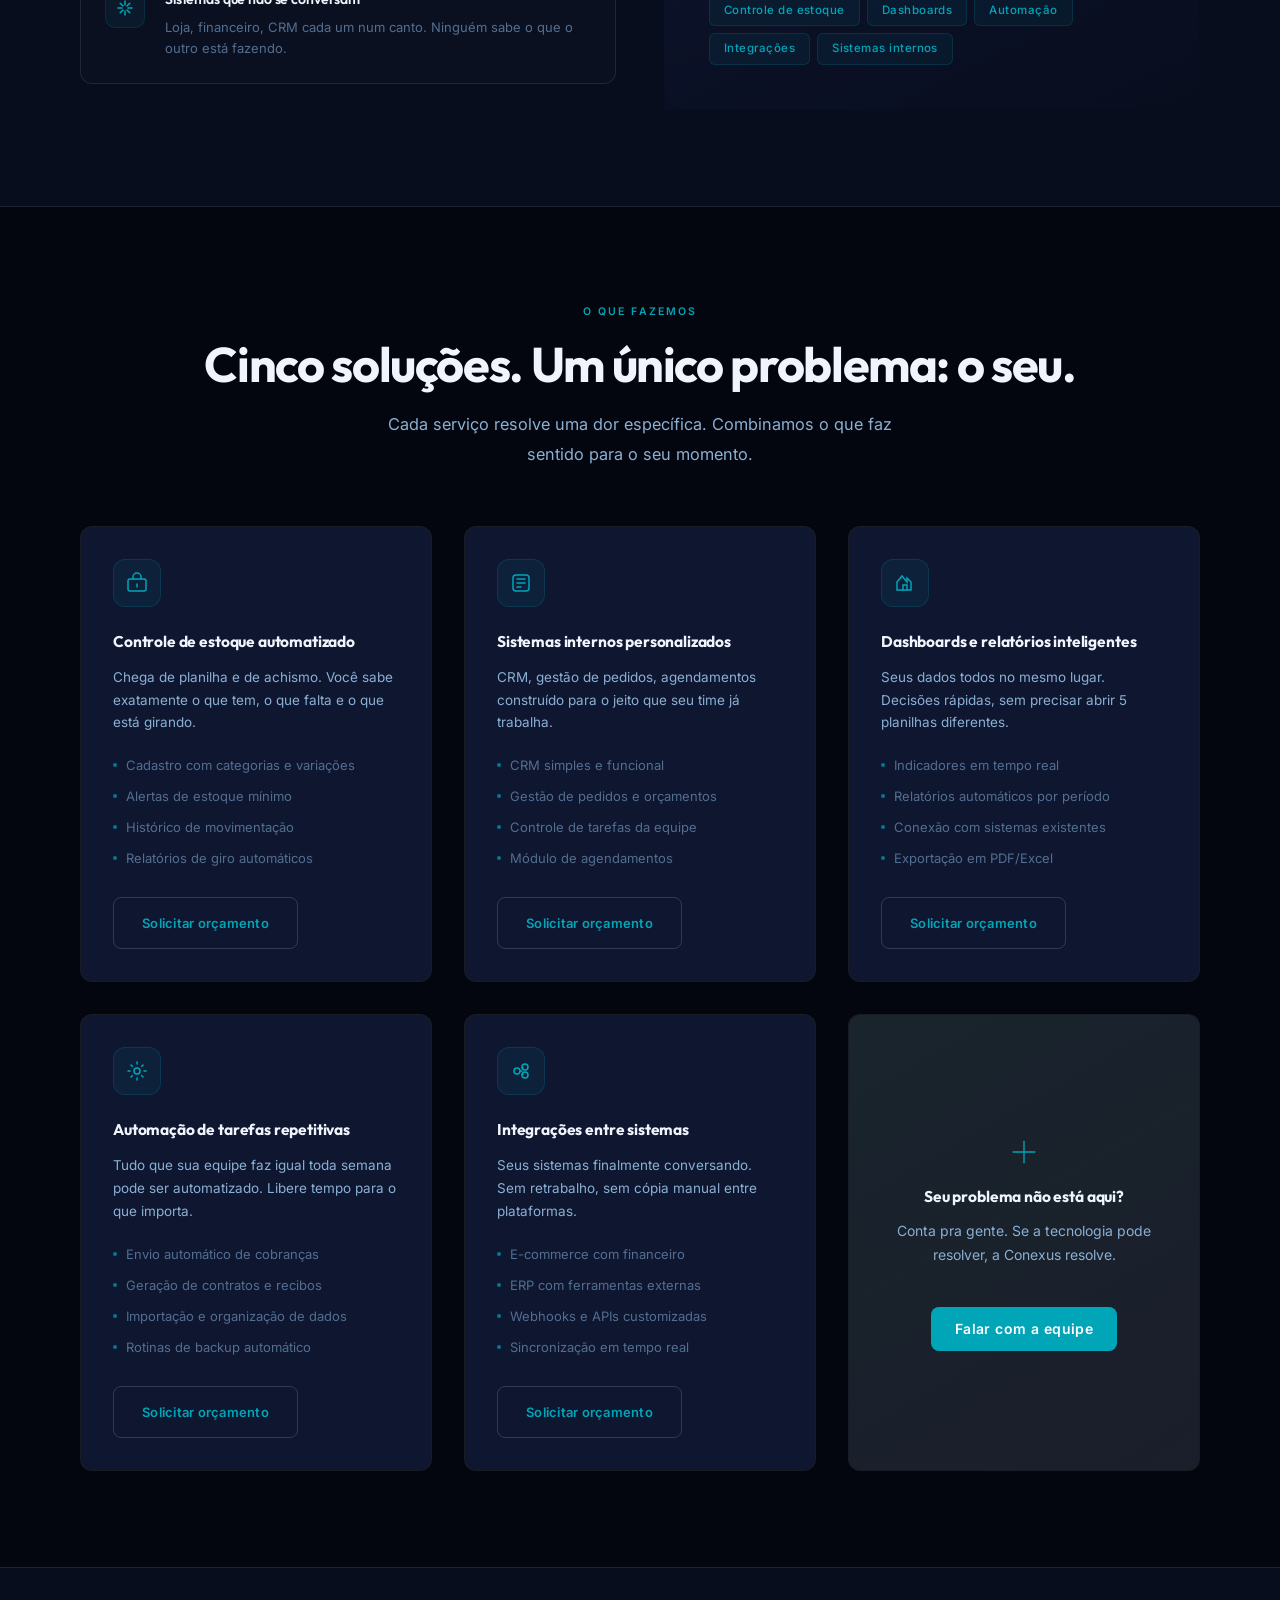
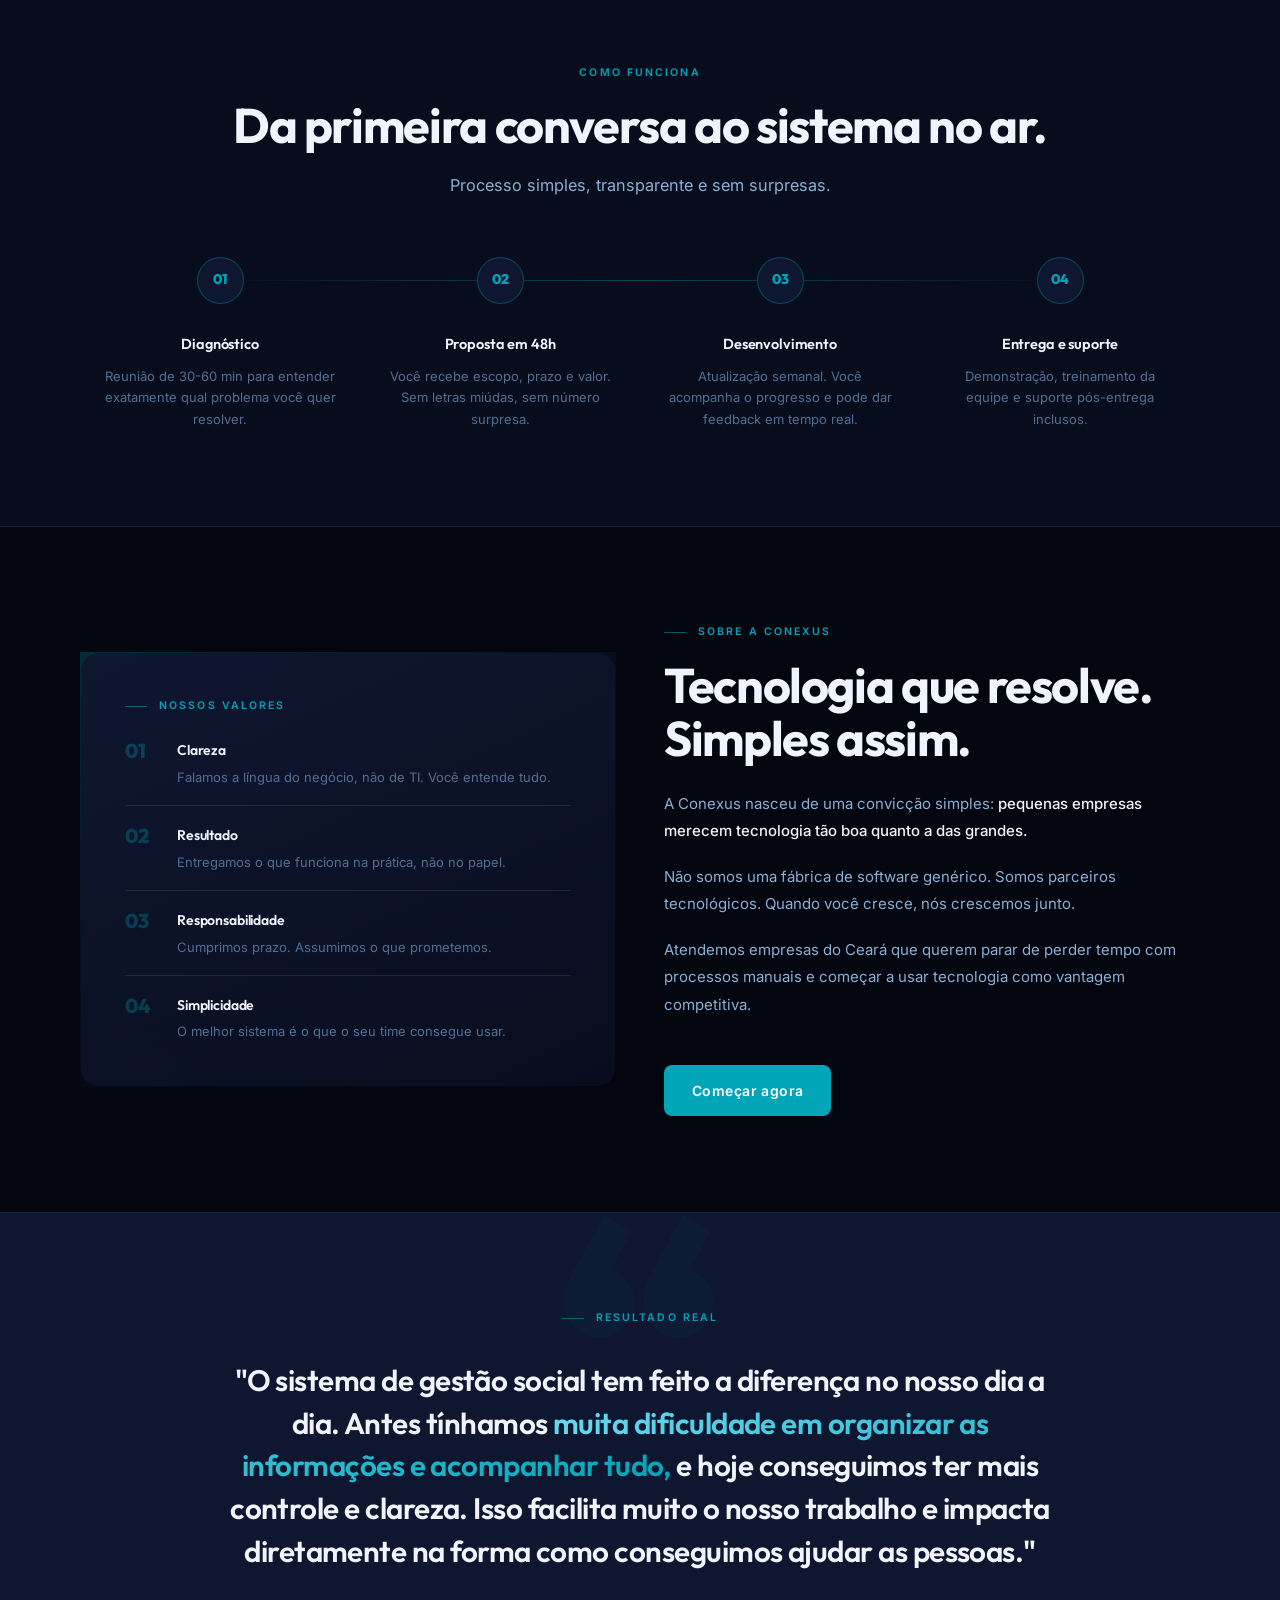
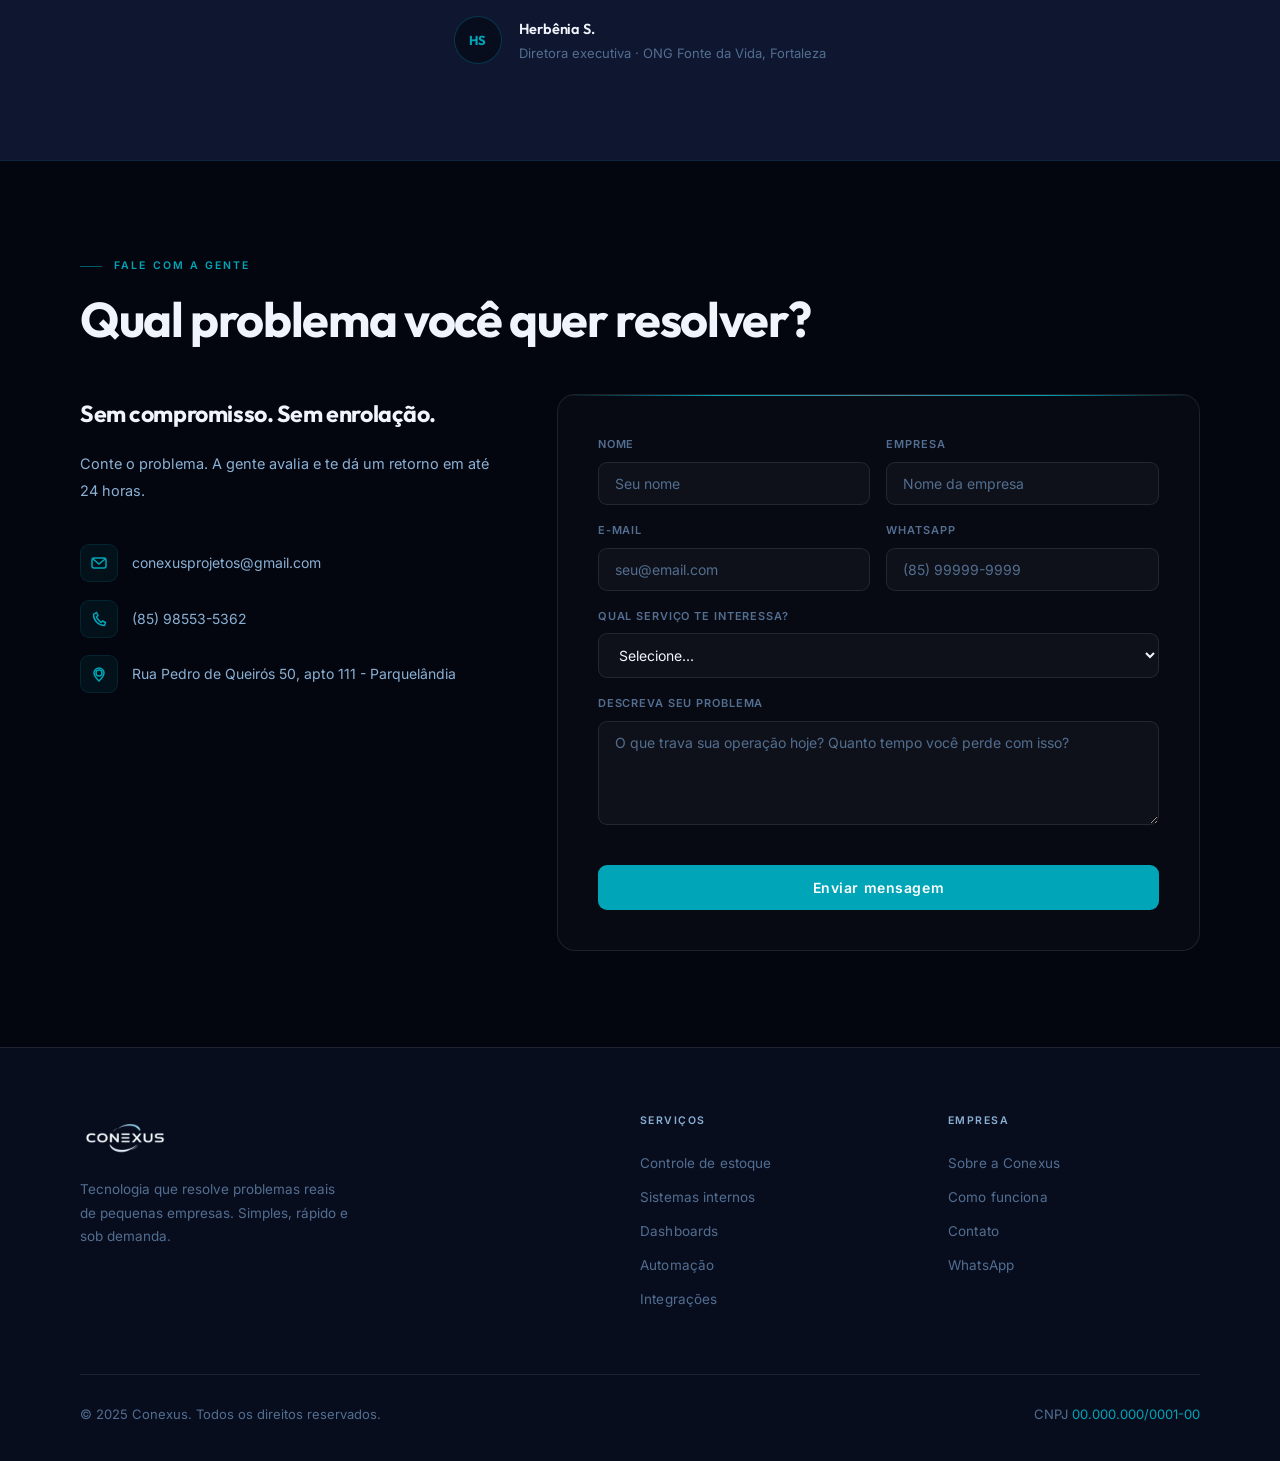
==== commit e24c4741: "update: fx" ====
--- a/index.html
+++ b/index.html
@@ -10,6 +10,26 @@
 <link href="https://fonts.googleapis.com/css2?family=Outfit:wght@300;400;500;600;700;800;900&family=Inter:wght@300;400;500;600&display=swap" rel="stylesheet">
 </head>
 <body>
+<div id="circuit-bg">
+  <svg viewBox="0 0 1200 800" xmlns="http://www.w3.org/2000/svg">
+    <defs>
+      <style>
+        .circuit-path { stroke: rgba(0,165,183,0.15); stroke-width: 1; fill: none; stroke-dasharray: 10 5; animation: circuit-flow 8s linear infinite; }
+        @keyframes circuit-flow { 0% { stroke-dashoffset: 0; } 100% { stroke-dashoffset: -15; } }
+      </style>
+    </defs>
+    <path class="circuit-path" d="M100 200 L200 200 L200 300 L300 300 L300 400 L400 400"/>
+    <path class="circuit-path" d="M500 100 L600 100 L600 200 L700 200 L700 300 L800 300"/>
+    <path class="circuit-path" d="M900 150 L1000 150 L1000 250 L1100 250 L1100 350 L1200 350"/>
+    <path class="circuit-path" d="M200 500 L300 500 L300 600 L400 600 L400 700 L500 700"/>
+    <path class="circuit-path" d="M700 450 L800 450 L800 550 L900 550 L900 650 L1000 650"/>
+    <circle cx="150" cy="250" r="3" fill="rgba(0,165,183,0.3)" class="circuit-node"/>
+    <circle cx="550" cy="150" r="3" fill="rgba(0,165,183,0.3)" class="circuit-node"/>
+    <circle cx="950" cy="200" r="3" fill="rgba(0,165,183,0.3)" class="circuit-node"/>
+    <circle cx="250" cy="550" r="3" fill="rgba(0,165,183,0.3)" class="circuit-node"/>
+    <circle cx="750" cy="500" r="3" fill="rgba(0,165,183,0.3)" class="circuit-node"/>
+  </svg>
+</div>
 
 <nav>
   <div class="nav-inner">
@@ -81,11 +101,11 @@
   <div class="container">
     <div class="srv-head reveal"><div class="s-label">O que fazemos</div><h2 class="s-title">Cinco soluções. Um único problema: o seu.</h2><p class="s-sub">Cada serviço resolve uma dor específica. Combinamos o que faz sentido para o seu momento.</p></div>
     <div class="srv-grid">
-      <div class="srv-card reveal"><div class="srv-inner"><div class="srv-ico"><svg width="22" height="22" viewBox="0 0 22 22" fill="none" stroke="#00A5B7" stroke-width="1.5" stroke-linecap="round"><rect x="2" y="7" width="18" height="12" rx="2"/><path d="M7 7V5a4 4 0 0 1 8 0v2"/><path d="M11 12v3"/></svg></div><h3>Controle de estoque automatizado</h3><p>Chega de planilha e de achismo. Você sabe exatamente o que tem, o que falta e o que está girando.</p><ul class="srv-feats"><li>Cadastro com categorias e variações</li><li>Alertas de estoque mínimo</li><li>Histórico de movimentação</li><li>Relatórios de giro automáticos</li></ul><div class="srv-price">A partir de R$ 800</div></div></div>
-      <div class="srv-card reveal"><div class="srv-inner"><div class="srv-ico"><svg width="22" height="22" viewBox="0 0 22 22" fill="none" stroke="#00A5B7" stroke-width="1.5" stroke-linecap="round"><rect x="3" y="3" width="16" height="16" rx="3"/><path d="M7 11h8M7 7h8M7 15h4"/></svg></div><h3>Sistemas internos personalizados</h3><p>CRM, gestão de pedidos, agendamentos construído para o jeito que seu time já trabalha.</p><ul class="srv-feats"><li>CRM simples e funcional</li><li>Gestão de pedidos e orçamentos</li><li>Controle de tarefas da equipe</li><li>Módulo de agendamentos</li></ul><div class="srv-price">A partir de R$ 1.200</div></div></div>
-      <div class="srv-card reveal"><div class="srv-inner"><div class="srv-ico"><svg width="22" height="22" viewBox="0 0 22 22" fill="none" stroke="#00A5B7" stroke-width="1.5" stroke-linecap="round"><path d="M3 18V10l5-6 5 6V6l4 4v8H3z"/><path d="M9 18v-5h4v5"/></svg></div><h3>Dashboards e relatórios inteligentes</h3><p>Seus dados todos no mesmo lugar. Decisões rápidas, sem precisar abrir 5 planilhas diferentes.</p><ul class="srv-feats"><li>Indicadores em tempo real</li><li>Relatórios automáticos por período</li><li>Conexão com sistemas existentes</li><li>Exportação em PDF/Excel</li></ul><div class="srv-price">A partir de R$ 600</div></div></div>
-      <div class="srv-card reveal"><div class="srv-inner"><div class="srv-ico"><svg width="22" height="22" viewBox="0 0 22 22" fill="none" stroke="#00A5B7" stroke-width="1.5" stroke-linecap="round"><circle cx="11" cy="11" r="3"/><path d="M11 4V2M11 20v-2M4 11H2M20 11h-2M6.34 6.34 4.93 4.93M17.07 17.07l-1.41-1.41M6.34 15.66l-1.41 1.41M17.07 4.93l-1.41 1.41"/></svg></div><h3>Automação de tarefas repetitivas</h3><p>Tudo que sua equipe faz igual toda semana pode ser automatizado. Libere tempo para o que importa.</p><ul class="srv-feats"><li>Envio automático de cobranças</li><li>Geração de contratos e recibos</li><li>Importação e organização de dados</li><li>Rotinas de backup automático</li></ul><div class="srv-price">A partir de R$ 500</div></div></div>
-      <div class="srv-card reveal"><div class="srv-inner"><div class="srv-ico"><svg width="22" height="22" viewBox="0 0 22 22" fill="none" stroke="#00A5B7" stroke-width="1.5" stroke-linecap="round"><circle cx="7" cy="11" r="3"/><circle cx="15" cy="7" r="3"/><circle cx="15" cy="15" r="3"/><path d="M10 11h2M12 7.5l1 .5M12 14.5l1-.5"/></svg></div><h3>Integrações entre sistemas</h3><p>Seus sistemas finalmente conversando. Sem retrabalho, sem cópia manual entre plataformas.</p><ul class="srv-feats"><li>E-commerce com financeiro</li><li>ERP com ferramentas externas</li><li>Webhooks e APIs customizadas</li><li>Sincronização em tempo real</li></ul><div class="srv-price">A partir de R$ 700</div></div></div>
+      <div class="srv-card reveal"><div class="srv-inner"><div class="srv-ico"><svg width="22" height="22" viewBox="0 0 22 22" fill="none" stroke="#00A5B7" stroke-width="1.5" stroke-linecap="round"><rect x="2" y="7" width="18" height="12" rx="2"/><path d="M7 7V5a4 4 0 0 1 8 0v2"/><path d="M11 12v3"/></svg></div><h3>Controle de estoque automatizado</h3><p>Chega de planilha e de achismo. Você sabe exatamente o que tem, o que falta e o que está girando.</p><ul class="srv-feats"><li>Cadastro com categorias e variações</li><li>Alertas de estoque mínimo</li><li>Histórico de movimentação</li><li>Relatórios de giro automáticos</li></ul><a href="#contato" class="btn-o srv-price">Solicitar orçamento</a></div></div>
+      <div class="srv-card reveal"><div class="srv-inner"><div class="srv-ico"><svg width="22" height="22" viewBox="0 0 22 22" fill="none" stroke="#00A5B7" stroke-width="1.5" stroke-linecap="round"><rect x="3" y="3" width="16" height="16" rx="3"/><path d="M7 11h8M7 7h8M7 15h4"/></svg></div><h3>Sistemas internos personalizados</h3><p>CRM, gestão de pedidos, agendamentos construído para o jeito que seu time já trabalha.</p><ul class="srv-feats"><li>CRM simples e funcional</li><li>Gestão de pedidos e orçamentos</li><li>Controle de tarefas da equipe</li><li>Módulo de agendamentos</li></ul><a href="#contato" class="btn-o srv-price">Solicitar orçamento</a></div></div>
+      <div class="srv-card reveal"><div class="srv-inner"><div class="srv-ico"><svg width="22" height="22" viewBox="0 0 22 22" fill="none" stroke="#00A5B7" stroke-width="1.5" stroke-linecap="round"><path d="M3 18V10l5-6 5 6V6l4 4v8H3z"/><path d="M9 18v-5h4v5"/></svg></div><h3>Dashboards e relatórios inteligentes</h3><p>Seus dados todos no mesmo lugar. Decisões rápidas, sem precisar abrir 5 planilhas diferentes.</p><ul class="srv-feats"><li>Indicadores em tempo real</li><li>Relatórios automáticos por período</li><li>Conexão com sistemas existentes</li><li>Exportação em PDF/Excel</li></ul><a href="#contato" class="btn-o srv-price">Solicitar orçamento</a></div></div>
+      <div class="srv-card reveal"><div class="srv-inner"><div class="srv-ico"><svg width="22" height="22" viewBox="0 0 22 22" fill="none" stroke="#00A5B7" stroke-width="1.5" stroke-linecap="round"><circle cx="11" cy="11" r="3"/><path d="M11 4V2M11 20v-2M4 11H2M20 11h-2M6.34 6.34 4.93 4.93M17.07 17.07l-1.41-1.41M6.34 15.66l-1.41 1.41M17.07 4.93l-1.41 1.41"/></svg></div><h3>Automação de tarefas repetitivas</h3><p>Tudo que sua equipe faz igual toda semana pode ser automatizado. Libere tempo para o que importa.</p><ul class="srv-feats"><li>Envio automático de cobranças</li><li>Geração de contratos e recibos</li><li>Importação e organização de dados</li><li>Rotinas de backup automático</li></ul><a href="#contato" class="btn-o srv-price">Solicitar orçamento</a></div></div>
+      <div class="srv-card reveal"><div class="srv-inner"><div class="srv-ico"><svg width="22" height="22" viewBox="0 0 22 22" fill="none" stroke="#00A5B7" stroke-width="1.5" stroke-linecap="round"><circle cx="7" cy="11" r="3"/><circle cx="15" cy="7" r="3"/><circle cx="15" cy="15" r="3"/><path d="M10 11h2M12 7.5l1 .5M12 14.5l1-.5"/></svg></div><h3>Integrações entre sistemas</h3><p>Seus sistemas finalmente conversando. Sem retrabalho, sem cópia manual entre plataformas.</p><ul class="srv-feats"><li>E-commerce com financeiro</li><li>ERP com ferramentas externas</li><li>Webhooks e APIs customizadas</li><li>Sincronização em tempo real</li></ul><a href="#contato" class="btn-o srv-price">Solicitar orçamento</a></div></div>
       <div class="srv-card srv-cta reveal"><div class="srv-inner"><svg width="36" height="36" viewBox="0 0 40 40" fill="none" stroke="#00A5B7" stroke-width="1.5" stroke-linecap="round"><path d="M20 8v24M8 20h24"/></svg><h3 style="margin-top:1rem;margin-bottom:.75rem;">Seu problema não está aqui?</h3><p style="font-size:14px;color:var(--tx2)">Conta pra gente. Se a tecnologia pode resolver, a Conexus resolve.</p><a href="#contato" class="btn-p" style="margin-top:1.25rem;font-size:14px;padding:10px 24px">Falar com a equipe</a></div></div>
     </div>
   </div>
--- a/css/style.css
+++ b/css/style.css
@@ -22,6 +22,10 @@
 }
 html{scroll-behavior:smooth}
 body{font-family:var(--fb);background:var(--bg9);color:var(--tx1);font-size:16px;line-height:1.7;-webkit-font-smoothing:antialiased;overflow-x:hidden}
+#circuit-bg{position:fixed;top:0;left:0;width:100%;height:100%;z-index:-1;pointer-events:none}
+#circuit-bg svg{width:100%;height:100%;opacity:0.4}
+.circuit-node{animation: node-pulse 4s ease-in-out infinite}
+@keyframes node-pulse{0%,100%{opacity:0.3;transform:scale(1)}50%{opacity:0.8;transform:scale(1.2)}}
 .container{max-width:var(--max);margin:0 auto;padding:0 var(--gutter)}
 
 /* NAV */
@@ -240,4 +244,13 @@
 /* RESPONSIVE */
 @media(max-width:960px){.srv-grid{grid-template-columns:1fr 1fr}.proc-steps{grid-template-columns:1fr 1fr;gap:2.5rem}.proc-steps::before{display:none}.sobre-grid,.prob-grid,.ct-grid{grid-template-columns:1fr}.ft-grid{grid-template-columns:1fr 1fr}.f-row{grid-template-columns:1fr}.srv-card:hover{transform:translateY(-3px)}}
 @media(max-width:960px){.nav-links{gap:1.5rem}.nav-cta{padding:8px 16px;font-size:11px}.srv-grid{grid-template-columns:1fr 1fr}.proc-steps{grid-template-columns:1fr 1fr;gap:2.5rem}.proc-steps::before{display:none}.sobre-grid,.prob-grid,.ct-grid{grid-template-columns:1fr}.ft-grid{grid-template-columns:1fr 1fr}.f-row{grid-template-columns:1fr}.srv-card:hover{transform:translateY(-3px)}}
-@media(max-width:600px){.nav-links{display:none}.nav-toggle{display:flex}.nav-inner{gap:1rem}.nav-cta{display:none}.nav-menu{padding:5.5rem 1.5rem 2rem}.nav-menu.open{display:flex}.hero-stats{flex-direction:column;gap:1.75rem}.srv-grid{grid-template-columns:1fr}.ft-grid{grid-template-columns:1fr}.srv-card:hover{transform:none}}+@media(max-width:600px){.nav-links{display:none}.nav-toggle{display:flex}.nav-inner{gap:1rem}.nav-cta{display:none}.nav-menu{padding:5.5rem 1.5rem 2rem}.nav-menu.open{display:flex}.hero-stats{flex-direction:column;gap:1.75rem}.srv-grid{grid-template-columns:1fr}.ft-grid{grid-template-columns:1fr}.srv-card:hover{transform:none}
+  body{background:radial-gradient(circle at top center,rgba(0,165,183,.08),transparent 35%),radial-gradient(circle at bottom right,rgba(102,217,239,.05),transparent 35%),var(--bg9)}
+  #hero{background:linear-gradient(180deg,rgba(4,6,15,.96),rgba(16,24,44,.98))}
+  .hero-mesh{background:radial-gradient(ellipse 85% 70% at 70% 18%,rgba(0,165,183,.12) 0%,transparent 58%),radial-gradient(ellipse 45% 45% at 12% 85%,rgba(31,48,125,.14) 0%,transparent 55%),radial-gradient(ellipse 40% 40% at 90% 8%,rgba(102,217,239,.08) 0%,transparent 62%)}
+  .hero-grid{background-image:linear-gradient(rgba(255,255,255,.03) 1px,transparent 1px),linear-gradient(90deg,rgba(255,255,255,.03) 1px,transparent 1px);background-size:60px 60px}
+  .hero-orb1{background:radial-gradient(circle,rgba(0,165,183,.1) 0%,transparent 68%)}
+  .hero-orb2{background:radial-gradient(circle,rgba(31,48,125,.12) 0%,transparent 68%)}
+  #problema,#processo,footer{background:rgba(15,22,45,.96);border-top-color:rgba(255,255,255,.08);border-bottom-color:rgba(255,255,255,.08)}
+  .form-box,.modal{background:rgba(255,255,255,.035);border-color:rgba(255,255,255,.14)}
+}
